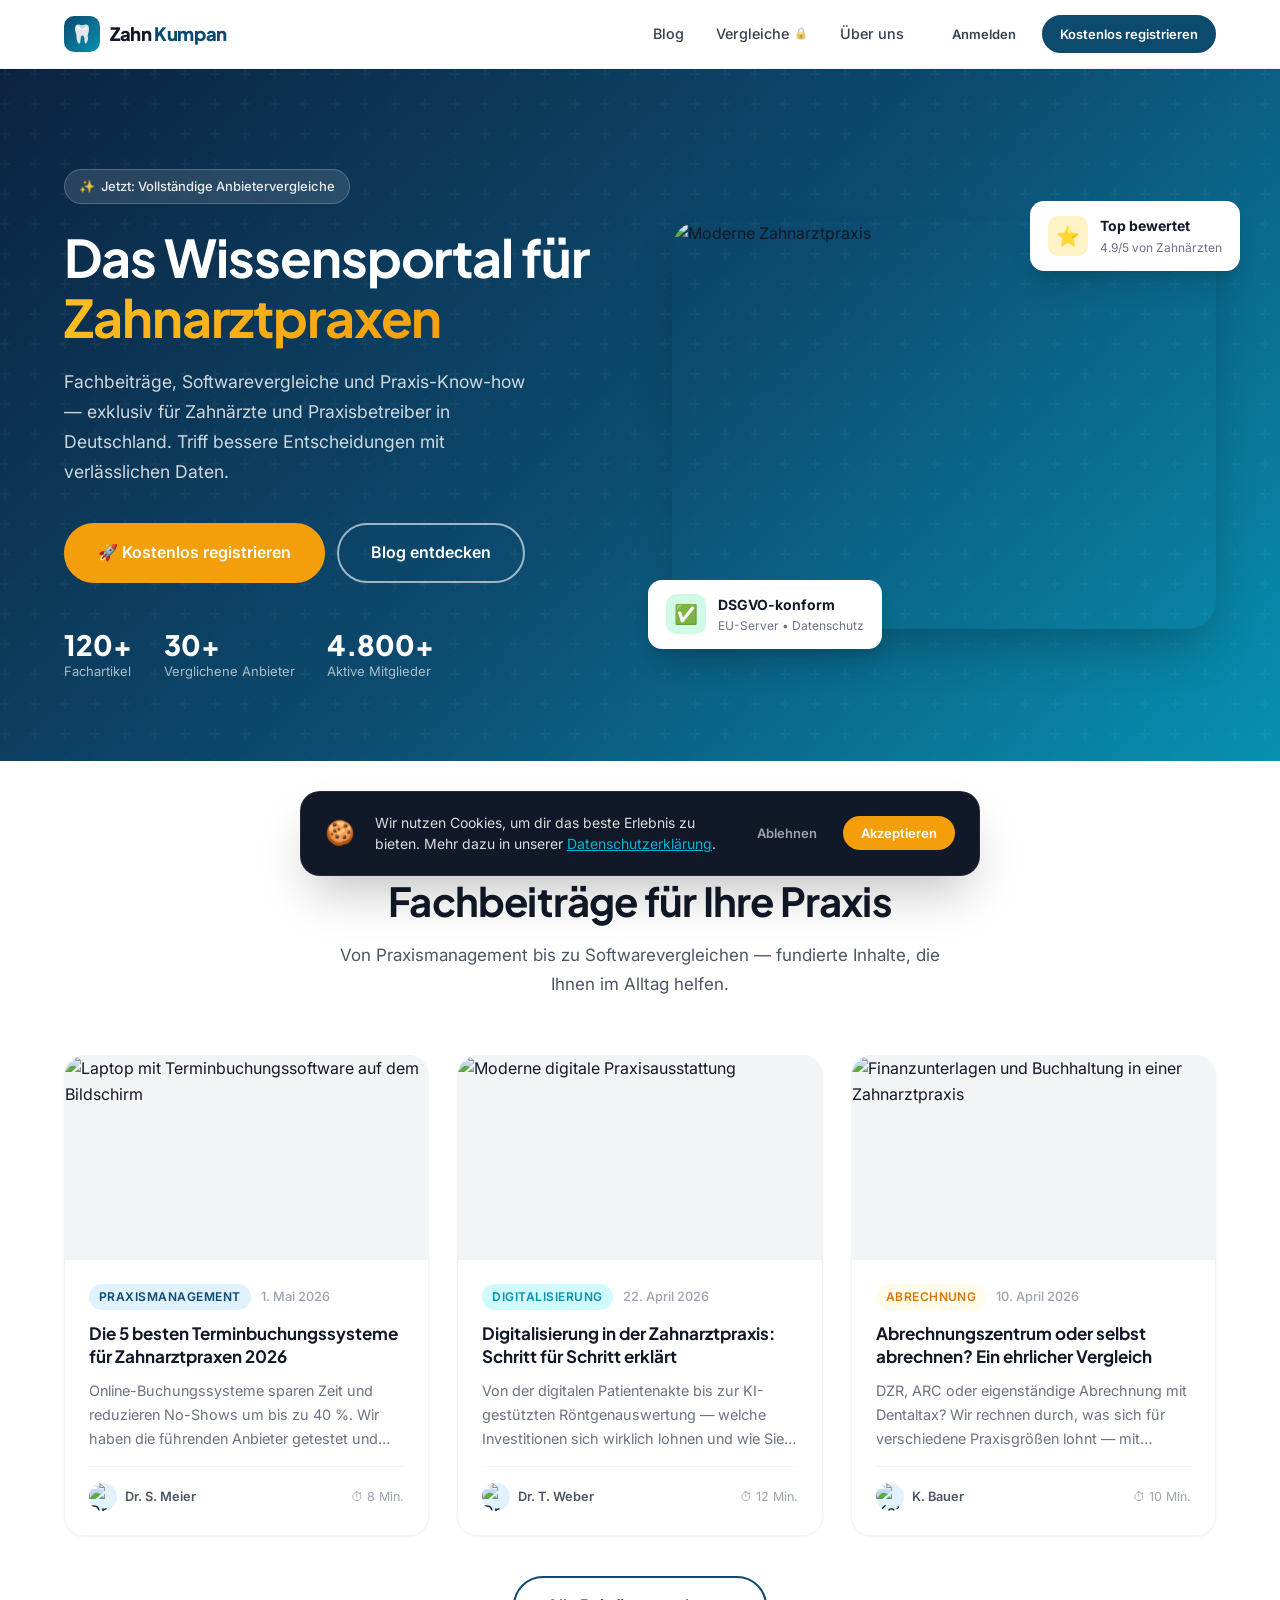
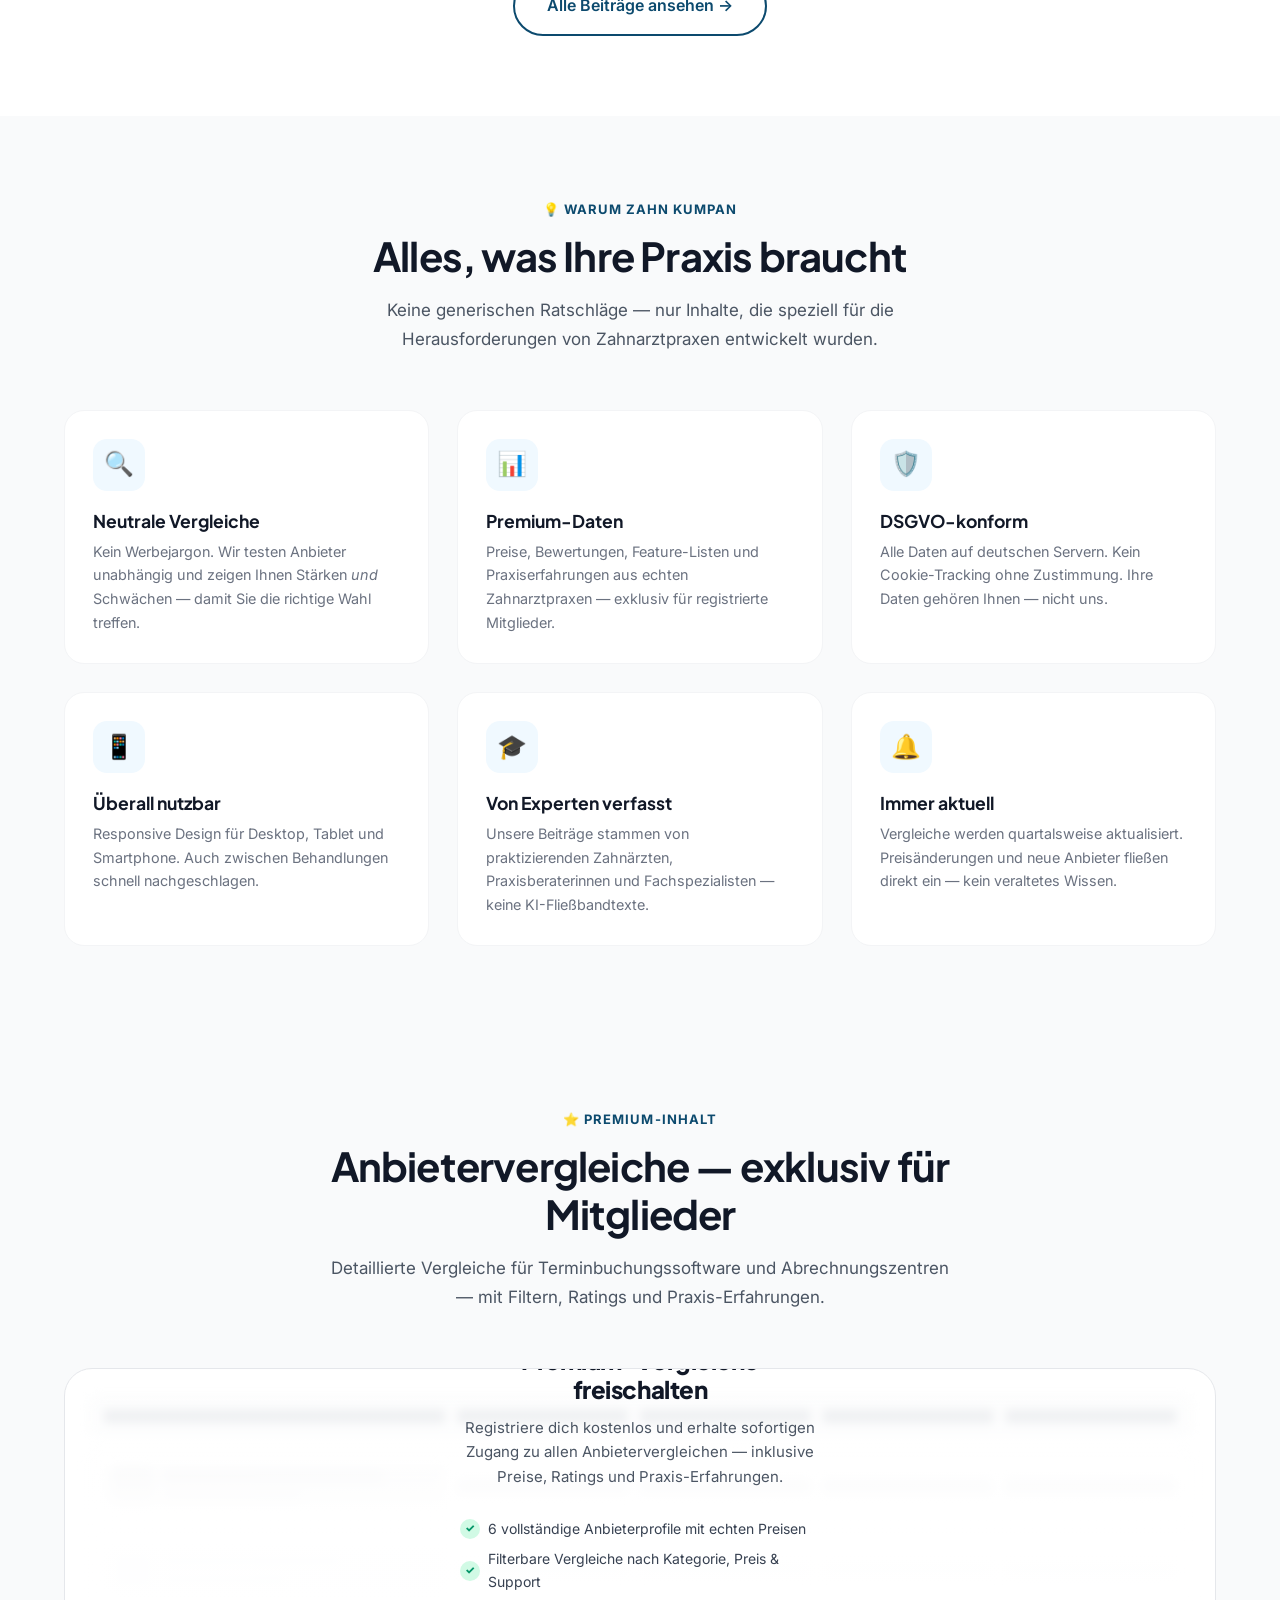
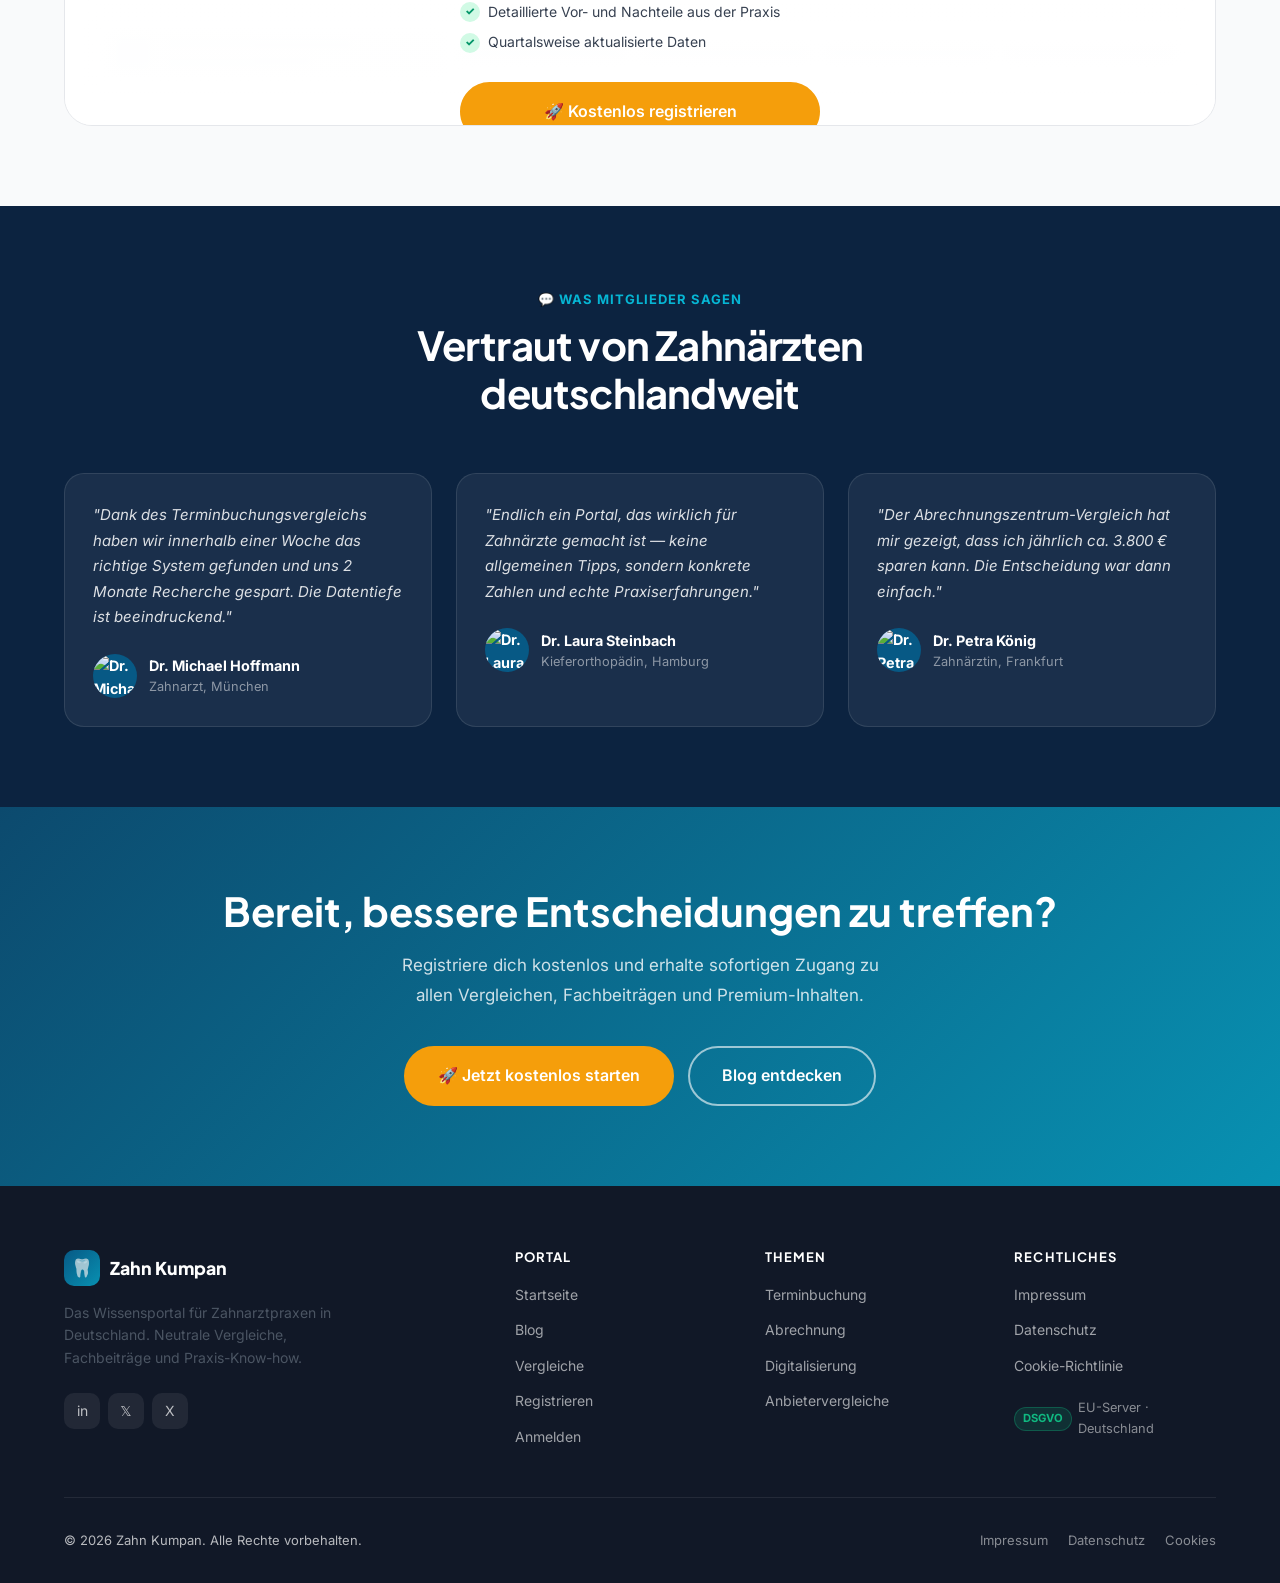
==== src/index.html @ 38dca8d3 "Add registration and comparison pages with responsive design and user-friendly features" ====
<!DOCTYPE html>
<html lang="de">
<head>
  <meta charset="UTF-8">
  <meta name="viewport" content="width=device-width, initial-scale=1.0">
  <meta name="description" content="Zahn Kumpan — Das Wissensportal für Zahnarztpraxen. Vergleiche Software, lese Fachbeiträge und treffe bessere Entscheidungen für deine Praxis.">
  <meta name="keywords" content="Zahnarzt Software Vergleich, Praxissoftware, Abrechnungszentrum Zahnarzt, Terminbuchung Zahnarzt">
  <meta name="robots" content="index, follow">
  <meta property="og:title" content="Zahn Kumpan — Wissensportal für Zahnarztpraxen">
  <meta property="og:description" content="Fachbeiträge, Softwarevergleiche und Praxis-Know-how exklusiv für Zahnärzte in Deutschland.">
  <meta property="og:type" content="website">
  <meta property="og:image" content="https://images.unsplash.com/photo-1588776814546-1ffbb172d936?w=1200&q=80">
  <title>Zahn Kumpan — Wissensportal für Zahnarztpraxen</title>
  <link rel="stylesheet" href="assets/css/style.css">
  <link rel="icon" href="data:image/svg+xml,<svg xmlns='http://www.w3.org/2000/svg' viewBox='0 0 100 100'><text y='.9em' font-size='90'>🦷</text></svg>">

  <!-- JSON-LD Schema for BlogPosting -->
  <script type="application/ld+json">
  {
    "@context": "https://schema.org",
    "@type": "WebSite",
    "name": "Zahn Kumpan",
    "url": "https://portal.zahn-kumpan.de",
    "description": "Das Wissensportal für Zahnarztpraxen in Deutschland",
    "publisher": {
      "@type": "Organization",
      "name": "Zahn Kumpan",
      "logo": {
        "@type": "ImageObject",
        "url": "https://portal.zahn-kumpan.de/assets/images/logo.png"
      }
    },
    "potentialAction": {
      "@type": "SearchAction",
      "target": "https://portal.zahn-kumpan.de/blog/?q={search_term_string}",
      "query-input": "required name=search_term_string"
    }
  }
  </script>

  <script type="application/ld+json">
  {
    "@context": "https://schema.org",
    "@type": "BlogPosting",
    "headline": "Die 5 besten Terminbuchungssysteme für Zahnarztpraxen 2026",
    "description": "Ein umfassender Vergleich der führenden Online-Terminbuchungssysteme für Zahnarztpraxen — mit Preisen, Features und Praxiserfahrungen.",
    "image": "https://images.unsplash.com/photo-1551434678-e076c223a692?w=1200&q=80",
    "datePublished": "2026-05-01",
    "dateModified": "2026-05-10",
    "author": {
      "@type": "Person",
      "name": "Dr. Sarah Meier"
    },
    "publisher": {
      "@type": "Organization",
      "name": "Zahn Kumpan",
      "logo": {
        "@type": "ImageObject",
        "url": "https://portal.zahn-kumpan.de/assets/images/logo.png"
      }
    },
    "url": "https://portal.zahn-kumpan.de/blog/terminbuchung-software.html",
    "keywords": ["Terminbuchung", "Zahnarzt", "Software", "Vergleich"],
    "articleSection": "Praxismanagement",
    "inLanguage": "de-DE"
  }
  </script>
</head>
<body>
  <!-- Skip navigation -->
  <a href="#main-content" class="skip-link">Zum Hauptinhalt springen</a>

  <!-- Cookie banner -->
  <div id="cookie-banner" class="cookie-banner" role="dialog" aria-label="Cookie-Einstellungen">
    <span class="cookie-icon" aria-hidden="true">🍪</span>
    <div class="cookie-text">
      Wir nutzen Cookies, um dir das beste Erlebnis zu bieten. Mehr dazu in unserer
      <a href="datenschutz.html">Datenschutzerklärung</a>.
    </div>
    <div class="cookie-actions">
      <button id="cookie-decline" class="btn btn-ghost btn-sm" style="color:rgba(255,255,255,0.6)">Ablehnen</button>
      <button id="cookie-accept" class="btn btn-amber btn-sm">Akzeptieren</button>
    </div>
  </div>

  <!-- Mobile menu -->
  <nav id="mobile-menu" class="mobile-menu" aria-label="Mobiles Menü">
    <button id="mobile-close" class="mobile-close" aria-label="Menü schließen">✕</button>
    <a href="index.html">🏠 Startseite</a>
    <a href="blog/index.html">📰 Blog</a>
    <a href="vergleich/index.html">⚡ Vergleiche</a>
    <div class="mobile-divider"></div>
    <a href="anmelden.html" id="mobile-login">🔐 Anmelden</a>
    <a href="registrieren.html" id="mobile-register" class="btn btn-primary" style="text-align:center">Kostenlos registrieren</a>
  </nav>

  <!-- Header -->
  <header class="site-header" role="banner">
    <div class="container">
      <nav class="nav-inner" aria-label="Hauptnavigation">
        <a href="index.html" class="nav-logo" aria-label="Zahn Kumpan — Startseite">
          <div class="nav-logo-icon" aria-hidden="true">🦷</div>
          <span class="nav-logo-text">Zahn <span>Kumpan</span></span>
        </a>

        <ul class="nav-links" role="list">
          <li><a href="blog/index.html">Blog</a></li>
          <li>
            <a href="vergleich/index.html" class="nav-premium-link">
              Vergleiche
              <span class="lock-icon" id="nav-lock-icon" aria-hidden="true">🔒</span>
            </a>
          </li>
          <li><a href="impressum.html">Über uns</a></li>
        </ul>

        <div class="nav-actions">
          <a href="anmelden.html" class="btn btn-ghost btn-sm" id="nav-login-btn">Anmelden</a>
          <a href="registrieren.html" class="btn btn-primary btn-sm" id="nav-register-btn">Kostenlos registrieren</a>

          <!-- User menu (shown when logged in) -->
          <div id="nav-user-menu" class="nav-user hidden" role="button" tabindex="0" aria-label="Benutzerkonto">
            <div class="nav-user-avatar" aria-hidden="true">DN</div>
            <span class="nav-user-name" id="nav-user-name">Demo Nutzer</span>
            <button id="nav-logout-btn" class="btn btn-ghost btn-sm" style="padding:4px 10px;font-size:0.8rem" aria-label="Abmelden">↪</button>
          </div>
        </div>

        <button id="nav-hamburger" class="nav-hamburger" aria-label="Menü öffnen" aria-expanded="false">
          <span></span><span></span><span></span>
        </button>
      </nav>
    </div>
  </header>

  <main id="main-content">
    <!-- ── Member bar (shown when logged in) ── -->
    <div id="member-bar" class="member-bar hidden">
      <div class="container">
        <div class="member-bar-inner">
          <span class="member-greeting">Willkommen zurück, <strong>Demo Nutzer</strong>!</span>
          <span class="member-badge">⭐ Premium-Zugang aktiv</span>
        </div>
      </div>
    </div>

    <!-- ── HERO ── -->
    <section class="hero" aria-labelledby="hero-heading">
      <div class="container">
        <div class="hero-inner">
          <div class="hero-content">
            <div class="hero-badge" aria-label="Neue Features verfügbar">
              <span>✨</span> Jetzt: Vollständige Anbietervergleiche
            </div>
            <h1 id="hero-heading">
              Das Wissensportal für<br>
              <span>Zahnarztpraxen</span>
            </h1>
            <p class="hero-description">
              Fachbeiträge, Softwarevergleiche und Praxis-Know-how — exklusiv für Zahnärzte und Praxisbetreiber in Deutschland. Triff bessere Entscheidungen mit verlässlichen Daten.
            </p>
            <div class="hero-actions">
              <a href="registrieren.html" class="btn btn-amber btn-lg">
                🚀 Kostenlos registrieren
              </a>
              <a href="blog/index.html" class="btn btn-outline-white btn-lg">
                Blog entdecken
              </a>
            </div>
            <div class="hero-stats">
              <div class="hero-stat">
                <div class="hero-stat-number" data-counter="120" data-suffix="+">0+</div>
                <div class="hero-stat-label">Fachartikel</div>
              </div>
              <div class="hero-stat">
                <div class="hero-stat-number" data-counter="30" data-suffix="+">0+</div>
                <div class="hero-stat-label">Verglichene Anbieter</div>
              </div>
              <div class="hero-stat">
                <div class="hero-stat-number" data-counter="4800" data-suffix="+">0+</div>
                <div class="hero-stat-label">Aktive Mitglieder</div>
              </div>
            </div>
          </div>

          <div class="hero-visual" aria-hidden="true">
            <div class="hero-image-wrapper">
              <img
                src="https://images.unsplash.com/photo-1588776814546-1ffbb172d936?w=900&q=80"
                alt="Moderne Zahnarztpraxis"
                loading="eager"
                width="900"
                height="675"
              >
            </div>
            <div class="hero-card hero-card-1">
              <div class="hero-card-icon" style="background:#D1FAE5">✅</div>
              <div class="hero-card-text">
                <div class="hero-card-title">DSGVO-konform</div>
                <div class="hero-card-sub">EU-Server • Datenschutz</div>
              </div>
            </div>
            <div class="hero-card hero-card-2">
              <div class="hero-card-icon" style="background:#FEF3C7">⭐</div>
              <div class="hero-card-text">
                <div class="hero-card-title">Top bewertet</div>
                <div class="hero-card-sub">4.9/5 von Zahnärzten</div>
              </div>
            </div>
          </div>
        </div>
      </div>
    </section>

    <!-- ── BLOG TEASERS ── -->
    <section class="section" id="blog-section" aria-labelledby="blog-section-heading">
      <div class="container">
        <div class="section-header" data-animate>
          <span class="section-label">📰 Aktuelle Beiträge</span>
          <h2 class="section-title" id="blog-section-heading">Fachbeiträge für Ihre Praxis</h2>
          <p class="section-description">
            Von Praxismanagement bis zu Softwarevergleichen — fundierte Inhalte, die Ihnen im Alltag helfen.
          </p>
        </div>

        <div class="blog-grid">
          <!-- Article 1 -->
          <article class="blog-card" data-animate data-delay="1" data-category="praxismanagement"
                   itemscope itemtype="https://schema.org/BlogPosting">
            <div class="blog-card-image">
              <a href="blog/terminbuchung-software.html" aria-label="Artikel lesen: Die 5 besten Terminbuchungssysteme">
                <img
                  src="https://images.unsplash.com/photo-1551434678-e076c223a692?w=600&q=75"
                  alt="Laptop mit Terminbuchungssoftware auf dem Bildschirm"
                  loading="lazy"
                  width="600"
                  height="338"
                  itemprop="image"
                >
              </a>
            </div>
            <div class="blog-card-body">
              <div class="blog-card-meta">
                <span class="badge badge-primary" itemprop="articleSection">Praxismanagement</span>
                <time datetime="2026-05-01" itemprop="datePublished">1. Mai 2026</time>
              </div>
              <h3 class="blog-card-title" itemprop="headline">
                <a href="blog/terminbuchung-software.html">
                  Die 5 besten Terminbuchungssysteme für Zahnarztpraxen 2026
                </a>
              </h3>
              <p class="blog-card-excerpt" itemprop="description">
                Online-Buchungssysteme sparen Zeit und reduzieren No-Shows um bis zu 40 %. Wir haben die führenden Anbieter getestet und zeigen, welches System zu welcher Praxis passt.
              </p>
              <div class="blog-card-footer">
                <div class="blog-card-author">
                  <img
                    src="https://images.unsplash.com/photo-1612349317150-e413f6a5b16d?w=56&q=75"
                    alt="Dr. Sarah Meier"
                    class="blog-card-author-avatar"
                    width="28"
                    height="28"
                    itemprop="author"
                  >
                  <span class="blog-card-author-name">Dr. S. Meier</span>
                </div>
                <span class="blog-card-readtime">⏱ 8 Min.</span>
              </div>
            </div>
          </article>

          <!-- Article 2 -->
          <article class="blog-card" data-animate data-delay="2" data-category="digitalisierung"
                   itemscope itemtype="https://schema.org/BlogPosting">
            <div class="blog-card-image">
              <a href="blog/digitalisierung-zahnarzt.html" aria-label="Artikel lesen: Digitalisierung in der Zahnarztpraxis">
                <img
                  src="https://images.unsplash.com/photo-1576091160399-112ba8d25d1d?w=600&q=75"
                  alt="Moderne digitale Praxisausstattung"
                  loading="lazy"
                  width="600"
                  height="338"
                  itemprop="image"
                >
              </a>
            </div>
            <div class="blog-card-body">
              <div class="blog-card-meta">
                <span class="badge badge-teal" itemprop="articleSection">Digitalisierung</span>
                <time datetime="2026-04-22" itemprop="datePublished">22. April 2026</time>
              </div>
              <h3 class="blog-card-title" itemprop="headline">
                <a href="blog/digitalisierung-zahnarzt.html">
                  Digitalisierung in der Zahnarztpraxis: Schritt für Schritt erklärt
                </a>
              </h3>
              <p class="blog-card-excerpt" itemprop="description">
                Von der digitalen Patientenakte bis zur KI-gestützten Röntgenauswertung — welche Investitionen sich wirklich lohnen und wie Sie den Übergang ohne Chaos meistern.
              </p>
              <div class="blog-card-footer">
                <div class="blog-card-author">
                  <img
                    src="https://images.unsplash.com/photo-1559839734-2b71ea197ec2?w=56&q=75"
                    alt="Dr. Thomas Weber"
                    class="blog-card-author-avatar"
                    width="28"
                    height="28"
                    itemprop="author"
                  >
                  <span class="blog-card-author-name">Dr. T. Weber</span>
                </div>
                <span class="blog-card-readtime">⏱ 12 Min.</span>
              </div>
            </div>
          </article>

          <!-- Article 3 -->
          <article class="blog-card" data-animate data-delay="3" data-category="abrechnung"
                   itemscope itemtype="https://schema.org/BlogPosting">
            <div class="blog-card-image">
              <a href="blog/abrechnungszentrum-vergleich.html" aria-label="Artikel lesen: Abrechnungszentrum Vergleich">
                <img
                  src="https://images.unsplash.com/photo-1554224155-6726b3ff858f?w=600&q=75"
                  alt="Finanzunterlagen und Buchhaltung in einer Zahnarztpraxis"
                  loading="lazy"
                  width="600"
                  height="338"
                  itemprop="image"
                >
              </a>
            </div>
            <div class="blog-card-body">
              <div class="blog-card-meta">
                <span class="badge badge-amber" itemprop="articleSection">Abrechnung</span>
                <time datetime="2026-04-10" itemprop="datePublished">10. April 2026</time>
              </div>
              <h3 class="blog-card-title" itemprop="headline">
                <a href="blog/abrechnungszentrum-vergleich.html">
                  Abrechnungszentrum oder selbst abrechnen? Ein ehrlicher Vergleich
                </a>
              </h3>
              <p class="blog-card-excerpt" itemprop="description">
                DZR, ARC oder eigenständige Abrechnung mit Dentaltax? Wir rechnen durch, was sich für verschiedene Praxisgrößen lohnt — mit konkreten Beispielzahlen.
              </p>
              <div class="blog-card-footer">
                <div class="blog-card-author">
                  <img
                    src="https://images.unsplash.com/photo-1591604021695-0c69b7c05981?w=56&q=75"
                    alt="Katrin Bauer"
                    class="blog-card-author-avatar"
                    width="28"
                    height="28"
                    itemprop="author"
                  >
                  <span class="blog-card-author-name">K. Bauer</span>
                </div>
                <span class="blog-card-readtime">⏱ 10 Min.</span>
              </div>
            </div>
          </article>
        </div>

        <div style="text-align:center;margin-top:40px" data-animate>
          <a href="blog/index.html" class="btn btn-outline btn-lg">
            Alle Beiträge ansehen →
          </a>
        </div>
      </div>
    </section>

    <!-- ── FEATURES ── -->
    <section class="section section-light" aria-labelledby="features-heading">
      <div class="container">
        <div class="section-header" data-animate>
          <span class="section-label">💡 Warum Zahn Kumpan</span>
          <h2 class="section-title" id="features-heading">Alles, was Ihre Praxis braucht</h2>
          <p class="section-description">
            Keine generischen Ratschläge — nur Inhalte, die speziell für die Herausforderungen von Zahnarztpraxen entwickelt wurden.
          </p>
        </div>
        <div class="features-grid">
          <div class="feature-card" data-animate data-delay="1">
            <div class="feature-icon" aria-hidden="true">🔍</div>
            <h3 class="feature-title">Neutrale Vergleiche</h3>
            <p class="feature-desc">Kein Werbejargon. Wir testen Anbieter unabhängig und zeigen Ihnen Stärken <em>und</em> Schwächen — damit Sie die richtige Wahl treffen.</p>
          </div>
          <div class="feature-card" data-animate data-delay="2">
            <div class="feature-icon" aria-hidden="true">📊</div>
            <h3 class="feature-title">Premium-Daten</h3>
            <p class="feature-desc">Preise, Bewertungen, Feature-Listen und Praxiserfahrungen aus echten Zahnarztpraxen — exklusiv für registrierte Mitglieder.</p>
          </div>
          <div class="feature-card" data-animate data-delay="3">
            <div class="feature-icon" aria-hidden="true">🛡️</div>
            <h3 class="feature-title">DSGVO-konform</h3>
            <p class="feature-desc">Alle Daten auf deutschen Servern. Kein Cookie-Tracking ohne Zustimmung. Ihre Daten gehören Ihnen — nicht uns.</p>
          </div>
          <div class="feature-card" data-animate data-delay="1">
            <div class="feature-icon" aria-hidden="true">📱</div>
            <h3 class="feature-title">Überall nutzbar</h3>
            <p class="feature-desc">Responsive Design für Desktop, Tablet und Smartphone. Auch zwischen Behandlungen schnell nachgeschlagen.</p>
          </div>
          <div class="feature-card" data-animate data-delay="2">
            <div class="feature-icon" aria-hidden="true">🎓</div>
            <h3 class="feature-title">Von Experten verfasst</h3>
            <p class="feature-desc">Unsere Beiträge stammen von praktizierenden Zahnärzten, Praxisberaterinnen und Fachspezialisten — keine KI-Fließbandtexte.</p>
          </div>
          <div class="feature-card" data-animate data-delay="3">
            <div class="feature-icon" aria-hidden="true">🔔</div>
            <h3 class="feature-title">Immer aktuell</h3>
            <p class="feature-desc">Vergleiche werden quartalsweise aktualisiert. Preisänderungen und neue Anbieter fließen direkt ein — kein veraltetes Wissen.</p>
          </div>
        </div>
      </div>
    </section>

    <!-- ── PREMIUM PREVIEW (gated) ── -->
    <section class="premium-section" id="premium-section" aria-labelledby="premium-heading">
      <div class="container">
        <div class="section-header" data-animate>
          <span class="section-label">⭐ Premium-Inhalt</span>
          <h2 class="section-title" id="premium-heading">Anbietervergleiche — exklusiv für Mitglieder</h2>
          <p class="section-description">
            Detaillierte Vergleiche für Terminbuchungssoftware und Abrechnungszentren — mit Filtern, Ratings und Praxis-Erfahrungen.
          </p>
        </div>

        <!-- Gate for non-logged-in users -->
        <div id="premium-gate-container">
          <div class="premium-preview" role="region" aria-label="Premium-Inhalt — Anmeldung erforderlich">
            <!-- Blurred preview -->
            <div class="premium-preview-blur comparison-skeleton" aria-hidden="true">
              <div class="skeleton-header">
                <div class="skeleton-cell skeleton-cell-dark"></div>
                <div class="skeleton-cell skeleton-cell-dark"></div>
                <div class="skeleton-cell skeleton-cell-dark"></div>
                <div class="skeleton-cell skeleton-cell-dark"></div>
                <div class="skeleton-cell skeleton-cell-dark"></div>
              </div>
              <div class="skeleton-row">
                <div class="skeleton-cell-tall" style="border-radius:8px;display:flex;align-items:center;gap:10px;padding:8px"><div style="width:40px;height:40px;background:#e5e7eb;border-radius:8px;flex-shrink:0"></div><div style="flex:1"><div class="skeleton-cell" style="width:80%;margin-bottom:6px"></div><div class="skeleton-cell" style="width:50%"></div></div></div>
                <div class="skeleton-cell"></div>
                <div class="skeleton-cell"></div>
                <div class="skeleton-cell"></div>
                <div class="skeleton-cell"></div>
              </div>
              <div class="skeleton-row">
                <div class="skeleton-cell-tall" style="border-radius:8px;display:flex;align-items:center;gap:10px;padding:8px"><div style="width:40px;height:40px;background:#e5e7eb;border-radius:8px;flex-shrink:0"></div><div style="flex:1"><div class="skeleton-cell" style="width:65%;margin-bottom:6px"></div><div class="skeleton-cell" style="width:45%"></div></div></div>
                <div class="skeleton-cell"></div>
                <div class="skeleton-cell"></div>
                <div class="skeleton-cell"></div>
                <div class="skeleton-cell"></div>
              </div>
              <div class="skeleton-row">
                <div class="skeleton-cell-tall" style="border-radius:8px;display:flex;align-items:center;gap:10px;padding:8px"><div style="width:40px;height:40px;background:#e5e7eb;border-radius:8px;flex-shrink:0"></div><div style="flex:1"><div class="skeleton-cell" style="width:70%;margin-bottom:6px"></div><div class="skeleton-cell" style="width:55%"></div></div></div>
                <div class="skeleton-cell"></div>
                <div class="skeleton-cell"></div>
                <div class="skeleton-cell"></div>
                <div class="skeleton-cell"></div>
              </div>
            </div>

            <!-- Overlay CTA -->
            <div class="premium-overlay" role="dialog" aria-labelledby="premium-cta-title">
              <div class="premium-overlay-card">
                <div class="premium-overlay-icon" aria-hidden="true">🔒</div>
                <h3 class="premium-overlay-title" id="premium-cta-title">Premium-Vergleiche freischalten</h3>
                <p class="premium-overlay-desc">
                  Registriere dich kostenlos und erhalte sofortigen Zugang zu allen Anbietervergleichen — inklusive Preise, Ratings und Praxis-Erfahrungen.
                </p>
                <ul class="premium-features-list" aria-label="Was du bekommst">
                  <li>6 vollständige Anbieterprofile mit echten Preisen</li>
                  <li>Filterbare Vergleiche nach Kategorie, Preis &amp; Support</li>
                  <li>Detaillierte Vor- und Nachteile aus der Praxis</li>
                  <li>Quartalsweise aktualisierte Daten</li>
                </ul>
                <div class="premium-overlay-actions">
                  <a href="registrieren.html" class="btn btn-amber btn-lg btn-full">
                    🚀 Kostenlos registrieren
                  </a>
                  <a href="anmelden.html" class="btn btn-outline btn-full">
                    Bereits Mitglied? Anmelden
                  </a>
                </div>
                <p class="premium-note">Keine Kreditkarte erforderlich · Dauerhaft kostenlos</p>
              </div>
            </div>
          </div>
        </div>

        <!-- Full content (shown when logged in) -->
        <div id="premium-full-content" class="hidden">
          <div style="text-align:center;padding:48px">
            <p style="font-size:1.1rem;color:var(--gray-600);margin-bottom:24px">
              ✅ Du bist angemeldet. Vollständige Vergleiche findest du hier:
            </p>
            <a href="vergleich/index.html" class="btn btn-primary btn-lg">
              Zu den Vergleichen →
            </a>
          </div>
        </div>
      </div>
    </section>

    <!-- ── TESTIMONIALS ── -->
    <section class="section section-dark" aria-labelledby="testimonials-heading">
      <div class="container">
        <div class="section-header" data-animate>
          <span class="section-label">💬 Was Mitglieder sagen</span>
          <h2 class="section-title" id="testimonials-heading">Vertraut von Zahnärzten deutschlandweit</h2>
        </div>
        <div class="testimonials-grid">
          <div class="testimonial-card" data-animate data-delay="1">
            <p class="testimonial-quote">
              "Dank des Terminbuchungsvergleichs haben wir innerhalb einer Woche das richtige System gefunden und uns 2 Monate Recherche gespart. Die Datentiefe ist beeindruckend."
            </p>
            <div class="testimonial-author">
              <img
                src="https://images.unsplash.com/photo-1612349317150-e413f6a5b16d?w=88&q=75"
                alt="Dr. Michael Hoffmann"
                class="testimonial-avatar"
                width="44"
                height="44"
              >
              <div class="testimonial-author-info">
                <div class="testimonial-name">Dr. Michael Hoffmann</div>
                <div class="testimonial-role">Zahnarzt, München</div>
              </div>
            </div>
          </div>
          <div class="testimonial-card" data-animate data-delay="2">
            <p class="testimonial-quote">
              "Endlich ein Portal, das wirklich für Zahnärzte gemacht ist — keine allgemeinen Tipps, sondern konkrete Zahlen und echte Praxiserfahrungen."
            </p>
            <div class="testimonial-author">
              <img
                src="https://images.unsplash.com/photo-1559839734-2b71ea197ec2?w=88&q=75"
                alt="Dr. Laura Steinbach"
                class="testimonial-avatar"
                width="44"
                height="44"
              >
              <div class="testimonial-author-info">
                <div class="testimonial-name">Dr. Laura Steinbach</div>
                <div class="testimonial-role">Kieferorthopädin, Hamburg</div>
              </div>
            </div>
          </div>
          <div class="testimonial-card" data-animate data-delay="3">
            <p class="testimonial-quote">
              "Der Abrechnungszentrum-Vergleich hat mir gezeigt, dass ich jährlich ca. 3.800 € sparen kann. Die Entscheidung war dann einfach."
            </p>
            <div class="testimonial-author">
              <img
                src="https://images.unsplash.com/photo-1591604021695-0c69b7c05981?w=88&q=75"
                alt="Dr. Petra König"
                class="testimonial-avatar"
                width="44"
                height="44"
              >
              <div class="testimonial-author-info">
                <div class="testimonial-name">Dr. Petra König</div>
                <div class="testimonial-role">Zahnärztin, Frankfurt</div>
              </div>
            </div>
          </div>
        </div>
      </div>
    </section>

    <!-- ── CTA BANNER ── -->
    <section class="cta-banner" aria-labelledby="cta-heading">
      <div class="container">
        <h2 id="cta-heading" data-animate>Bereit, bessere Entscheidungen zu treffen?</h2>
        <p data-animate>
          Registriere dich kostenlos und erhalte sofortigen Zugang zu allen Vergleichen, Fachbeiträgen und Premium-Inhalten.
        </p>
        <div class="cta-banner-actions" data-animate>
          <a href="registrieren.html" class="btn btn-amber btn-lg">🚀 Jetzt kostenlos starten</a>
          <a href="blog/index.html"   class="btn btn-outline-white btn-lg">Blog entdecken</a>
        </div>
      </div>
    </section>
  </main>

  <!-- ── FOOTER ── -->
  <footer class="site-footer" role="contentinfo">
    <div class="container">
      <div class="footer-grid">
        <div class="footer-brand">
          <a href="index.html" class="footer-logo" aria-label="Zahn Kumpan — Startseite">
            <div class="footer-logo-icon" aria-hidden="true">🦷</div>
            <span class="footer-logo-text">Zahn Kumpan</span>
          </a>
          <p class="footer-tagline">
            Das Wissensportal für Zahnarztpraxen in Deutschland. Neutrale Vergleiche, Fachbeiträge und Praxis-Know-how.
          </p>
          <div class="footer-social" aria-label="Social Media">
            <a href="#" aria-label="LinkedIn">in</a>
            <a href="#" aria-label="Twitter / X">𝕏</a>
            <a href="#" aria-label="XING">X</a>
          </div>
        </div>

        <div class="footer-col">
          <h4>Portal</h4>
          <ul class="footer-links">
            <li><a href="index.html">Startseite</a></li>
            <li><a href="blog/index.html">Blog</a></li>
            <li><a href="vergleich/index.html">Vergleiche</a></li>
            <li><a href="registrieren.html">Registrieren</a></li>
            <li><a href="anmelden.html">Anmelden</a></li>
          </ul>
        </div>

        <div class="footer-col">
          <h4>Themen</h4>
          <ul class="footer-links">
            <li><a href="blog/terminbuchung-software.html">Terminbuchung</a></li>
            <li><a href="blog/abrechnungszentrum-vergleich.html">Abrechnung</a></li>
            <li><a href="blog/digitalisierung-zahnarzt.html">Digitalisierung</a></li>
            <li><a href="vergleich/index.html">Anbietervergleiche</a></li>
          </ul>
        </div>

        <div class="footer-col">
          <h4>Rechtliches</h4>
          <ul class="footer-links">
            <li><a href="impressum.html">Impressum</a></li>
            <li><a href="datenschutz.html">Datenschutz</a></li>
            <li><a href="datenschutz.html#cookies">Cookie-Richtlinie</a></li>
          </ul>
          <div class="footer-gdpr" style="margin-top:20px">
            <span class="footer-gdpr-badge">DSGVO</span>
            <span style="font-size:0.8rem">EU-Server · Deutschland</span>
          </div>
        </div>
      </div>

      <div class="footer-bottom">
        <span>© 2026 Zahn Kumpan. Alle Rechte vorbehalten.</span>
        <div class="footer-bottom-links">
          <a href="impressum.html">Impressum</a>
          <a href="datenschutz.html">Datenschutz</a>
          <a href="datenschutz.html#cookies">Cookies</a>
        </div>
      </div>
    </div>
  </footer>

  <script src="assets/js/auth.js"></script>
  <script src="assets/js/main.js"></script>
</body>
</html>
---- src/assets/css/style.css ----
/* ============================================================
   Zahn Kumpan Portal — Design System
   ============================================================ */

@import url('https://fonts.googleapis.com/css2?family=Inter:wght@300;400;500;600;700;800&family=Plus+Jakarta+Sans:wght@600;700;800&display=swap');

/* ── Variables ── */
:root {
  --primary-900: #0C2340;
  --primary-800: #0C3055;
  --primary-700: #0C4A6E;
  --primary-600: #075985;
  --primary-500: #0369A1;
  --primary-400: #0EA5E9;
  --primary-100: #E0F2FE;
  --primary-50:  #F0F9FF;

  --teal-600: #0891B2;
  --teal-500: #06B6D4;
  --teal-100: #CFFAFE;

  --amber-600: #D97706;
  --amber-500: #F59E0B;
  --amber-400: #FBBF24;
  --amber-50:  #FFFBEB;

  --green-600: #059669;
  --green-500: #10B981;
  --green-100: #D1FAE5;

  --red-600: #DC2626;
  --red-500: #EF4444;
  --red-100: #FEE2E2;

  --gray-950: #030712;
  --gray-900: #111827;
  --gray-800: #1F2937;
  --gray-700: #374151;
  --gray-600: #4B5563;
  --gray-500: #6B7280;
  --gray-400: #9CA3AF;
  --gray-300: #D1D5DB;
  --gray-200: #E5E7EB;
  --gray-100: #F3F4F6;
  --gray-50:  #F9FAFB;

  --white: #FFFFFF;

  --font-sans: 'Inter', system-ui, -apple-system, sans-serif;
  --font-display: 'Plus Jakarta Sans', 'Inter', sans-serif;

  --radius-sm: 6px;
  --radius: 10px;
  --radius-md: 14px;
  --radius-lg: 20px;
  --radius-xl: 28px;
  --radius-full: 9999px;

  --shadow-sm: 0 1px 2px 0 rgb(0 0 0 / 0.05);
  --shadow: 0 1px 3px 0 rgb(0 0 0 / 0.1), 0 1px 2px -1px rgb(0 0 0 / 0.1);
  --shadow-md: 0 4px 6px -1px rgb(0 0 0 / 0.1), 0 2px 4px -2px rgb(0 0 0 / 0.1);
  --shadow-lg: 0 10px 15px -3px rgb(0 0 0 / 0.1), 0 4px 6px -4px rgb(0 0 0 / 0.1);
  --shadow-xl: 0 20px 25px -5px rgb(0 0 0 / 0.1), 0 8px 10px -6px rgb(0 0 0 / 0.1);
  --shadow-2xl: 0 25px 50px -12px rgb(0 0 0 / 0.25);

  --transition: 0.2s cubic-bezier(0.4, 0, 0.2, 1);
  --transition-slow: 0.35s cubic-bezier(0.4, 0, 0.2, 1);
}

/* ── Reset ── */
*, *::before, *::after { box-sizing: border-box; margin: 0; padding: 0; }

html {
  scroll-behavior: smooth;
  font-size: 16px;
  -webkit-text-size-adjust: 100%;
}

body {
  font-family: var(--font-sans);
  color: var(--gray-900);
  background: var(--white);
  line-height: 1.6;
  min-height: 100vh;
  display: flex;
  flex-direction: column;
}

main { flex: 1; }

img, video { max-width: 100%; display: block; }
a { color: inherit; text-decoration: none; }
ul, ol { list-style: none; }
button { cursor: pointer; font-family: inherit; border: none; background: none; }
input, select, textarea { font-family: inherit; }

/* ── Skip link ── */
.skip-link {
  position: absolute;
  top: -100%;
  left: 0;
  padding: 12px 24px;
  background: var(--primary-700);
  color: var(--white);
  font-weight: 600;
  z-index: 9999;
  border-radius: 0 0 var(--radius) 0;
  transition: top var(--transition);
}
.skip-link:focus { top: 0; }

/* ── Container ── */
.container {
  width: 100%;
  max-width: 1200px;
  margin: 0 auto;
  padding: 0 24px;
}
.container-narrow {
  max-width: 800px;
  margin: 0 auto;
  padding: 0 24px;
}

/* ── Typography ── */
h1, h2, h3, h4, h5, h6 {
  font-family: var(--font-display);
  line-height: 1.2;
  font-weight: 700;
  color: var(--gray-900);
}
h1 { font-size: clamp(2rem, 5vw, 3.5rem); }
h2 { font-size: clamp(1.5rem, 4vw, 2.5rem); }
h3 { font-size: clamp(1.25rem, 3vw, 1.75rem); }
h4 { font-size: 1.25rem; }
h5 { font-size: 1.1rem; }
h6 { font-size: 1rem; }

p { line-height: 1.75; color: var(--gray-600); }
strong { font-weight: 600; color: var(--gray-900); }

.text-sm { font-size: 0.875rem; }
.text-xs { font-size: 0.75rem; }
.text-lg { font-size: 1.125rem; }
.text-xl { font-size: 1.25rem; }

.text-muted { color: var(--gray-500); }
.text-primary { color: var(--primary-700); }
.text-white { color: var(--white); }
.text-center { text-align: center; }

/* ── Buttons ── */
.btn {
  display: inline-flex;
  align-items: center;
  gap: 8px;
  padding: 11px 24px;
  border-radius: var(--radius-full);
  font-size: 0.9375rem;
  font-weight: 600;
  transition: all var(--transition);
  cursor: pointer;
  white-space: nowrap;
  border: 2px solid transparent;
  text-decoration: none;
}
.btn:focus-visible {
  outline: 3px solid var(--primary-400);
  outline-offset: 2px;
}
.btn-primary {
  background: var(--primary-700);
  color: var(--white);
  border-color: var(--primary-700);
}
.btn-primary:hover { background: var(--primary-600); border-color: var(--primary-600); transform: translateY(-1px); box-shadow: var(--shadow-md); }
.btn-amber {
  background: var(--amber-500);
  color: var(--white);
  border-color: var(--amber-500);
}
.btn-amber:hover { background: var(--amber-600); border-color: var(--amber-600); transform: translateY(-1px); box-shadow: var(--shadow-md); }
.btn-outline {
  background: transparent;
  color: var(--primary-700);
  border-color: var(--primary-700);
}
.btn-outline:hover { background: var(--primary-50); transform: translateY(-1px); }
.btn-outline-white {
  background: transparent;
  color: var(--white);
  border-color: rgba(255,255,255,0.6);
}
.btn-outline-white:hover { background: rgba(255,255,255,0.1); border-color: white; }
.btn-ghost {
  background: transparent;
  color: var(--gray-700);
  border-color: transparent;
}
.btn-ghost:hover { background: var(--gray-100); }
.btn-sm { padding: 7px 16px; font-size: 0.8125rem; }
.btn-lg { padding: 15px 32px; font-size: 1rem; }
.btn-full { width: 100%; justify-content: center; }

/* ── Badge / Tag ── */
.badge {
  display: inline-flex;
  align-items: center;
  padding: 3px 10px;
  border-radius: var(--radius-full);
  font-size: 0.75rem;
  font-weight: 600;
  text-transform: uppercase;
  letter-spacing: 0.04em;
}
.badge-primary { background: var(--primary-100); color: var(--primary-700); }
.badge-teal    { background: var(--teal-100);    color: var(--teal-600);    }
.badge-amber   { background: var(--amber-50);    color: var(--amber-600);   }
.badge-green   { background: var(--green-100);   color: var(--green-600);   }
.badge-gray    { background: var(--gray-100);    color: var(--gray-600);    }
.badge-premium {
  background: linear-gradient(135deg, #F59E0B, #D97706);
  color: white;
  gap: 4px;
}

/* ============================================================
   HEADER / NAVIGATION
   ============================================================ */
.site-header {
  position: sticky;
  top: 0;
  z-index: 100;
  background: rgba(255,255,255,0.95);
  backdrop-filter: blur(12px);
  -webkit-backdrop-filter: blur(12px);
  border-bottom: 1px solid var(--gray-100);
  box-shadow: var(--shadow-sm);
}
.nav-inner {
  display: flex;
  align-items: center;
  gap: 8px;
  height: 68px;
}
.nav-logo {
  display: flex;
  align-items: center;
  gap: 10px;
  margin-right: auto;
  text-decoration: none;
  flex-shrink: 0;
}
.nav-logo-icon {
  width: 36px;
  height: 36px;
  background: linear-gradient(135deg, var(--primary-700), var(--teal-600));
  border-radius: var(--radius);
  display: flex;
  align-items: center;
  justify-content: center;
  font-size: 1.1rem;
  box-shadow: var(--shadow-sm);
}
.nav-logo-text {
  font-family: var(--font-display);
  font-weight: 800;
  font-size: 1.15rem;
  color: var(--gray-900);
  letter-spacing: -0.02em;
}
.nav-logo-text span { color: var(--primary-700); }

.nav-links {
  display: flex;
  align-items: center;
  gap: 4px;
}
.nav-links a {
  padding: 8px 14px;
  border-radius: var(--radius-full);
  font-size: 0.9rem;
  font-weight: 500;
  color: var(--gray-700);
  transition: all var(--transition);
}
.nav-links a:hover { background: var(--gray-100); color: var(--gray-900); }
.nav-links a.active { background: var(--primary-50); color: var(--primary-700); }

.nav-premium-link {
  display: flex;
  align-items: center;
  gap: 5px;
  position: relative;
}
.nav-premium-link .lock-icon {
  font-size: 0.7rem;
  opacity: 0.7;
}

.nav-actions {
  display: flex;
  align-items: center;
  gap: 8px;
  margin-left: 8px;
}

/* User menu */
.nav-user {
  display: flex;
  align-items: center;
  gap: 10px;
  padding: 6px 14px 6px 8px;
  border-radius: var(--radius-full);
  border: 1px solid var(--gray-200);
  transition: all var(--transition);
  cursor: pointer;
}
.nav-user:hover { border-color: var(--gray-300); background: var(--gray-50); }
.nav-user-avatar {
  width: 28px;
  height: 28px;
  border-radius: var(--radius-full);
  background: linear-gradient(135deg, var(--primary-700), var(--teal-600));
  display: flex;
  align-items: center;
  justify-content: center;
  font-size: 0.7rem;
  font-weight: 700;
  color: white;
}
.nav-user-name {
  font-size: 0.875rem;
  font-weight: 600;
  color: var(--gray-700);
}

/* Hamburger */
.nav-hamburger {
  display: none;
  flex-direction: column;
  gap: 5px;
  padding: 8px;
  cursor: pointer;
  border-radius: var(--radius);
}
.nav-hamburger span {
  display: block;
  width: 22px;
  height: 2px;
  background: var(--gray-700);
  border-radius: 2px;
  transition: all var(--transition);
}

/* Mobile menu */
.mobile-menu {
  display: none;
  position: fixed;
  inset: 0;
  z-index: 99;
  background: white;
  padding: 80px 24px 32px;
  flex-direction: column;
  gap: 8px;
  overflow-y: auto;
}
.mobile-menu.open { display: flex; }
.mobile-menu a {
  padding: 14px 16px;
  border-radius: var(--radius);
  font-size: 1.1rem;
  font-weight: 500;
  color: var(--gray-800);
  border: 1px solid var(--gray-100);
  transition: all var(--transition);
}
.mobile-menu a:hover { background: var(--gray-50); }
.mobile-menu .mobile-divider {
  height: 1px;
  background: var(--gray-100);
  margin: 8px 0;
}
.mobile-close {
  position: absolute;
  top: 18px;
  right: 18px;
  width: 40px;
  height: 40px;
  border-radius: var(--radius-full);
  background: var(--gray-100);
  display: flex;
  align-items: center;
  justify-content: center;
  font-size: 1.25rem;
  color: var(--gray-600);
  cursor: pointer;
}

/* ============================================================
   HERO SECTION
   ============================================================ */
.hero {
  background: linear-gradient(135deg, var(--primary-900) 0%, var(--primary-700) 50%, var(--teal-600) 100%);
  padding: 100px 0 80px;
  position: relative;
  overflow: hidden;
}
.hero::before {
  content: '';
  position: absolute;
  inset: 0;
  background: url("data:image/svg+xml,%3Csvg width='60' height='60' viewBox='0 0 60 60' xmlns='http://www.w3.org/2000/svg'%3E%3Cg fill='none' fill-rule='evenodd'%3E%3Cg fill='%23ffffff' fill-opacity='0.03'%3E%3Cpath d='M36 34v-4h-2v4h-4v2h4v4h2v-4h4v-2h-4zm0-30V0h-2v4h-4v2h4v4h2V6h4V4h-4zM6 34v-4H4v4H0v2h4v4h2v-4h4v-2H6zM6 4V0H4v4H0v2h4v4h2V6h4V4H6z'/%3E%3C/g%3E%3C/g%3E%3C/svg%3E");
}
.hero-inner {
  display: grid;
  grid-template-columns: 1fr 1fr;
  gap: 64px;
  align-items: center;
  position: relative;
  z-index: 1;
}
.hero-content {}
.hero-badge {
  display: inline-flex;
  align-items: center;
  gap: 6px;
  padding: 6px 14px;
  background: rgba(255,255,255,0.12);
  border: 1px solid rgba(255,255,255,0.2);
  border-radius: var(--radius-full);
  color: rgba(255,255,255,0.9);
  font-size: 0.8125rem;
  font-weight: 500;
  margin-bottom: 24px;
  backdrop-filter: blur(4px);
}
.hero h1 {
  color: var(--white);
  font-size: clamp(2.2rem, 5vw, 3.25rem);
  line-height: 1.15;
  letter-spacing: -0.02em;
  margin-bottom: 20px;
}
.hero h1 span {
  background: linear-gradient(135deg, #FBBF24, #F59E0B);
  -webkit-background-clip: text;
  -webkit-text-fill-color: transparent;
  background-clip: text;
}
.hero-description {
  color: rgba(255,255,255,0.8);
  font-size: 1.1rem;
  line-height: 1.7;
  margin-bottom: 36px;
  max-width: 480px;
}
.hero-actions {
  display: flex;
  gap: 12px;
  flex-wrap: wrap;
  margin-bottom: 48px;
}
.hero-stats {
  display: flex;
  gap: 32px;
  flex-wrap: wrap;
}
.hero-stat {}
.hero-stat-number {
  font-family: var(--font-display);
  font-size: 1.75rem;
  font-weight: 800;
  color: var(--white);
  line-height: 1;
}
.hero-stat-label {
  font-size: 0.8125rem;
  color: rgba(255,255,255,0.65);
  margin-top: 2px;
}

.hero-visual {
  position: relative;
}
.hero-image-wrapper {
  border-radius: var(--radius-xl);
  overflow: hidden;
  box-shadow: var(--shadow-2xl);
  position: relative;
  aspect-ratio: 4/3;
}
.hero-image-wrapper img {
  width: 100%;
  height: 100%;
  object-fit: cover;
}
.hero-card {
  position: absolute;
  background: white;
  border-radius: var(--radius-md);
  padding: 14px 18px;
  box-shadow: var(--shadow-xl);
  display: flex;
  align-items: center;
  gap: 12px;
}
.hero-card-icon {
  width: 40px;
  height: 40px;
  border-radius: var(--radius);
  display: flex;
  align-items: center;
  justify-content: center;
  font-size: 1.2rem;
  flex-shrink: 0;
}
.hero-card-text {}
.hero-card-title { font-weight: 700; font-size: 0.875rem; color: var(--gray-900); }
.hero-card-sub { font-size: 0.75rem; color: var(--gray-500); }
.hero-card-1 { bottom: -20px; left: -24px; }
.hero-card-2 { top: -20px; right: -24px; }

/* ============================================================
   SECTIONS
   ============================================================ */
.section {
  padding: 80px 0;
}
.section-sm { padding: 56px 0; }
.section-lg { padding: 100px 0; }
.section-dark {
  background: var(--primary-900);
  color: white;
}
.section-light { background: var(--gray-50); }
.section-header {
  text-align: center;
  max-width: 620px;
  margin: 0 auto 56px;
}
.section-label {
  display: inline-flex;
  align-items: center;
  gap: 6px;
  font-size: 0.8125rem;
  font-weight: 700;
  text-transform: uppercase;
  letter-spacing: 0.08em;
  color: var(--primary-700);
  margin-bottom: 12px;
}
.section-dark .section-label { color: var(--teal-500); }
.section-title {
  font-size: clamp(1.75rem, 4vw, 2.5rem);
  margin-bottom: 16px;
  letter-spacing: -0.02em;
}
.section-dark .section-title { color: white; }
.section-description {
  font-size: 1.0625rem;
  color: var(--gray-600);
  line-height: 1.7;
}
.section-dark .section-description { color: rgba(255,255,255,0.65); }

/* Divider */
.divider { height: 1px; background: var(--gray-100); }

/* ============================================================
   BLOG CARDS
   ============================================================ */
.blog-grid {
  display: grid;
  grid-template-columns: repeat(3, 1fr);
  gap: 28px;
}
.blog-grid-2col { grid-template-columns: repeat(2, 1fr); }
.blog-grid-hero { grid-template-columns: 2fr 1fr 1fr; }

.blog-card {
  background: var(--white);
  border-radius: var(--radius-lg);
  overflow: hidden;
  border: 1px solid var(--gray-100);
  box-shadow: var(--shadow-sm);
  transition: all var(--transition-slow);
  display: flex;
  flex-direction: column;
}
.blog-card:hover {
  border-color: var(--gray-200);
  box-shadow: var(--shadow-lg);
  transform: translateY(-4px);
}
.blog-card-image {
  aspect-ratio: 16/9;
  overflow: hidden;
  position: relative;
  background: var(--gray-100);
}
.blog-card-image img {
  width: 100%;
  height: 100%;
  object-fit: cover;
  transition: transform 0.5s ease;
}
.blog-card:hover .blog-card-image img { transform: scale(1.04); }
.blog-card-body { padding: 24px; flex: 1; display: flex; flex-direction: column; }
.blog-card-meta {
  display: flex;
  align-items: center;
  gap: 10px;
  margin-bottom: 12px;
  flex-wrap: wrap;
}
.blog-card-meta time {
  font-size: 0.8rem;
  color: var(--gray-400);
  font-weight: 500;
}
.blog-card-title {
  font-size: 1.0625rem;
  font-weight: 700;
  color: var(--gray-900);
  margin-bottom: 10px;
  line-height: 1.4;
  display: -webkit-box;
  -webkit-line-clamp: 2;
  -webkit-box-orient: vertical;
  overflow: hidden;
}
.blog-card-excerpt {
  font-size: 0.9rem;
  color: var(--gray-500);
  line-height: 1.65;
  flex: 1;
  display: -webkit-box;
  -webkit-line-clamp: 3;
  -webkit-box-orient: vertical;
  overflow: hidden;
  margin-bottom: 16px;
}
.blog-card-footer {
  display: flex;
  align-items: center;
  justify-content: space-between;
  padding-top: 16px;
  border-top: 1px solid var(--gray-100);
  margin-top: auto;
}
.blog-card-author {
  display: flex;
  align-items: center;
  gap: 8px;
}
.blog-card-author-avatar {
  width: 28px;
  height: 28px;
  border-radius: var(--radius-full);
  object-fit: cover;
  background: var(--primary-100);
}
.blog-card-author-name {
  font-size: 0.8rem;
  font-weight: 600;
  color: var(--gray-600);
}
.blog-card-readtime {
  font-size: 0.78rem;
  color: var(--gray-400);
  display: flex;
  align-items: center;
  gap: 4px;
}
.blog-read-link {
  display: inline-flex;
  align-items: center;
  gap: 4px;
  font-size: 0.875rem;
  font-weight: 600;
  color: var(--primary-700);
  transition: gap var(--transition);
}
.blog-read-link:hover { gap: 8px; }

/* ============================================================
   PREMIUM GATE / LOCK
   ============================================================ */
.premium-section {
  background: var(--gray-50);
  padding: 80px 0;
}
.premium-preview {
  position: relative;
  border-radius: var(--radius-xl);
  overflow: hidden;
  border: 1px solid var(--gray-200);
  background: var(--white);
}
.premium-preview-blur {
  filter: blur(5px);
  pointer-events: none;
  user-select: none;
  opacity: 0.55;
  transform: scale(1.01);
}
.premium-overlay {
  position: absolute;
  inset: 0;
  background: linear-gradient(to bottom, rgba(255,255,255,0.1) 0%, rgba(255,255,255,0.96) 40%);
  display: flex;
  align-items: center;
  justify-content: center;
  z-index: 10;
}
.premium-overlay-card {
  text-align: center;
  padding: 48px 40px;
  max-width: 440px;
}
.premium-overlay-icon {
  width: 64px;
  height: 64px;
  background: linear-gradient(135deg, var(--amber-500), var(--amber-600));
  border-radius: var(--radius-full);
  display: flex;
  align-items: center;
  justify-content: center;
  font-size: 1.75rem;
  margin: 0 auto 24px;
  box-shadow: 0 8px 24px rgba(245, 158, 11, 0.35);
}
.premium-overlay-title {
  font-size: 1.5rem;
  font-weight: 800;
  color: var(--gray-900);
  margin-bottom: 12px;
  letter-spacing: -0.02em;
}
.premium-overlay-desc {
  color: var(--gray-600);
  font-size: 0.9375rem;
  line-height: 1.65;
  margin-bottom: 28px;
}
.premium-features-list {
  display: flex;
  flex-direction: column;
  gap: 8px;
  margin-bottom: 28px;
  text-align: left;
}
.premium-features-list li {
  display: flex;
  align-items: center;
  gap: 8px;
  font-size: 0.875rem;
  color: var(--gray-700);
}
.premium-features-list li::before {
  content: '✓';
  display: flex;
  align-items: center;
  justify-content: center;
  width: 20px;
  height: 20px;
  background: var(--green-100);
  color: var(--green-600);
  border-radius: var(--radius-full);
  font-size: 0.7rem;
  font-weight: 800;
  flex-shrink: 0;
}
.premium-overlay-actions {
  display: flex;
  flex-direction: column;
  gap: 10px;
}
.premium-note {
  font-size: 0.78rem;
  color: var(--gray-400);
  margin-top: 12px;
}

/* ── Comparison table skeleton (blur placeholder) ── */
.comparison-skeleton {
  padding: 28px;
}
.skeleton-header {
  display: grid;
  grid-template-columns: 2fr 1fr 1fr 1fr 1fr;
  gap: 12px;
  padding: 14px 16px;
  background: var(--gray-50);
  border-radius: var(--radius);
  margin-bottom: 12px;
}
.skeleton-row {
  display: grid;
  grid-template-columns: 2fr 1fr 1fr 1fr 1fr;
  gap: 12px;
  padding: 16px;
  border: 1px solid var(--gray-100);
  border-radius: var(--radius);
  margin-bottom: 8px;
  align-items: center;
}
.skeleton-cell {
  height: 14px;
  background: var(--gray-200);
  border-radius: 4px;
}
.skeleton-cell-tall {
  height: 40px;
  background: var(--gray-100);
  border-radius: var(--radius);
}
.skeleton-cell-dark { background: var(--gray-300); }

/* ============================================================
   COMPARISON TABLE (Full - logged in)
   ============================================================ */
.comparison-page { padding: 60px 0 80px; }

.filters-bar {
  display: flex;
  align-items: center;
  gap: 12px;
  flex-wrap: wrap;
  margin-bottom: 28px;
  padding: 20px 24px;
  background: var(--white);
  border-radius: var(--radius-md);
  border: 1px solid var(--gray-200);
  box-shadow: var(--shadow-sm);
}
.filters-bar-label {
  font-size: 0.875rem;
  font-weight: 600;
  color: var(--gray-700);
  white-space: nowrap;
}
.filter-select {
  appearance: none;
  padding: 8px 36px 8px 14px;
  border: 1.5px solid var(--gray-200);
  border-radius: var(--radius-full);
  font-size: 0.875rem;
  font-weight: 500;
  color: var(--gray-700);
  background: white url("data:image/svg+xml,%3Csvg xmlns='http://www.w3.org/2000/svg' width='12' height='8' viewBox='0 0 12 8'%3E%3Cpath d='M1 1l5 5 5-5' stroke='%236B7280' stroke-width='1.5' fill='none' stroke-linecap='round'/%3E%3C/svg%3E") no-repeat right 12px center;
  cursor: pointer;
  transition: all var(--transition);
}
.filter-select:focus { outline: none; border-color: var(--primary-500); box-shadow: 0 0 0 3px rgba(3, 105, 161, 0.1); }
.filter-toggle {
  display: flex;
  border: 1.5px solid var(--gray-200);
  border-radius: var(--radius-full);
  overflow: hidden;
}
.filter-toggle-btn {
  padding: 7px 16px;
  font-size: 0.875rem;
  font-weight: 500;
  color: var(--gray-600);
  transition: all var(--transition);
  border: none;
  background: white;
}
.filter-toggle-btn.active {
  background: var(--primary-700);
  color: white;
}
.filter-toggle-btn:hover:not(.active) { background: var(--gray-50); }

.filter-results {
  font-size: 0.875rem;
  color: var(--gray-500);
  margin-left: auto;
}

/* ── Comparison cards (grid) ── */
.comparison-grid {
  display: grid;
  grid-template-columns: repeat(auto-fill, minmax(340px, 1fr));
  gap: 24px;
}

.provider-card {
  background: var(--white);
  border-radius: var(--radius-lg);
  border: 1.5px solid var(--gray-200);
  overflow: hidden;
  transition: all var(--transition-slow);
  box-shadow: var(--shadow-sm);
}
.provider-card:hover { border-color: var(--primary-400); box-shadow: var(--shadow-lg); transform: translateY(-3px); }
.provider-card.featured { border-color: var(--amber-400); }

.provider-card-header {
  padding: 24px;
  border-bottom: 1px solid var(--gray-100);
  display: flex;
  align-items: flex-start;
  gap: 16px;
}
.provider-logo {
  width: 52px;
  height: 52px;
  border-radius: var(--radius);
  border: 1px solid var(--gray-100);
  background: var(--gray-50);
  display: flex;
  align-items: center;
  justify-content: center;
  font-size: 1.5rem;
  flex-shrink: 0;
  font-weight: 800;
  font-family: var(--font-display);
}
.provider-info { flex: 1; min-width: 0; }
.provider-name { font-size: 1.1rem; font-weight: 700; color: var(--gray-900); margin-bottom: 4px; }
.provider-category { font-size: 0.8rem; color: var(--gray-500); margin-bottom: 8px; }
.provider-tags { display: flex; gap: 6px; flex-wrap: wrap; }

.provider-rating {
  display: flex;
  align-items: center;
  gap: 6px;
  flex-shrink: 0;
}
.stars { color: var(--amber-400); font-size: 0.875rem; letter-spacing: -1px; }
.rating-value { font-size: 0.875rem; font-weight: 700; color: var(--gray-700); }

.provider-card-body { padding: 20px 24px; }
.provider-card-description { font-size: 0.9rem; color: var(--gray-500); line-height: 1.65; margin-bottom: 20px; }

.provider-specs {
  display: grid;
  grid-template-columns: 1fr 1fr;
  gap: 12px;
  margin-bottom: 20px;
}
.provider-spec {}
.provider-spec-label { font-size: 0.75rem; color: var(--gray-400); text-transform: uppercase; letter-spacing: 0.05em; font-weight: 600; margin-bottom: 2px; }
.provider-spec-value { font-size: 0.9375rem; font-weight: 700; color: var(--gray-900); }
.provider-spec-sub { font-size: 0.75rem; color: var(--gray-400); }

.provider-features { margin-bottom: 20px; }
.provider-features-title { font-size: 0.8125rem; font-weight: 700; color: var(--gray-700); text-transform: uppercase; letter-spacing: 0.05em; margin-bottom: 10px; }
.feature-list { display: flex; flex-direction: column; gap: 7px; }
.feature-item {
  display: flex;
  align-items: center;
  gap: 8px;
  font-size: 0.875rem;
  color: var(--gray-600);
}
.feature-check { color: var(--green-600); font-size: 0.8rem; font-weight: 700; }
.feature-cross { color: var(--gray-300); }

.provider-pros-cons {
  display: grid;
  grid-template-columns: 1fr 1fr;
  gap: 14px;
  margin-bottom: 20px;
}
.pros-cons-column {}
.pros-cons-label {
  font-size: 0.75rem;
  font-weight: 700;
  text-transform: uppercase;
  letter-spacing: 0.05em;
  margin-bottom: 8px;
}
.pros-label { color: var(--green-600); }
.cons-label { color: var(--red-600); }
.pros-cons-list { display: flex; flex-direction: column; gap: 6px; }
.pros-cons-item {
  display: flex;
  gap: 6px;
  font-size: 0.8125rem;
  color: var(--gray-600);
  line-height: 1.4;
}
.pros-icon { color: var(--green-500); flex-shrink: 0; margin-top: 1px; }
.cons-icon { color: var(--red-400); flex-shrink: 0; margin-top: 1px; }

.provider-card-footer {
  padding: 16px 24px;
  background: var(--gray-50);
  border-top: 1px solid var(--gray-100);
  display: flex;
  align-items: center;
  justify-content: space-between;
  gap: 12px;
}
.provider-trial {
  font-size: 0.8125rem;
  color: var(--green-600);
  font-weight: 600;
  display: flex;
  align-items: center;
  gap: 4px;
}

/* ── Comparison Table view ── */
.comparison-table-wrapper {
  border-radius: var(--radius-lg);
  border: 1px solid var(--gray-200);
  overflow: hidden;
  box-shadow: var(--shadow-sm);
}
.comparison-table {
  width: 100%;
  border-collapse: collapse;
}
.comparison-table th {
  padding: 14px 16px;
  text-align: left;
  font-size: 0.8125rem;
  font-weight: 700;
  color: var(--gray-600);
  text-transform: uppercase;
  letter-spacing: 0.05em;
  background: var(--gray-50);
  border-bottom: 1px solid var(--gray-200);
}
.comparison-table th button {
  display: flex;
  align-items: center;
  gap: 4px;
  font-size: 0.8125rem;
  font-weight: 700;
  color: var(--gray-600);
  text-transform: uppercase;
  letter-spacing: 0.05em;
  transition: color var(--transition);
}
.comparison-table th button:hover { color: var(--primary-700); }
.comparison-table th button.sorted { color: var(--primary-700); }
.comparison-table td {
  padding: 16px;
  border-bottom: 1px solid var(--gray-100);
  font-size: 0.9rem;
  color: var(--gray-700);
  vertical-align: middle;
}
.comparison-table tr:last-child td { border-bottom: none; }
.comparison-table tr:hover td { background: var(--gray-50); }
.comparison-table tr.featured-row td { background: var(--amber-50); }

/* ── View toggle (cards / table) ── */
.view-toggle {
  display: flex;
  align-items: center;
  gap: 2px;
  padding: 4px;
  background: var(--gray-100);
  border-radius: var(--radius);
}
.view-toggle-btn {
  padding: 6px 12px;
  border-radius: 7px;
  font-size: 0.8125rem;
  font-weight: 600;
  color: var(--gray-500);
  transition: all var(--transition);
}
.view-toggle-btn.active { background: white; color: var(--gray-900); box-shadow: var(--shadow-sm); }

/* ============================================================
   FEATURES SECTION
   ============================================================ */
.features-grid {
  display: grid;
  grid-template-columns: repeat(3, 1fr);
  gap: 28px;
}
.feature-card {
  padding: 28px;
  background: var(--white);
  border-radius: var(--radius-lg);
  border: 1px solid var(--gray-100);
  transition: all var(--transition-slow);
}
.feature-card:hover { border-color: var(--primary-100); box-shadow: var(--shadow-md); transform: translateY(-2px); }
.feature-icon {
  width: 52px;
  height: 52px;
  border-radius: var(--radius-md);
  background: var(--primary-50);
  display: flex;
  align-items: center;
  justify-content: center;
  font-size: 1.5rem;
  margin-bottom: 20px;
}
.feature-title { font-size: 1.1rem; font-weight: 700; margin-bottom: 8px; }
.feature-desc { font-size: 0.9rem; color: var(--gray-500); line-height: 1.65; }

/* ============================================================
   TESTIMONIALS
   ============================================================ */
.testimonials-grid {
  display: grid;
  grid-template-columns: repeat(3, 1fr);
  gap: 24px;
}
.testimonial-card {
  padding: 28px;
  background: rgba(255,255,255,0.06);
  border: 1px solid rgba(255,255,255,0.1);
  border-radius: var(--radius-lg);
}
.testimonial-quote {
  font-size: 0.9375rem;
  color: rgba(255,255,255,0.85);
  line-height: 1.7;
  margin-bottom: 24px;
  font-style: italic;
}
.testimonial-author {
  display: flex;
  align-items: center;
  gap: 12px;
}
.testimonial-avatar {
  width: 44px;
  height: 44px;
  border-radius: var(--radius-full);
  object-fit: cover;
  background: var(--primary-600);
  display: flex;
  align-items: center;
  justify-content: center;
  color: white;
  font-weight: 700;
  font-size: 0.9rem;
  flex-shrink: 0;
}
.testimonial-author-info {}
.testimonial-name { font-weight: 700; color: white; font-size: 0.9rem; }
.testimonial-role { font-size: 0.8rem; color: rgba(255,255,255,0.5); }

/* ============================================================
   CTA BANNER
   ============================================================ */
.cta-banner {
  background: linear-gradient(135deg, var(--primary-700), var(--teal-600));
  padding: 80px 0;
  text-align: center;
}
.cta-banner h2 { color: white; margin-bottom: 16px; }
.cta-banner p { color: rgba(255,255,255,0.8); font-size: 1.0625rem; margin-bottom: 36px; max-width: 500px; margin-left: auto; margin-right: auto; }
.cta-banner-actions { display: flex; gap: 14px; justify-content: center; flex-wrap: wrap; }

/* ============================================================
   FORMS
   ============================================================ */
.auth-page {
  min-height: 100vh;
  display: flex;
  align-items: center;
  justify-content: center;
  background: var(--gray-50);
  padding: 48px 24px;
}
.auth-card {
  background: white;
  border-radius: var(--radius-xl);
  border: 1px solid var(--gray-200);
  box-shadow: var(--shadow-xl);
  padding: 48px;
  width: 100%;
  max-width: 460px;
}
.auth-header { text-align: center; margin-bottom: 36px; }
.auth-logo { margin-bottom: 24px; display: flex; justify-content: center; }
.auth-title { font-size: 1.75rem; margin-bottom: 8px; }
.auth-subtitle { font-size: 0.9375rem; color: var(--gray-500); }

.form-group { margin-bottom: 20px; }
.form-label {
  display: block;
  font-size: 0.875rem;
  font-weight: 600;
  color: var(--gray-700);
  margin-bottom: 6px;
}
.form-input {
  width: 100%;
  padding: 11px 14px;
  border: 1.5px solid var(--gray-200);
  border-radius: var(--radius);
  font-size: 0.9375rem;
  color: var(--gray-900);
  background: white;
  transition: all var(--transition);
  appearance: none;
}
.form-input:focus {
  outline: none;
  border-color: var(--primary-500);
  box-shadow: 0 0 0 3px rgba(3, 105, 161, 0.1);
}
.form-input::placeholder { color: var(--gray-400); }
.form-input.error { border-color: var(--red-400); }

.form-input-wrapper { position: relative; }
.form-input-icon { position: absolute; left: 14px; top: 50%; transform: translateY(-50%); color: var(--gray-400); font-size: 0.9rem; }
.form-input-wrapper .form-input { padding-left: 40px; }
.form-input-toggle { position: absolute; right: 14px; top: 50%; transform: translateY(-50%); color: var(--gray-400); cursor: pointer; font-size: 0.875rem; }

.form-error {
  display: flex;
  align-items: center;
  gap: 6px;
  margin-top: 6px;
  font-size: 0.8125rem;
  color: var(--red-600);
}
.form-hint { margin-top: 6px; font-size: 0.8rem; color: var(--gray-400); }

.form-row { display: grid; grid-template-columns: 1fr 1fr; gap: 16px; }

.form-checkbox-group {
  display: flex;
  align-items: flex-start;
  gap: 10px;
}
.form-checkbox {
  width: 18px;
  height: 18px;
  accent-color: var(--primary-700);
  margin-top: 1px;
  flex-shrink: 0;
}
.form-checkbox-label {
  font-size: 0.875rem;
  color: var(--gray-600);
  line-height: 1.5;
}
.form-checkbox-label a { color: var(--primary-700); text-decoration: underline; }

.form-divider {
  display: flex;
  align-items: center;
  gap: 16px;
  margin: 24px 0;
}
.form-divider::before, .form-divider::after {
  content: '';
  flex: 1;
  height: 1px;
  background: var(--gray-200);
}
.form-divider-text { font-size: 0.8125rem; color: var(--gray-400); white-space: nowrap; }

.auth-switch {
  text-align: center;
  margin-top: 24px;
  font-size: 0.9rem;
  color: var(--gray-500);
}
.auth-switch a { color: var(--primary-700); font-weight: 600; }

.demo-hint {
  padding: 14px 16px;
  background: var(--primary-50);
  border: 1px solid var(--primary-100);
  border-radius: var(--radius);
  font-size: 0.8125rem;
  color: var(--primary-800);
  margin-bottom: 24px;
  line-height: 1.5;
}
.demo-hint strong { color: var(--primary-700); }

/* Alert messages */
.alert {
  padding: 14px 16px;
  border-radius: var(--radius);
  font-size: 0.875rem;
  margin-bottom: 20px;
  display: flex;
  align-items: flex-start;
  gap: 10px;
  line-height: 1.5;
}
.alert-error { background: var(--red-100); color: var(--red-600); border: 1px solid #FECACA; }
.alert-success { background: var(--green-100); color: var(--green-600); border: 1px solid #A7F3D0; }
.alert-info { background: var(--primary-50); color: var(--primary-700); border: 1px solid var(--primary-100); }

/* ============================================================
   BLOG ARTICLE PAGE
   ============================================================ */
.article-hero {
  background: linear-gradient(180deg, var(--gray-50) 0%, white 100%);
  padding: 64px 0 0;
  border-bottom: 1px solid var(--gray-100);
}
.article-header { max-width: 800px; margin: 0 auto; padding: 0 24px; }
.article-category-nav {
  display: flex;
  align-items: center;
  gap: 8px;
  font-size: 0.875rem;
  color: var(--gray-500);
  margin-bottom: 20px;
}
.article-category-nav a { color: var(--primary-700); }
.article-category-nav span { color: var(--gray-300); }

.article-title {
  font-size: clamp(1.75rem, 4vw, 2.75rem);
  letter-spacing: -0.025em;
  line-height: 1.2;
  margin-bottom: 20px;
  color: var(--gray-900);
}
.article-meta {
  display: flex;
  align-items: center;
  gap: 20px;
  flex-wrap: wrap;
  margin-bottom: 32px;
}
.article-author {
  display: flex;
  align-items: center;
  gap: 10px;
}
.article-author-avatar {
  width: 36px;
  height: 36px;
  border-radius: var(--radius-full);
  object-fit: cover;
  background: var(--primary-100);
}
.article-author-name { font-size: 0.875rem; font-weight: 600; color: var(--gray-700); }
.article-date, .article-readtime { font-size: 0.8125rem; color: var(--gray-400); display: flex; align-items: center; gap: 4px; }

.article-cover {
  max-width: 900px;
  margin: 0 auto;
  padding: 0 24px;
  margin-top: 32px;
}
.article-cover img {
  width: 100%;
  height: auto;
  border-radius: var(--radius-xl) var(--radius-xl) 0 0;
  max-height: 480px;
  object-fit: cover;
}

.article-layout {
  display: grid;
  grid-template-columns: 1fr 280px;
  gap: 48px;
  max-width: 1100px;
  margin: 0 auto;
  padding: 48px 24px 80px;
  align-items: start;
}
.article-content {}
.article-body h2 { margin: 2em 0 0.75em; font-size: 1.5rem; }
.article-body h3 { margin: 1.75em 0 0.65em; font-size: 1.25rem; }
.article-body p { margin-bottom: 1.25em; color: var(--gray-700); }
.article-body ul, .article-body ol { margin: 1em 0 1.25em 1.5em; }
.article-body li { margin-bottom: 0.5em; color: var(--gray-700); }
.article-body ul { list-style: disc; }
.article-body ol { list-style: decimal; }
.article-body strong { color: var(--gray-900); }
.article-body a { color: var(--primary-700); text-decoration: underline; text-decoration-color: transparent; transition: text-decoration-color var(--transition); }
.article-body a:hover { text-decoration-color: var(--primary-700); }
.article-body blockquote {
  border-left: 4px solid var(--primary-400);
  padding: 16px 20px;
  background: var(--primary-50);
  border-radius: 0 var(--radius) var(--radius) 0;
  margin: 1.5em 0;
}
.article-body blockquote p { color: var(--primary-700); font-style: italic; margin: 0; }
.article-body table {
  width: 100%;
  border-collapse: collapse;
  margin: 1.5em 0;
  font-size: 0.9rem;
  border-radius: var(--radius);
  overflow: hidden;
  box-shadow: var(--shadow-sm);
}
.article-body table th {
  padding: 12px 16px;
  background: var(--primary-700);
  color: white;
  text-align: left;
  font-size: 0.8125rem;
  font-weight: 600;
  text-transform: uppercase;
  letter-spacing: 0.04em;
}
.article-body table td {
  padding: 12px 16px;
  border-bottom: 1px solid var(--gray-100);
  color: var(--gray-700);
}
.article-body table tr:last-child td { border-bottom: none; }
.article-body table tr:hover td { background: var(--gray-50); }

/* Sidebar */
.article-sidebar { position: sticky; top: 88px; }
.toc-widget {
  background: var(--gray-50);
  border: 1px solid var(--gray-200);
  border-radius: var(--radius-lg);
  padding: 24px;
  margin-bottom: 24px;
}
.toc-title { font-size: 0.875rem; font-weight: 700; text-transform: uppercase; letter-spacing: 0.06em; color: var(--gray-600); margin-bottom: 14px; }
.toc-list { display: flex; flex-direction: column; gap: 6px; }
.toc-link {
  font-size: 0.875rem;
  color: var(--gray-600);
  padding: 4px 0;
  transition: color var(--transition);
  line-height: 1.4;
  border-left: 2px solid transparent;
  padding-left: 10px;
  margin-left: -12px;
}
.toc-link:hover { color: var(--primary-700); }
.toc-link.active { color: var(--primary-700); border-left-color: var(--primary-700); }

.related-widget {
  background: white;
  border: 1px solid var(--gray-200);
  border-radius: var(--radius-lg);
  overflow: hidden;
}
.related-widget-header { padding: 16px 20px; border-bottom: 1px solid var(--gray-100); }
.related-widget-title { font-size: 0.875rem; font-weight: 700; text-transform: uppercase; letter-spacing: 0.06em; color: var(--gray-600); }
.related-post { display: flex; gap: 12px; padding: 14px 20px; border-bottom: 1px solid var(--gray-100); transition: background var(--transition); }
.related-post:last-child { border-bottom: none; }
.related-post:hover { background: var(--gray-50); }
.related-post-image { width: 56px; height: 56px; border-radius: var(--radius); object-fit: cover; flex-shrink: 0; background: var(--gray-100); }
.related-post-content {}
.related-post-title { font-size: 0.8125rem; font-weight: 600; color: var(--gray-800); line-height: 1.4; display: -webkit-box; -webkit-line-clamp: 2; -webkit-box-orient: vertical; overflow: hidden; }
.related-post-date { font-size: 0.75rem; color: var(--gray-400); margin-top: 4px; }

/* ============================================================
   BLOG INDEX PAGE
   ============================================================ */
.blog-hero {
  background: var(--gray-50);
  padding: 60px 0 48px;
  border-bottom: 1px solid var(--gray-100);
}
.blog-search {
  position: relative;
  max-width: 480px;
}
.blog-search-input {
  width: 100%;
  padding: 12px 20px 12px 44px;
  border: 1.5px solid var(--gray-200);
  border-radius: var(--radius-full);
  font-size: 0.9375rem;
  background: white;
  transition: all var(--transition);
}
.blog-search-input:focus { outline: none; border-color: var(--primary-500); box-shadow: 0 0 0 3px rgba(3, 105, 161, 0.1); }
.blog-search-icon { position: absolute; left: 16px; top: 50%; transform: translateY(-50%); color: var(--gray-400); }

.category-tabs {
  display: flex;
  gap: 8px;
  flex-wrap: wrap;
  margin-top: 24px;
}
.category-tab {
  padding: 7px 18px;
  border-radius: var(--radius-full);
  font-size: 0.875rem;
  font-weight: 500;
  color: var(--gray-600);
  border: 1.5px solid var(--gray-200);
  background: white;
  transition: all var(--transition);
  cursor: pointer;
}
.category-tab:hover { border-color: var(--primary-300); color: var(--primary-700); }
.category-tab.active { background: var(--primary-700); color: white; border-color: var(--primary-700); }

/* ============================================================
   COOKIE BANNER
   ============================================================ */
.cookie-banner {
  position: fixed;
  bottom: 24px;
  left: 50%;
  transform: translateX(-50%);
  z-index: 1000;
  background: var(--gray-900);
  color: white;
  border-radius: var(--radius-lg);
  padding: 20px 24px;
  display: flex;
  align-items: center;
  gap: 20px;
  max-width: 680px;
  width: calc(100% - 48px);
  box-shadow: var(--shadow-2xl);
  border: 1px solid rgba(255,255,255,0.08);
  animation: slideUp 0.4s cubic-bezier(0.4, 0, 0.2, 1);
}
.cookie-banner.hidden { display: none; }
@keyframes slideUp { from { transform: translateX(-50%) translateY(20px); opacity: 0; } to { transform: translateX(-50%) translateY(0); opacity: 1; } }
.cookie-icon { font-size: 1.5rem; flex-shrink: 0; }
.cookie-text { flex: 1; font-size: 0.875rem; line-height: 1.55; color: rgba(255,255,255,0.85); }
.cookie-text a { color: var(--teal-500); text-decoration: underline; }
.cookie-actions { display: flex; gap: 8px; flex-shrink: 0; }

/* ============================================================
   FOOTER
   ============================================================ */
.site-footer {
  background: var(--gray-900);
  color: rgba(255,255,255,0.7);
  padding: 64px 0 32px;
}
.footer-grid {
  display: grid;
  grid-template-columns: 2fr 1fr 1fr 1fr;
  gap: 48px;
  margin-bottom: 48px;
}
.footer-brand {}
.footer-logo {
  display: flex;
  align-items: center;
  gap: 10px;
  margin-bottom: 16px;
  text-decoration: none;
}
.footer-logo-icon {
  width: 36px;
  height: 36px;
  background: linear-gradient(135deg, var(--primary-600), var(--teal-600));
  border-radius: var(--radius);
  display: flex;
  align-items: center;
  justify-content: center;
  font-size: 1.1rem;
}
.footer-logo-text {
  font-family: var(--font-display);
  font-weight: 800;
  font-size: 1.1rem;
  color: white;
}
.footer-tagline { font-size: 0.875rem; line-height: 1.6; max-width: 280px; margin-bottom: 24px; }
.footer-social { display: flex; gap: 8px; }
.footer-social a {
  width: 36px;
  height: 36px;
  background: rgba(255,255,255,0.07);
  border-radius: var(--radius);
  display: flex;
  align-items: center;
  justify-content: center;
  font-size: 0.875rem;
  color: rgba(255,255,255,0.7);
  transition: all var(--transition);
  text-decoration: none;
}
.footer-social a:hover { background: rgba(255,255,255,0.14); color: white; }

.footer-col h4 { font-size: 0.8125rem; font-weight: 700; text-transform: uppercase; letter-spacing: 0.08em; color: white; margin-bottom: 16px; }
.footer-links { display: flex; flex-direction: column; gap: 10px; }
.footer-links a {
  font-size: 0.875rem;
  color: rgba(255,255,255,0.6);
  text-decoration: none;
  transition: color var(--transition);
}
.footer-links a:hover { color: white; }

.footer-bottom {
  padding-top: 32px;
  border-top: 1px solid rgba(255,255,255,0.08);
  display: flex;
  align-items: center;
  justify-content: space-between;
  gap: 16px;
  flex-wrap: wrap;
  font-size: 0.8125rem;
}
.footer-bottom-links { display: flex; gap: 20px; }
.footer-bottom-links a { color: rgba(255,255,255,0.5); text-decoration: none; transition: color var(--transition); }
.footer-bottom-links a:hover { color: rgba(255,255,255,0.8); }
.footer-gdpr {
  display: flex;
  align-items: center;
  gap: 6px;
  color: rgba(255,255,255,0.5);
}
.footer-gdpr-badge {
  padding: 2px 8px;
  background: rgba(16, 185, 129, 0.15);
  border: 1px solid rgba(16, 185, 129, 0.3);
  border-radius: var(--radius-full);
  font-size: 0.7rem;
  color: var(--green-500);
  font-weight: 700;
}

/* ============================================================
   404 PAGE
   ============================================================ */
.error-page {
  display: flex;
  flex-direction: column;
  align-items: center;
  justify-content: center;
  min-height: 60vh;
  padding: 80px 24px;
  text-align: center;
}
.error-code {
  font-family: var(--font-display);
  font-size: clamp(6rem, 20vw, 12rem);
  font-weight: 900;
  line-height: 1;
  background: linear-gradient(135deg, var(--primary-100), var(--primary-200));
  -webkit-background-clip: text;
  -webkit-text-fill-color: transparent;
  background-clip: text;
  margin-bottom: 16px;
}
.error-title { font-size: 1.75rem; margin-bottom: 12px; }
.error-desc { color: var(--gray-500); max-width: 480px; margin: 0 auto 36px; }
.error-actions { display: flex; gap: 14px; justify-content: center; flex-wrap: wrap; }

/* ============================================================
   UTILITY CLASSES
   ============================================================ */
.hidden { display: none !important; }
.sr-only { position: absolute; width: 1px; height: 1px; padding: 0; margin: -1px; overflow: hidden; clip: rect(0,0,0,0); white-space: nowrap; border: 0; }
.flex { display: flex; }
.flex-center { display: flex; align-items: center; justify-content: center; }
.flex-between { display: flex; align-items: center; justify-content: space-between; }
.gap-2 { gap: 8px; }
.gap-3 { gap: 12px; }
.gap-4 { gap: 16px; }
.mt-2 { margin-top: 8px; }
.mt-4 { margin-top: 16px; }
.mt-6 { margin-top: 24px; }
.mb-4 { margin-bottom: 16px; }
.mb-6 { margin-bottom: 24px; }
.mb-8 { margin-bottom: 32px; }

/* Notification toast */
.toast {
  position: fixed;
  bottom: 28px;
  right: 28px;
  z-index: 1100;
  background: var(--gray-900);
  color: white;
  padding: 14px 20px;
  border-radius: var(--radius-md);
  box-shadow: var(--shadow-xl);
  font-size: 0.9rem;
  font-weight: 500;
  display: flex;
  align-items: center;
  gap: 10px;
  max-width: 340px;
  animation: slideInRight 0.3s cubic-bezier(0.4, 0, 0.2, 1);
  transform-origin: right;
}
.toast.success { border-left: 4px solid var(--green-500); }
.toast.error { border-left: 4px solid var(--red-500); }
@keyframes slideInRight { from { opacity: 0; transform: translateX(20px); } to { opacity: 1; transform: translateX(0); } }

/* Loading spinner */
.spinner {
  width: 20px;
  height: 20px;
  border: 2.5px solid rgba(255,255,255,0.3);
  border-top-color: white;
  border-radius: 50%;
  animation: spin 0.7s linear infinite;
}
.spinner-primary {
  border-color: rgba(3, 105, 161, 0.2);
  border-top-color: var(--primary-600);
}
@keyframes spin { to { transform: rotate(360deg); } }

/* Member dashboard header */
.member-bar {
  background: linear-gradient(135deg, var(--primary-900), var(--primary-700));
  padding: 14px 0;
  color: white;
}
.member-bar-inner {
  display: flex;
  align-items: center;
  justify-content: space-between;
  gap: 16px;
}
.member-greeting { font-size: 0.9rem; }
.member-greeting strong { font-weight: 700; }
.member-badge {
  display: inline-flex;
  align-items: center;
  gap: 5px;
  background: rgba(255,255,255,0.12);
  padding: 4px 12px;
  border-radius: var(--radius-full);
  font-size: 0.8rem;
  font-weight: 600;
}

/* ============================================================
   RESPONSIVE
   ============================================================ */
@media (max-width: 1024px) {
  .hero-inner { grid-template-columns: 1fr; gap: 48px; }
  .hero-visual { display: none; }
  .hero { padding: 80px 0 64px; }
  .footer-grid { grid-template-columns: 1fr 1fr; }
  .features-grid { grid-template-columns: repeat(2, 1fr); }
  .testimonials-grid { grid-template-columns: repeat(2, 1fr); }
  .article-layout { grid-template-columns: 1fr; }
  .article-sidebar { position: static; }
}
@media (max-width: 768px) {
  .nav-links, .nav-actions .btn { display: none; }
  .nav-hamburger { display: flex; }
  .blog-grid { grid-template-columns: 1fr; }
  .blog-grid-2col { grid-template-columns: 1fr; }
  .hero-actions { flex-direction: column; align-items: flex-start; }
  .footer-grid { grid-template-columns: 1fr; gap: 32px; }
  .features-grid { grid-template-columns: 1fr; }
  .testimonials-grid { grid-template-columns: 1fr; }
  .auth-card { padding: 32px 24px; }
  .comparison-grid { grid-template-columns: 1fr; }
  .provider-specs { grid-template-columns: 1fr 1fr; }
  .provider-pros-cons { grid-template-columns: 1fr; }
  .filters-bar { padding: 14px; }
  .form-row { grid-template-columns: 1fr; }
  .footer-bottom { flex-direction: column; align-items: flex-start; }
  .premium-overlay-card { padding: 32px 24px; }
  .cookie-banner { flex-direction: column; gap: 14px; }
  .cookie-actions { width: 100%; }
}
@media (max-width: 480px) {
  .container { padding: 0 16px; }
  .hero { padding: 60px 0 48px; }
  .section { padding: 60px 0; }
  .auth-card { padding: 28px 20px; border-radius: var(--radius-lg); box-shadow: none; border: none; background: transparent; }
  .auth-page { padding: 24px 16px; }
}

/* ── Scrollbar ── */
::-webkit-scrollbar { width: 8px; height: 8px; }
::-webkit-scrollbar-track { background: var(--gray-100); }
::-webkit-scrollbar-thumb { background: var(--gray-300); border-radius: 4px; }
::-webkit-scrollbar-thumb:hover { background: var(--gray-400); }

/* ── Focus ring ── */
:focus-visible { outline: 2px solid var(--primary-500); outline-offset: 2px; }

/* ── Print ── */
@media print {
  .site-header, .site-footer, .cookie-banner, .nav-hamburger, .mobile-menu { display: none; }
  .article-sidebar { display: none; }
  .article-layout { grid-template-columns: 1fr; }
}
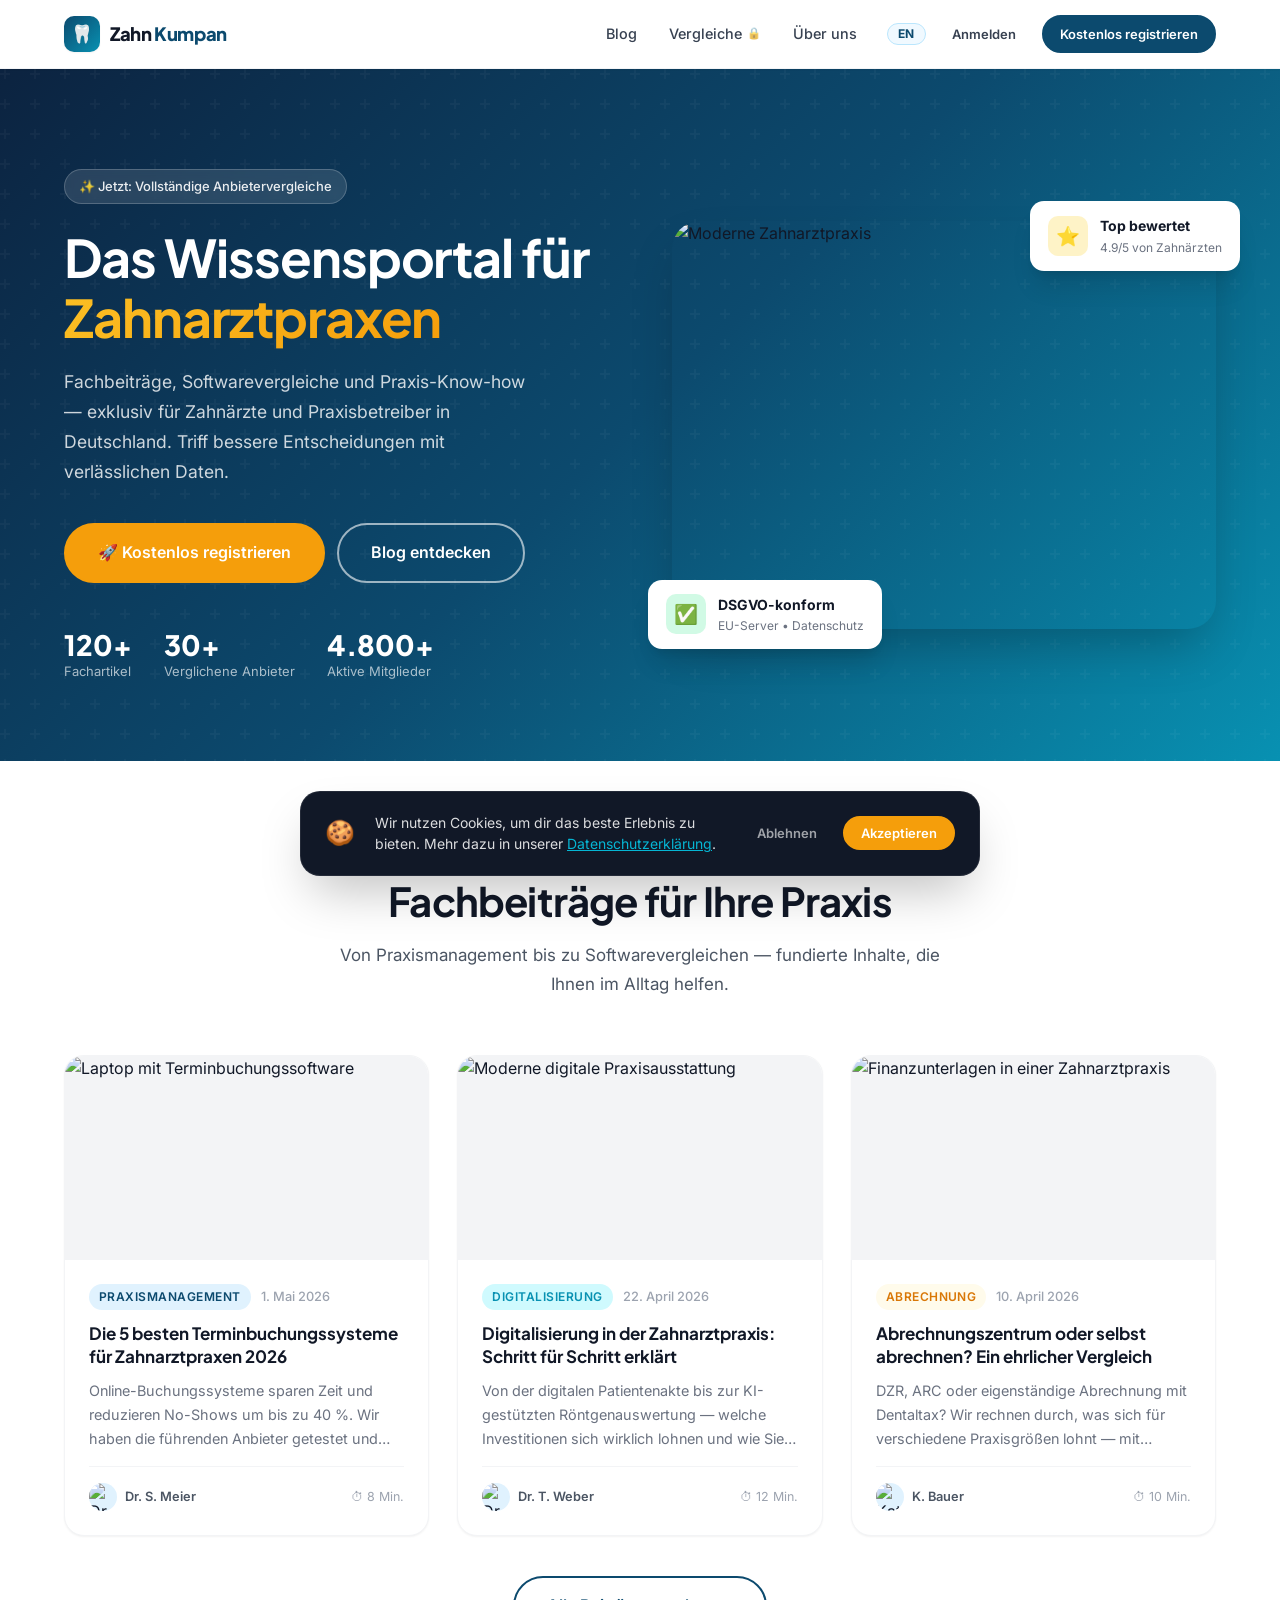
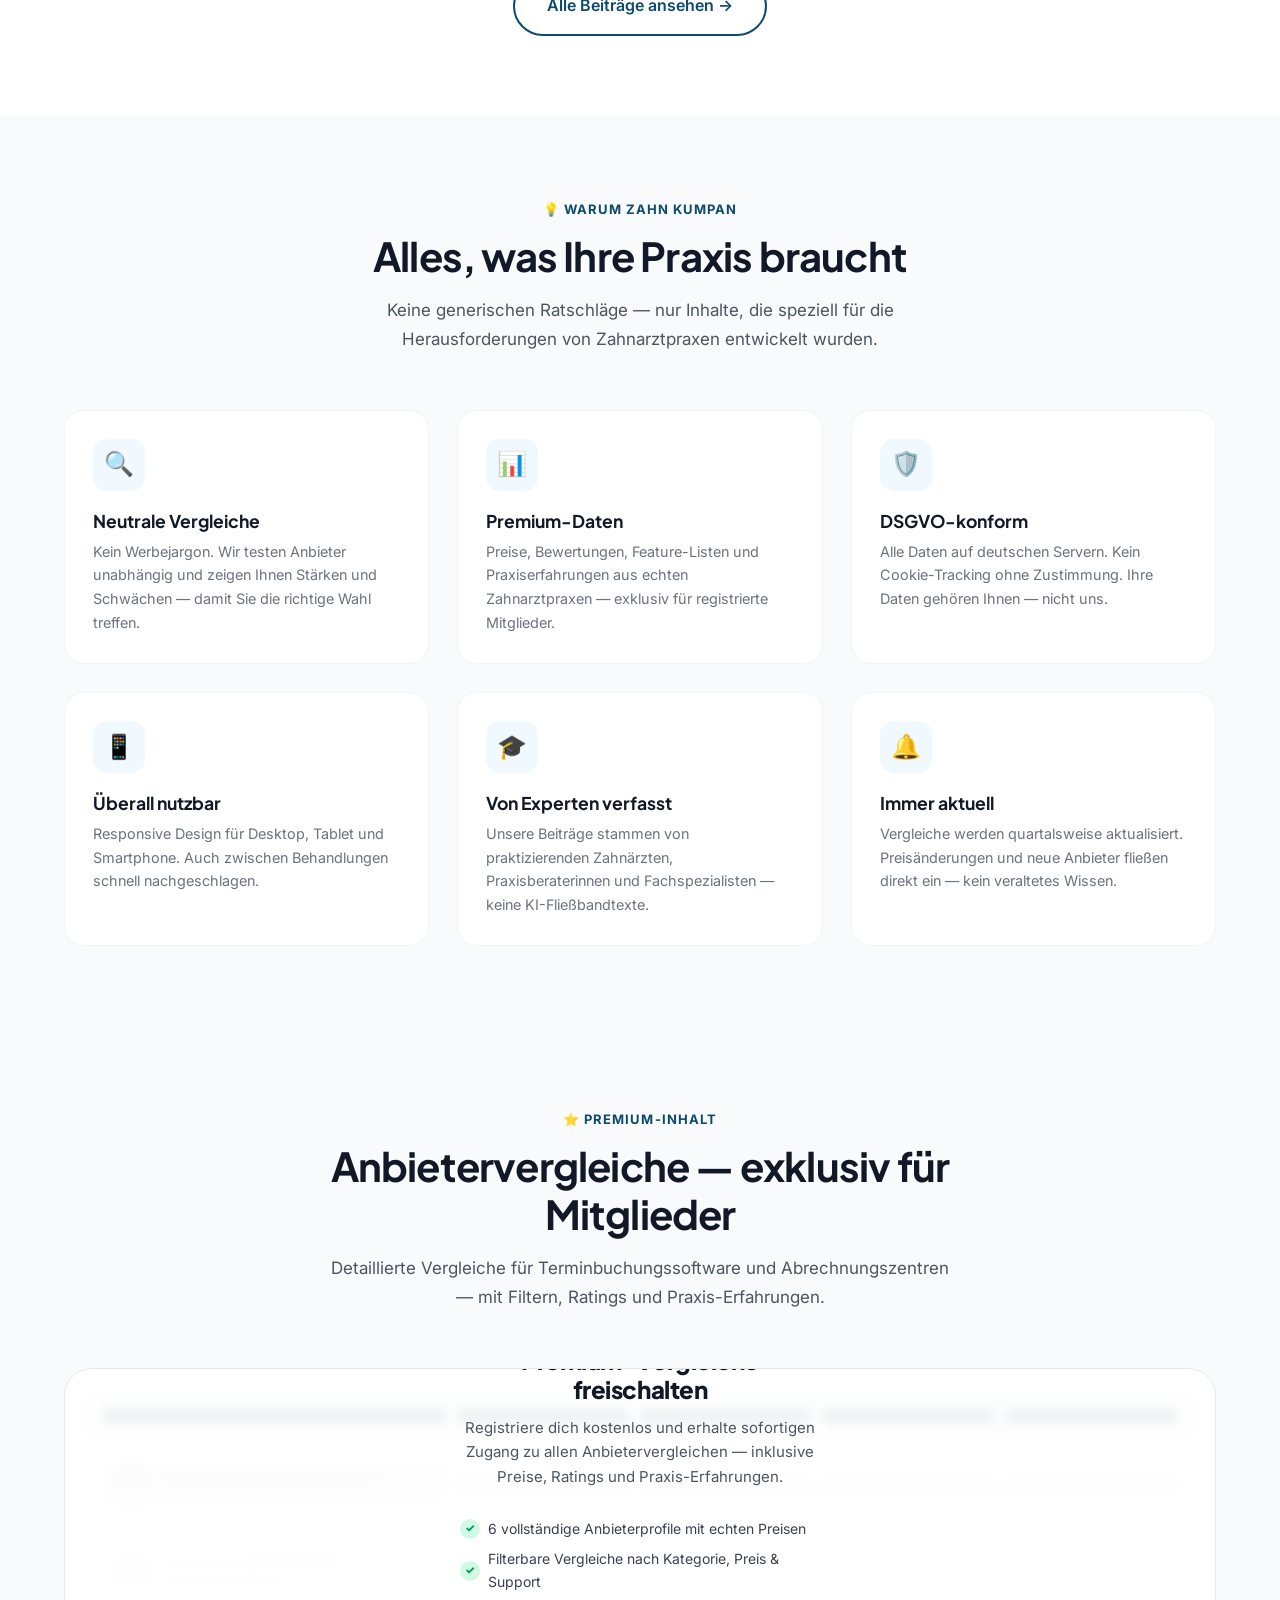
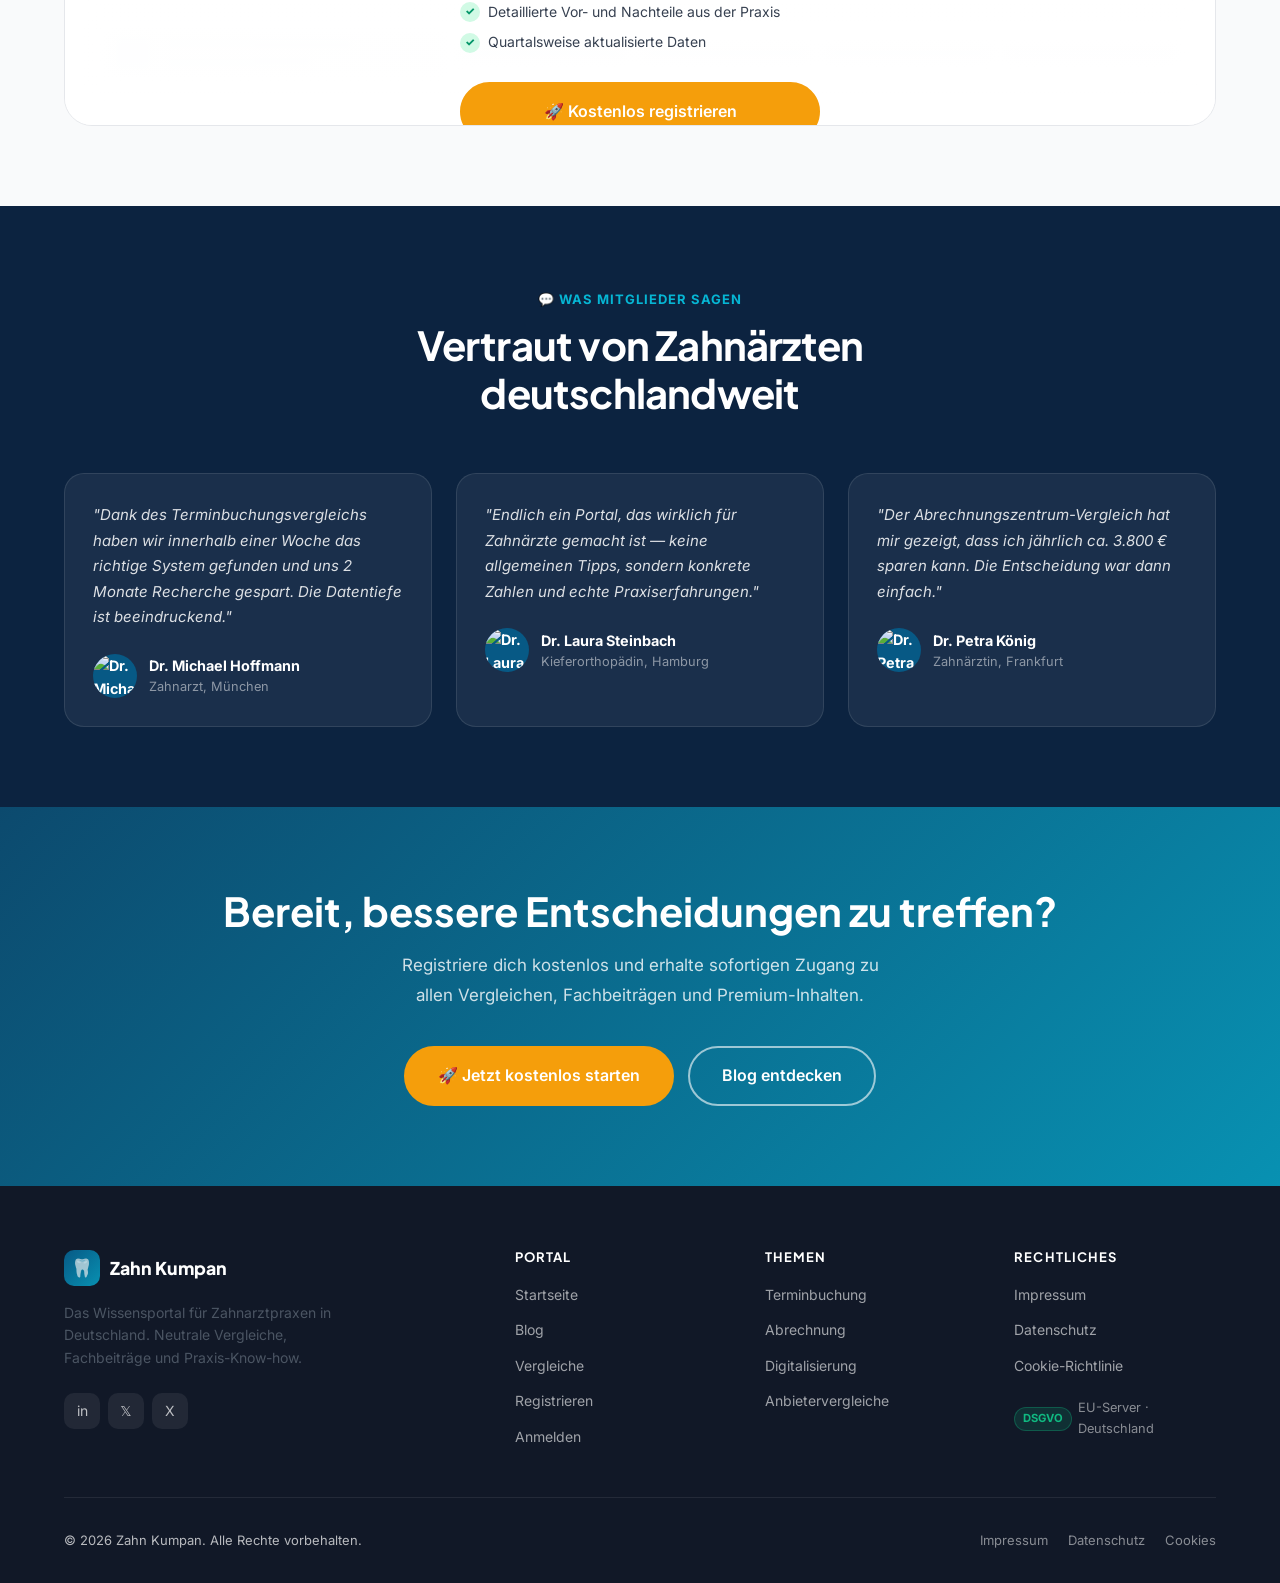
==== commit 65de771f: "feat: add full DE/EN language switcher across all 11 pages - Add i18n.js with complete DE/EN transla" ====
--- a/src/index.html
+++ b/src/index.html
@@ -14,7 +14,6 @@
   <link rel="stylesheet" href="assets/css/style.css">
   <link rel="icon" href="data:image/svg+xml,<svg xmlns='http://www.w3.org/2000/svg' viewBox='0 0 100 100'><text y='.9em' font-size='90'>🦷</text></svg>">
 
-  <!-- JSON-LD Schema for BlogPosting -->
   <script type="application/ld+json">
   {
     "@context": "https://schema.org",
@@ -25,10 +24,7 @@
     "publisher": {
       "@type": "Organization",
       "name": "Zahn Kumpan",
-      "logo": {
-        "@type": "ImageObject",
-        "url": "https://portal.zahn-kumpan.de/assets/images/logo.png"
-      }
+      "logo": { "@type": "ImageObject", "url": "https://portal.zahn-kumpan.de/assets/images/logo.png" }
     },
     "potentialAction": {
       "@type": "SearchAction",
@@ -37,7 +33,6 @@
     }
   }
   </script>
-
   <script type="application/ld+json">
   {
     "@context": "https://schema.org",
@@ -47,18 +42,8 @@
     "image": "https://images.unsplash.com/photo-1551434678-e076c223a692?w=1200&q=80",
     "datePublished": "2026-05-01",
     "dateModified": "2026-05-10",
-    "author": {
-      "@type": "Person",
-      "name": "Dr. Sarah Meier"
-    },
-    "publisher": {
-      "@type": "Organization",
-      "name": "Zahn Kumpan",
-      "logo": {
-        "@type": "ImageObject",
-        "url": "https://portal.zahn-kumpan.de/assets/images/logo.png"
-      }
-    },
+    "author": { "@type": "Person", "name": "Dr. Sarah Meier" },
+    "publisher": { "@type": "Organization", "name": "Zahn Kumpan", "logo": { "@type": "ImageObject", "url": "https://portal.zahn-kumpan.de/assets/images/logo.png" } },
     "url": "https://portal.zahn-kumpan.de/blog/terminbuchung-software.html",
     "keywords": ["Terminbuchung", "Zahnarzt", "Software", "Vergleich"],
     "articleSection": "Praxismanagement",
@@ -67,8 +52,7 @@
   </script>
 </head>
 <body>
-  <!-- Skip navigation -->
-  <a href="#main-content" class="skip-link">Zum Hauptinhalt springen</a>
+  <a href="#main-content" class="skip-link" data-i18n="shared.skip">Zum Hauptinhalt springen</a>
 
   <!-- Cookie banner -->
   <div id="cookie-banner" class="cookie-banner" role="dialog" aria-label="Cookie-Einstellungen">
@@ -78,20 +62,20 @@
       <a href="datenschutz.html">Datenschutzerklärung</a>.
     </div>
     <div class="cookie-actions">
-      <button id="cookie-decline" class="btn btn-ghost btn-sm" style="color:rgba(255,255,255,0.6)">Ablehnen</button>
-      <button id="cookie-accept" class="btn btn-amber btn-sm">Akzeptieren</button>
+      <button id="cookie-decline" class="btn btn-ghost btn-sm" style="color:rgba(255,255,255,0.6)" data-i18n="shared.cookie.decline">Ablehnen</button>
+      <button id="cookie-accept" class="btn btn-amber btn-sm" data-i18n="shared.cookie.accept">Akzeptieren</button>
     </div>
   </div>
 
   <!-- Mobile menu -->
   <nav id="mobile-menu" class="mobile-menu" aria-label="Mobiles Menü">
     <button id="mobile-close" class="mobile-close" aria-label="Menü schließen">✕</button>
-    <a href="index.html">🏠 Startseite</a>
-    <a href="blog/index.html">📰 Blog</a>
-    <a href="vergleich/index.html">⚡ Vergleiche</a>
+    <a href="index.html" data-i18n="shared.mobile.home">🏠 Startseite</a>
+    <a href="blog/index.html" data-i18n="shared.mobile.blog">📰 Blog</a>
+    <a href="vergleich/index.html" data-i18n="shared.mobile.compare">⚡ Vergleiche</a>
     <div class="mobile-divider"></div>
-    <a href="anmelden.html" id="mobile-login">🔐 Anmelden</a>
-    <a href="registrieren.html" id="mobile-register" class="btn btn-primary" style="text-align:center">Kostenlos registrieren</a>
+    <a href="anmelden.html" id="mobile-login" data-i18n="shared.mobile.login">🔐 Anmelden</a>
+    <a href="registrieren.html" id="mobile-register" class="btn btn-primary" style="text-align:center" data-i18n="shared.mobile.register">Kostenlos registrieren</a>
   </nav>
 
   <!-- Header -->
@@ -104,21 +88,19 @@
         </a>
 
         <ul class="nav-links" role="list">
-          <li><a href="blog/index.html">Blog</a></li>
+          <li><a href="blog/index.html" data-i18n="shared.nav.blog">Blog</a></li>
           <li>
             <a href="vergleich/index.html" class="nav-premium-link">
-              Vergleiche
+              <span data-i18n="shared.nav.compare">Vergleiche</span>
               <span class="lock-icon" id="nav-lock-icon" aria-hidden="true">🔒</span>
             </a>
           </li>
-          <li><a href="impressum.html">Über uns</a></li>
+          <li><a href="impressum.html" data-i18n="shared.nav.about">Über uns</a></li>
         </ul>
 
         <div class="nav-actions">
-          <a href="anmelden.html" class="btn btn-ghost btn-sm" id="nav-login-btn">Anmelden</a>
-          <a href="registrieren.html" class="btn btn-primary btn-sm" id="nav-register-btn">Kostenlos registrieren</a>
-
-          <!-- User menu (shown when logged in) -->
+          <a href="anmelden.html" class="btn btn-ghost btn-sm" id="nav-login-btn" data-i18n="shared.nav.login">Anmelden</a>
+          <a href="registrieren.html" class="btn btn-primary btn-sm" id="nav-register-btn" data-i18n="shared.nav.register">Kostenlos registrieren</a>
           <div id="nav-user-menu" class="nav-user hidden" role="button" tabindex="0" aria-label="Benutzerkonto">
             <div class="nav-user-avatar" aria-hidden="true">DN</div>
             <span class="nav-user-name" id="nav-user-name">Demo Nutzer</span>
@@ -134,77 +116,67 @@
   </header>
 
   <main id="main-content">
-    <!-- ── Member bar (shown when logged in) ── -->
+    <!-- Member bar -->
     <div id="member-bar" class="member-bar hidden">
       <div class="container">
         <div class="member-bar-inner">
           <span class="member-greeting">Willkommen zurück, <strong>Demo Nutzer</strong>!</span>
-          <span class="member-badge">⭐ Premium-Zugang aktiv</span>
+          <span class="member-badge" data-i18n="shared.member.badge">⭐ Premium-Zugang aktiv</span>
         </div>
       </div>
     </div>
 
-    <!-- ── HERO ── -->
+    <!-- HERO -->
     <section class="hero" aria-labelledby="hero-heading">
       <div class="container">
         <div class="hero-inner">
           <div class="hero-content">
-            <div class="hero-badge" aria-label="Neue Features verfügbar">
-              <span>✨</span> Jetzt: Vollständige Anbietervergleiche
+            <div class="hero-badge" aria-label="Neue Features verfügbar" data-i18n="home.hero.badge">
+              ✨ Jetzt: Vollständige Anbietervergleiche
             </div>
             <h1 id="hero-heading">
               Das Wissensportal für<br>
               <span>Zahnarztpraxen</span>
             </h1>
-            <p class="hero-description">
+            <p class="hero-description" data-i18n="home.hero.desc">
               Fachbeiträge, Softwarevergleiche und Praxis-Know-how — exklusiv für Zahnärzte und Praxisbetreiber in Deutschland. Triff bessere Entscheidungen mit verlässlichen Daten.
             </p>
             <div class="hero-actions">
-              <a href="registrieren.html" class="btn btn-amber btn-lg">
-                🚀 Kostenlos registrieren
-              </a>
-              <a href="blog/index.html" class="btn btn-outline-white btn-lg">
-                Blog entdecken
-              </a>
+              <a href="registrieren.html" class="btn btn-amber btn-lg" data-i18n="home.hero.cta1">🚀 Kostenlos registrieren</a>
+              <a href="blog/index.html" class="btn btn-outline-white btn-lg" data-i18n="home.hero.cta2">Blog entdecken</a>
             </div>
             <div class="hero-stats">
               <div class="hero-stat">
                 <div class="hero-stat-number" data-counter="120" data-suffix="+">0+</div>
-                <div class="hero-stat-label">Fachartikel</div>
+                <div class="hero-stat-label" data-i18n="home.hero.stat1.label">Fachartikel</div>
               </div>
               <div class="hero-stat">
                 <div class="hero-stat-number" data-counter="30" data-suffix="+">0+</div>
-                <div class="hero-stat-label">Verglichene Anbieter</div>
+                <div class="hero-stat-label" data-i18n="home.hero.stat2.label">Verglichene Anbieter</div>
               </div>
               <div class="hero-stat">
                 <div class="hero-stat-number" data-counter="4800" data-suffix="+">0+</div>
-                <div class="hero-stat-label">Aktive Mitglieder</div>
+                <div class="hero-stat-label" data-i18n="home.hero.stat3.label">Aktive Mitglieder</div>
               </div>
             </div>
           </div>
 
           <div class="hero-visual" aria-hidden="true">
             <div class="hero-image-wrapper">
-              <img
-                src="https://images.unsplash.com/photo-1588776814546-1ffbb172d936?w=900&q=80"
-                alt="Moderne Zahnarztpraxis"
-                loading="eager"
-                width="900"
-                height="675"
-              >
+              <img src="https://images.unsplash.com/photo-1588776814546-1ffbb172d936?w=900&q=80" alt="Moderne Zahnarztpraxis" loading="eager" width="900" height="675">
             </div>
             <div class="hero-card hero-card-1">
               <div class="hero-card-icon" style="background:#D1FAE5">✅</div>
               <div class="hero-card-text">
-                <div class="hero-card-title">DSGVO-konform</div>
-                <div class="hero-card-sub">EU-Server • Datenschutz</div>
+                <div class="hero-card-title" data-i18n="home.hero.card1.title">DSGVO-konform</div>
+                <div class="hero-card-sub" data-i18n="home.hero.card1.sub">EU-Server • Datenschutz</div>
               </div>
             </div>
             <div class="hero-card hero-card-2">
               <div class="hero-card-icon" style="background:#FEF3C7">⭐</div>
               <div class="hero-card-text">
-                <div class="hero-card-title">Top bewertet</div>
-                <div class="hero-card-sub">4.9/5 von Zahnärzten</div>
+                <div class="hero-card-title" data-i18n="home.hero.card2.title">Top bewertet</div>
+                <div class="hero-card-sub" data-i18n="home.hero.card2.sub">4.9/5 von Zahnärzten</div>
               </div>
             </div>
           </div>
@@ -212,56 +184,39 @@
       </div>
     </section>
 
-    <!-- ── BLOG TEASERS ── -->
+    <!-- BLOG TEASERS -->
     <section class="section" id="blog-section" aria-labelledby="blog-section-heading">
       <div class="container">
         <div class="section-header" data-animate>
-          <span class="section-label">📰 Aktuelle Beiträge</span>
-          <h2 class="section-title" id="blog-section-heading">Fachbeiträge für Ihre Praxis</h2>
-          <p class="section-description">
+          <span class="section-label" data-i18n="home.blog.label">📰 Aktuelle Beiträge</span>
+          <h2 class="section-title" id="blog-section-heading" data-i18n="home.blog.heading">Fachbeiträge für Ihre Praxis</h2>
+          <p class="section-description" data-i18n="home.blog.desc">
             Von Praxismanagement bis zu Softwarevergleichen — fundierte Inhalte, die Ihnen im Alltag helfen.
           </p>
         </div>
 
         <div class="blog-grid">
-          <!-- Article 1 -->
           <article class="blog-card" data-animate data-delay="1" data-category="praxismanagement"
                    itemscope itemtype="https://schema.org/BlogPosting">
             <div class="blog-card-image">
               <a href="blog/terminbuchung-software.html" aria-label="Artikel lesen: Die 5 besten Terminbuchungssysteme">
-                <img
-                  src="https://images.unsplash.com/photo-1551434678-e076c223a692?w=600&q=75"
-                  alt="Laptop mit Terminbuchungssoftware auf dem Bildschirm"
-                  loading="lazy"
-                  width="600"
-                  height="338"
-                  itemprop="image"
-                >
+                <img src="https://images.unsplash.com/photo-1551434678-e076c223a692?w=600&q=75" alt="Laptop mit Terminbuchungssoftware" loading="lazy" width="600" height="338" itemprop="image">
               </a>
             </div>
             <div class="blog-card-body">
               <div class="blog-card-meta">
-                <span class="badge badge-primary" itemprop="articleSection">Praxismanagement</span>
+                <span class="badge badge-primary" itemprop="articleSection" data-i18n="booking.category">Praxismanagement</span>
                 <time datetime="2026-05-01" itemprop="datePublished">1. Mai 2026</time>
               </div>
               <h3 class="blog-card-title" itemprop="headline">
-                <a href="blog/terminbuchung-software.html">
-                  Die 5 besten Terminbuchungssysteme für Zahnarztpraxen 2026
-                </a>
+                <a href="blog/terminbuchung-software.html" data-i18n="booking.h1">Die 5 besten Terminbuchungssysteme für Zahnarztpraxen 2026</a>
               </h3>
               <p class="blog-card-excerpt" itemprop="description">
                 Online-Buchungssysteme sparen Zeit und reduzieren No-Shows um bis zu 40 %. Wir haben die führenden Anbieter getestet und zeigen, welches System zu welcher Praxis passt.
               </p>
               <div class="blog-card-footer">
                 <div class="blog-card-author">
-                  <img
-                    src="https://images.unsplash.com/photo-1612349317150-e413f6a5b16d?w=56&q=75"
-                    alt="Dr. Sarah Meier"
-                    class="blog-card-author-avatar"
-                    width="28"
-                    height="28"
-                    itemprop="author"
-                  >
+                  <img src="https://images.unsplash.com/photo-1612349317150-e413f6a5b16d?w=56&q=75" alt="Dr. Sarah Meier" class="blog-card-author-avatar" width="28" height="28" itemprop="author">
                   <span class="blog-card-author-name">Dr. S. Meier</span>
                 </div>
                 <span class="blog-card-readtime">⏱ 8 Min.</span>
@@ -269,44 +224,27 @@
             </div>
           </article>
 
-          <!-- Article 2 -->
           <article class="blog-card" data-animate data-delay="2" data-category="digitalisierung"
                    itemscope itemtype="https://schema.org/BlogPosting">
             <div class="blog-card-image">
               <a href="blog/digitalisierung-zahnarzt.html" aria-label="Artikel lesen: Digitalisierung in der Zahnarztpraxis">
-                <img
-                  src="https://images.unsplash.com/photo-1576091160399-112ba8d25d1d?w=600&q=75"
-                  alt="Moderne digitale Praxisausstattung"
-                  loading="lazy"
-                  width="600"
-                  height="338"
-                  itemprop="image"
-                >
+                <img src="https://images.unsplash.com/photo-1576091160399-112ba8d25d1d?w=600&q=75" alt="Moderne digitale Praxisausstattung" loading="lazy" width="600" height="338" itemprop="image">
               </a>
             </div>
             <div class="blog-card-body">
               <div class="blog-card-meta">
-                <span class="badge badge-teal" itemprop="articleSection">Digitalisierung</span>
+                <span class="badge badge-teal" itemprop="articleSection" data-i18n="digital.category">Digitalisierung</span>
                 <time datetime="2026-04-22" itemprop="datePublished">22. April 2026</time>
               </div>
               <h3 class="blog-card-title" itemprop="headline">
-                <a href="blog/digitalisierung-zahnarzt.html">
-                  Digitalisierung in der Zahnarztpraxis: Schritt für Schritt erklärt
-                </a>
+                <a href="blog/digitalisierung-zahnarzt.html" data-i18n="digital.h1">Digitalisierung in der Zahnarztpraxis: Schritt für Schritt erklärt</a>
               </h3>
               <p class="blog-card-excerpt" itemprop="description">
                 Von der digitalen Patientenakte bis zur KI-gestützten Röntgenauswertung — welche Investitionen sich wirklich lohnen und wie Sie den Übergang ohne Chaos meistern.
               </p>
               <div class="blog-card-footer">
                 <div class="blog-card-author">
-                  <img
-                    src="https://images.unsplash.com/photo-1559839734-2b71ea197ec2?w=56&q=75"
-                    alt="Dr. Thomas Weber"
-                    class="blog-card-author-avatar"
-                    width="28"
-                    height="28"
-                    itemprop="author"
-                  >
+                  <img src="https://images.unsplash.com/photo-1559839734-2b71ea197ec2?w=56&q=75" alt="Dr. Thomas Weber" class="blog-card-author-avatar" width="28" height="28" itemprop="author">
                   <span class="blog-card-author-name">Dr. T. Weber</span>
                 </div>
                 <span class="blog-card-readtime">⏱ 12 Min.</span>
@@ -314,44 +252,27 @@
             </div>
           </article>
 
-          <!-- Article 3 -->
           <article class="blog-card" data-animate data-delay="3" data-category="abrechnung"
                    itemscope itemtype="https://schema.org/BlogPosting">
             <div class="blog-card-image">
               <a href="blog/abrechnungszentrum-vergleich.html" aria-label="Artikel lesen: Abrechnungszentrum Vergleich">
-                <img
-                  src="https://images.unsplash.com/photo-1554224155-6726b3ff858f?w=600&q=75"
-                  alt="Finanzunterlagen und Buchhaltung in einer Zahnarztpraxis"
-                  loading="lazy"
-                  width="600"
-                  height="338"
-                  itemprop="image"
-                >
+                <img src="https://images.unsplash.com/photo-1554224155-6726b3ff858f?w=600&q=75" alt="Finanzunterlagen in einer Zahnarztpraxis" loading="lazy" width="600" height="338" itemprop="image">
               </a>
             </div>
             <div class="blog-card-body">
               <div class="blog-card-meta">
-                <span class="badge badge-amber" itemprop="articleSection">Abrechnung</span>
+                <span class="badge badge-amber" itemprop="articleSection" data-i18n="billing.category">Abrechnung</span>
                 <time datetime="2026-04-10" itemprop="datePublished">10. April 2026</time>
               </div>
               <h3 class="blog-card-title" itemprop="headline">
-                <a href="blog/abrechnungszentrum-vergleich.html">
-                  Abrechnungszentrum oder selbst abrechnen? Ein ehrlicher Vergleich
-                </a>
+                <a href="blog/abrechnungszentrum-vergleich.html" data-i18n="billing.h1">Abrechnungszentrum oder selbst abrechnen? Ein ehrlicher Vergleich</a>
               </h3>
               <p class="blog-card-excerpt" itemprop="description">
                 DZR, ARC oder eigenständige Abrechnung mit Dentaltax? Wir rechnen durch, was sich für verschiedene Praxisgrößen lohnt — mit konkreten Beispielzahlen.
               </p>
               <div class="blog-card-footer">
                 <div class="blog-card-author">
-                  <img
-                    src="https://images.unsplash.com/photo-1591604021695-0c69b7c05981?w=56&q=75"
-                    alt="Katrin Bauer"
-                    class="blog-card-author-avatar"
-                    width="28"
-                    height="28"
-                    itemprop="author"
-                  >
+                  <img src="https://images.unsplash.com/photo-1591604021695-0c69b7c05981?w=56&q=75" alt="Katrin Bauer" class="blog-card-author-avatar" width="28" height="28" itemprop="author">
                   <span class="blog-card-author-name">K. Bauer</span>
                 </div>
                 <span class="blog-card-readtime">⏱ 10 Min.</span>
@@ -361,205 +282,144 @@
         </div>
 
         <div style="text-align:center;margin-top:40px" data-animate>
-          <a href="blog/index.html" class="btn btn-outline btn-lg">
-            Alle Beiträge ansehen →
-          </a>
+          <a href="blog/index.html" class="btn btn-outline btn-lg" data-i18n="home.blog.viewAll">Alle Beiträge ansehen →</a>
         </div>
       </div>
     </section>
 
-    <!-- ── FEATURES ── -->
+    <!-- FEATURES -->
     <section class="section section-light" aria-labelledby="features-heading">
       <div class="container">
         <div class="section-header" data-animate>
-          <span class="section-label">💡 Warum Zahn Kumpan</span>
-          <h2 class="section-title" id="features-heading">Alles, was Ihre Praxis braucht</h2>
-          <p class="section-description">
+          <span class="section-label" data-i18n="home.features.label">💡 Warum Zahn Kumpan</span>
+          <h2 class="section-title" id="features-heading" data-i18n="home.features.heading">Alles, was Ihre Praxis braucht</h2>
+          <p class="section-description" data-i18n="home.features.desc">
             Keine generischen Ratschläge — nur Inhalte, die speziell für die Herausforderungen von Zahnarztpraxen entwickelt wurden.
           </p>
         </div>
         <div class="features-grid">
           <div class="feature-card" data-animate data-delay="1">
             <div class="feature-icon" aria-hidden="true">🔍</div>
-            <h3 class="feature-title">Neutrale Vergleiche</h3>
-            <p class="feature-desc">Kein Werbejargon. Wir testen Anbieter unabhängig und zeigen Ihnen Stärken <em>und</em> Schwächen — damit Sie die richtige Wahl treffen.</p>
+            <h3 class="feature-title" data-i18n="home.features.1.title">Neutrale Vergleiche</h3>
+            <p class="feature-desc" data-i18n="home.features.1.desc">Kein Werbejargon. Wir testen Anbieter unabhängig und zeigen Ihnen Stärken und Schwächen — damit Sie die richtige Wahl treffen.</p>
           </div>
           <div class="feature-card" data-animate data-delay="2">
             <div class="feature-icon" aria-hidden="true">📊</div>
-            <h3 class="feature-title">Premium-Daten</h3>
-            <p class="feature-desc">Preise, Bewertungen, Feature-Listen und Praxiserfahrungen aus echten Zahnarztpraxen — exklusiv für registrierte Mitglieder.</p>
+            <h3 class="feature-title" data-i18n="home.features.2.title">Premium-Daten</h3>
+            <p class="feature-desc" data-i18n="home.features.2.desc">Preise, Bewertungen, Feature-Listen und Praxiserfahrungen aus echten Zahnarztpraxen — exklusiv für registrierte Mitglieder.</p>
           </div>
           <div class="feature-card" data-animate data-delay="3">
             <div class="feature-icon" aria-hidden="true">🛡️</div>
-            <h3 class="feature-title">DSGVO-konform</h3>
-            <p class="feature-desc">Alle Daten auf deutschen Servern. Kein Cookie-Tracking ohne Zustimmung. Ihre Daten gehören Ihnen — nicht uns.</p>
+            <h3 class="feature-title" data-i18n="home.features.3.title">DSGVO-konform</h3>
+            <p class="feature-desc" data-i18n="home.features.3.desc">Alle Daten auf deutschen Servern. Kein Cookie-Tracking ohne Zustimmung. Ihre Daten gehören Ihnen — nicht uns.</p>
           </div>
           <div class="feature-card" data-animate data-delay="1">
             <div class="feature-icon" aria-hidden="true">📱</div>
-            <h3 class="feature-title">Überall nutzbar</h3>
-            <p class="feature-desc">Responsive Design für Desktop, Tablet und Smartphone. Auch zwischen Behandlungen schnell nachgeschlagen.</p>
+            <h3 class="feature-title" data-i18n="home.features.4.title">Überall nutzbar</h3>
+            <p class="feature-desc" data-i18n="home.features.4.desc">Responsive Design für Desktop, Tablet und Smartphone. Auch zwischen Behandlungen schnell nachgeschlagen.</p>
           </div>
           <div class="feature-card" data-animate data-delay="2">
             <div class="feature-icon" aria-hidden="true">🎓</div>
-            <h3 class="feature-title">Von Experten verfasst</h3>
-            <p class="feature-desc">Unsere Beiträge stammen von praktizierenden Zahnärzten, Praxisberaterinnen und Fachspezialisten — keine KI-Fließbandtexte.</p>
+            <h3 class="feature-title" data-i18n="home.features.5.title">Von Experten verfasst</h3>
+            <p class="feature-desc" data-i18n="home.features.5.desc">Unsere Beiträge stammen von praktizierenden Zahnärzten, Praxisberaterinnen und Fachspezialisten — keine KI-Fließbandtexte.</p>
           </div>
           <div class="feature-card" data-animate data-delay="3">
             <div class="feature-icon" aria-hidden="true">🔔</div>
-            <h3 class="feature-title">Immer aktuell</h3>
-            <p class="feature-desc">Vergleiche werden quartalsweise aktualisiert. Preisänderungen und neue Anbieter fließen direkt ein — kein veraltetes Wissen.</p>
+            <h3 class="feature-title" data-i18n="home.features.6.title">Immer aktuell</h3>
+            <p class="feature-desc" data-i18n="home.features.6.desc">Vergleiche werden quartalsweise aktualisiert. Preisänderungen und neue Anbieter fließen direkt ein — kein veraltetes Wissen.</p>
           </div>
         </div>
       </div>
     </section>
 
-    <!-- ── PREMIUM PREVIEW (gated) ── -->
+    <!-- PREMIUM PREVIEW -->
     <section class="premium-section" id="premium-section" aria-labelledby="premium-heading">
       <div class="container">
         <div class="section-header" data-animate>
-          <span class="section-label">⭐ Premium-Inhalt</span>
-          <h2 class="section-title" id="premium-heading">Anbietervergleiche — exklusiv für Mitglieder</h2>
-          <p class="section-description">
+          <span class="section-label" data-i18n="home.premium.label">⭐ Premium-Inhalt</span>
+          <h2 class="section-title" id="premium-heading" data-i18n="home.premium.heading">Anbietervergleiche — exklusiv für Mitglieder</h2>
+          <p class="section-description" data-i18n="home.premium.desc">
             Detaillierte Vergleiche für Terminbuchungssoftware und Abrechnungszentren — mit Filtern, Ratings und Praxis-Erfahrungen.
           </p>
         </div>
 
-        <!-- Gate for non-logged-in users -->
         <div id="premium-gate-container">
           <div class="premium-preview" role="region" aria-label="Premium-Inhalt — Anmeldung erforderlich">
-            <!-- Blurred preview -->
             <div class="premium-preview-blur comparison-skeleton" aria-hidden="true">
-              <div class="skeleton-header">
-                <div class="skeleton-cell skeleton-cell-dark"></div>
-                <div class="skeleton-cell skeleton-cell-dark"></div>
-                <div class="skeleton-cell skeleton-cell-dark"></div>
-                <div class="skeleton-cell skeleton-cell-dark"></div>
-                <div class="skeleton-cell skeleton-cell-dark"></div>
-              </div>
-              <div class="skeleton-row">
-                <div class="skeleton-cell-tall" style="border-radius:8px;display:flex;align-items:center;gap:10px;padding:8px"><div style="width:40px;height:40px;background:#e5e7eb;border-radius:8px;flex-shrink:0"></div><div style="flex:1"><div class="skeleton-cell" style="width:80%;margin-bottom:6px"></div><div class="skeleton-cell" style="width:50%"></div></div></div>
-                <div class="skeleton-cell"></div>
-                <div class="skeleton-cell"></div>
-                <div class="skeleton-cell"></div>
-                <div class="skeleton-cell"></div>
-              </div>
-              <div class="skeleton-row">
-                <div class="skeleton-cell-tall" style="border-radius:8px;display:flex;align-items:center;gap:10px;padding:8px"><div style="width:40px;height:40px;background:#e5e7eb;border-radius:8px;flex-shrink:0"></div><div style="flex:1"><div class="skeleton-cell" style="width:65%;margin-bottom:6px"></div><div class="skeleton-cell" style="width:45%"></div></div></div>
-                <div class="skeleton-cell"></div>
-                <div class="skeleton-cell"></div>
-                <div class="skeleton-cell"></div>
-                <div class="skeleton-cell"></div>
-              </div>
-              <div class="skeleton-row">
-                <div class="skeleton-cell-tall" style="border-radius:8px;display:flex;align-items:center;gap:10px;padding:8px"><div style="width:40px;height:40px;background:#e5e7eb;border-radius:8px;flex-shrink:0"></div><div style="flex:1"><div class="skeleton-cell" style="width:70%;margin-bottom:6px"></div><div class="skeleton-cell" style="width:55%"></div></div></div>
-                <div class="skeleton-cell"></div>
-                <div class="skeleton-cell"></div>
-                <div class="skeleton-cell"></div>
-                <div class="skeleton-cell"></div>
-              </div>
-            </div>
-
-            <!-- Overlay CTA -->
+              <div class="skeleton-header"><div class="skeleton-cell skeleton-cell-dark"></div><div class="skeleton-cell skeleton-cell-dark"></div><div class="skeleton-cell skeleton-cell-dark"></div><div class="skeleton-cell skeleton-cell-dark"></div><div class="skeleton-cell skeleton-cell-dark"></div></div>
+              <div class="skeleton-row"><div class="skeleton-cell-tall" style="border-radius:8px;display:flex;align-items:center;gap:10px;padding:8px"><div style="width:40px;height:40px;background:#e5e7eb;border-radius:8px;flex-shrink:0"></div><div style="flex:1"><div class="skeleton-cell" style="width:80%;margin-bottom:6px"></div><div class="skeleton-cell" style="width:50%"></div></div></div><div class="skeleton-cell"></div><div class="skeleton-cell"></div><div class="skeleton-cell"></div><div class="skeleton-cell"></div></div>
+              <div class="skeleton-row"><div class="skeleton-cell-tall" style="border-radius:8px;display:flex;align-items:center;gap:10px;padding:8px"><div style="width:40px;height:40px;background:#e5e7eb;border-radius:8px;flex-shrink:0"></div><div style="flex:1"><div class="skeleton-cell" style="width:65%;margin-bottom:6px"></div><div class="skeleton-cell" style="width:45%"></div></div></div><div class="skeleton-cell"></div><div class="skeleton-cell"></div><div class="skeleton-cell"></div><div class="skeleton-cell"></div></div>
+              <div class="skeleton-row"><div class="skeleton-cell-tall" style="border-radius:8px;display:flex;align-items:center;gap:10px;padding:8px"><div style="width:40px;height:40px;background:#e5e7eb;border-radius:8px;flex-shrink:0"></div><div style="flex:1"><div class="skeleton-cell" style="width:70%;margin-bottom:6px"></div><div class="skeleton-cell" style="width:55%"></div></div></div><div class="skeleton-cell"></div><div class="skeleton-cell"></div><div class="skeleton-cell"></div><div class="skeleton-cell"></div></div>
+            </div>
             <div class="premium-overlay" role="dialog" aria-labelledby="premium-cta-title">
               <div class="premium-overlay-card">
                 <div class="premium-overlay-icon" aria-hidden="true">🔒</div>
-                <h3 class="premium-overlay-title" id="premium-cta-title">Premium-Vergleiche freischalten</h3>
-                <p class="premium-overlay-desc">
+                <h3 class="premium-overlay-title" id="premium-cta-title" data-i18n="home.gate.title">Premium-Vergleiche freischalten</h3>
+                <p class="premium-overlay-desc" data-i18n="home.gate.desc">
                   Registriere dich kostenlos und erhalte sofortigen Zugang zu allen Anbietervergleichen — inklusive Preise, Ratings und Praxis-Erfahrungen.
                 </p>
                 <ul class="premium-features-list" aria-label="Was du bekommst">
-                  <li>6 vollständige Anbieterprofile mit echten Preisen</li>
-                  <li>Filterbare Vergleiche nach Kategorie, Preis &amp; Support</li>
-                  <li>Detaillierte Vor- und Nachteile aus der Praxis</li>
-                  <li>Quartalsweise aktualisierte Daten</li>
+                  <li data-i18n="home.gate.li1">6 vollständige Anbieterprofile mit echten Preisen</li>
+                  <li data-i18n="home.gate.li2">Filterbare Vergleiche nach Kategorie, Preis &amp; Support</li>
+                  <li data-i18n="home.gate.li3">Detaillierte Vor- und Nachteile aus der Praxis</li>
+                  <li data-i18n="home.gate.li4">Quartalsweise aktualisierte Daten</li>
                 </ul>
                 <div class="premium-overlay-actions">
-                  <a href="registrieren.html" class="btn btn-amber btn-lg btn-full">
-                    🚀 Kostenlos registrieren
-                  </a>
-                  <a href="anmelden.html" class="btn btn-outline btn-full">
-                    Bereits Mitglied? Anmelden
-                  </a>
+                  <a href="registrieren.html" class="btn btn-amber btn-lg btn-full" data-i18n="home.gate.cta1">🚀 Kostenlos registrieren</a>
+                  <a href="anmelden.html" class="btn btn-outline btn-full" data-i18n="home.gate.cta2">Bereits Mitglied? Anmelden</a>
                 </div>
-                <p class="premium-note">Keine Kreditkarte erforderlich · Dauerhaft kostenlos</p>
-              </div>
-            </div>
-          </div>
-        </div>
-
-        <!-- Full content (shown when logged in) -->
+                <p class="premium-note" data-i18n="home.gate.note">Keine Kreditkarte erforderlich · Dauerhaft kostenlos</p>
+              </div>
+            </div>
+          </div>
+        </div>
+
         <div id="premium-full-content" class="hidden">
           <div style="text-align:center;padding:48px">
-            <p style="font-size:1.1rem;color:var(--gray-600);margin-bottom:24px">
+            <p style="font-size:1.1rem;color:var(--gray-600);margin-bottom:24px" data-i18n="home.loggedin.text">
               ✅ Du bist angemeldet. Vollständige Vergleiche findest du hier:
             </p>
-            <a href="vergleich/index.html" class="btn btn-primary btn-lg">
-              Zu den Vergleichen →
-            </a>
+            <a href="vergleich/index.html" class="btn btn-primary btn-lg" data-i18n="home.loggedin.cta">Zu den Vergleichen →</a>
           </div>
         </div>
       </div>
     </section>
 
-    <!-- ── TESTIMONIALS ── -->
+    <!-- TESTIMONIALS -->
     <section class="section section-dark" aria-labelledby="testimonials-heading">
       <div class="container">
         <div class="section-header" data-animate>
-          <span class="section-label">💬 Was Mitglieder sagen</span>
-          <h2 class="section-title" id="testimonials-heading">Vertraut von Zahnärzten deutschlandweit</h2>
+          <span class="section-label" data-i18n="home.testimonials.label">💬 Was Mitglieder sagen</span>
+          <h2 class="section-title" id="testimonials-heading" data-i18n="home.testimonials.heading">Vertraut von Zahnärzten deutschlandweit</h2>
         </div>
         <div class="testimonials-grid">
           <div class="testimonial-card" data-animate data-delay="1">
-            <p class="testimonial-quote">
-              "Dank des Terminbuchungsvergleichs haben wir innerhalb einer Woche das richtige System gefunden und uns 2 Monate Recherche gespart. Die Datentiefe ist beeindruckend."
-            </p>
+            <p class="testimonial-quote" data-i18n="home.t1.quote">"Dank des Terminbuchungsvergleichs haben wir innerhalb einer Woche das richtige System gefunden und uns 2 Monate Recherche gespart. Die Datentiefe ist beeindruckend."</p>
             <div class="testimonial-author">
-              <img
-                src="https://images.unsplash.com/photo-1612349317150-e413f6a5b16d?w=88&q=75"
-                alt="Dr. Michael Hoffmann"
-                class="testimonial-avatar"
-                width="44"
-                height="44"
-              >
+              <img src="https://images.unsplash.com/photo-1612349317150-e413f6a5b16d?w=88&q=75" alt="Dr. Michael Hoffmann" class="testimonial-avatar" width="44" height="44">
               <div class="testimonial-author-info">
                 <div class="testimonial-name">Dr. Michael Hoffmann</div>
-                <div class="testimonial-role">Zahnarzt, München</div>
+                <div class="testimonial-role" data-i18n="home.t1.role">Zahnarzt, München</div>
               </div>
             </div>
           </div>
           <div class="testimonial-card" data-animate data-delay="2">
-            <p class="testimonial-quote">
-              "Endlich ein Portal, das wirklich für Zahnärzte gemacht ist — keine allgemeinen Tipps, sondern konkrete Zahlen und echte Praxiserfahrungen."
-            </p>
+            <p class="testimonial-quote" data-i18n="home.t2.quote">"Endlich ein Portal, das wirklich für Zahnärzte gemacht ist — keine allgemeinen Tipps, sondern konkrete Zahlen und echte Praxiserfahrungen."</p>
             <div class="testimonial-author">
-              <img
-                src="https://images.unsplash.com/photo-1559839734-2b71ea197ec2?w=88&q=75"
-                alt="Dr. Laura Steinbach"
-                class="testimonial-avatar"
-                width="44"
-                height="44"
-              >
+              <img src="https://images.unsplash.com/photo-1559839734-2b71ea197ec2?w=88&q=75" alt="Dr. Laura Steinbach" class="testimonial-avatar" width="44" height="44">
               <div class="testimonial-author-info">
                 <div class="testimonial-name">Dr. Laura Steinbach</div>
-                <div class="testimonial-role">Kieferorthopädin, Hamburg</div>
+                <div class="testimonial-role" data-i18n="home.t2.role">Kieferorthopädin, Hamburg</div>
               </div>
             </div>
           </div>
           <div class="testimonial-card" data-animate data-delay="3">
-            <p class="testimonial-quote">
-              "Der Abrechnungszentrum-Vergleich hat mir gezeigt, dass ich jährlich ca. 3.800 € sparen kann. Die Entscheidung war dann einfach."
-            </p>
+            <p class="testimonial-quote" data-i18n="home.t3.quote">"Der Abrechnungszentrum-Vergleich hat mir gezeigt, dass ich jährlich ca. 3.800 € sparen kann. Die Entscheidung war dann einfach."</p>
             <div class="testimonial-author">
-              <img
-                src="https://images.unsplash.com/photo-1591604021695-0c69b7c05981?w=88&q=75"
-                alt="Dr. Petra König"
-                class="testimonial-avatar"
-                width="44"
-                height="44"
-              >
+              <img src="https://images.unsplash.com/photo-1591604021695-0c69b7c05981?w=88&q=75" alt="Dr. Petra König" class="testimonial-avatar" width="44" height="44">
               <div class="testimonial-author-info">
                 <div class="testimonial-name">Dr. Petra König</div>
-                <div class="testimonial-role">Zahnärztin, Frankfurt</div>
+                <div class="testimonial-role" data-i18n="home.t3.role">Zahnärztin, Frankfurt</div>
               </div>
             </div>
           </div>
@@ -567,22 +427,22 @@
       </div>
     </section>
 
-    <!-- ── CTA BANNER ── -->
+    <!-- CTA BANNER -->
     <section class="cta-banner" aria-labelledby="cta-heading">
       <div class="container">
-        <h2 id="cta-heading" data-animate>Bereit, bessere Entscheidungen zu treffen?</h2>
-        <p data-animate>
+        <h2 id="cta-heading" data-animate data-i18n="home.cta.heading">Bereit, bessere Entscheidungen zu treffen?</h2>
+        <p data-animate data-i18n="home.cta.desc">
           Registriere dich kostenlos und erhalte sofortigen Zugang zu allen Vergleichen, Fachbeiträgen und Premium-Inhalten.
         </p>
         <div class="cta-banner-actions" data-animate>
-          <a href="registrieren.html" class="btn btn-amber btn-lg">🚀 Jetzt kostenlos starten</a>
-          <a href="blog/index.html"   class="btn btn-outline-white btn-lg">Blog entdecken</a>
+          <a href="registrieren.html" class="btn btn-amber btn-lg" data-i18n="home.cta.btn1">🚀 Jetzt kostenlos starten</a>
+          <a href="blog/index.html" class="btn btn-outline-white btn-lg" data-i18n="home.cta.btn2">Blog entdecken</a>
         </div>
       </div>
     </section>
   </main>
 
-  <!-- ── FOOTER ── -->
+  <!-- FOOTER -->
   <footer class="site-footer" role="contentinfo">
     <div class="container">
       <div class="footer-grid">
@@ -591,7 +451,7 @@
             <div class="footer-logo-icon" aria-hidden="true">🦷</div>
             <span class="footer-logo-text">Zahn Kumpan</span>
           </a>
-          <p class="footer-tagline">
+          <p class="footer-tagline" data-i18n="shared.footer.tagline">
             Das Wissensportal für Zahnarztpraxen in Deutschland. Neutrale Vergleiche, Fachbeiträge und Praxis-Know-how.
           </p>
           <div class="footer-social" aria-label="Social Media">
@@ -602,18 +462,18 @@
         </div>
 
         <div class="footer-col">
-          <h4>Portal</h4>
+          <h4 data-i18n="shared.footer.portal">Portal</h4>
           <ul class="footer-links">
-            <li><a href="index.html">Startseite</a></li>
+            <li><a href="index.html" data-i18n="shared.footer.home">Startseite</a></li>
             <li><a href="blog/index.html">Blog</a></li>
-            <li><a href="vergleich/index.html">Vergleiche</a></li>
-            <li><a href="registrieren.html">Registrieren</a></li>
-            <li><a href="anmelden.html">Anmelden</a></li>
+            <li><a href="vergleich/index.html" data-i18n="shared.footer.compare">Vergleiche</a></li>
+            <li><a href="registrieren.html" data-i18n="shared.footer.register">Registrieren</a></li>
+            <li><a href="anmelden.html" data-i18n="shared.footer.login">Anmelden</a></li>
           </ul>
         </div>
 
         <div class="footer-col">
-          <h4>Themen</h4>
+          <h4 data-i18n="shared.footer.topics">Themen</h4>
           <ul class="footer-links">
             <li><a href="blog/terminbuchung-software.html">Terminbuchung</a></li>
             <li><a href="blog/abrechnungszentrum-vergleich.html">Abrechnung</a></li>
@@ -623,11 +483,11 @@
         </div>
 
         <div class="footer-col">
-          <h4>Rechtliches</h4>
+          <h4 data-i18n="shared.footer.legal">Rechtliches</h4>
           <ul class="footer-links">
-            <li><a href="impressum.html">Impressum</a></li>
-            <li><a href="datenschutz.html">Datenschutz</a></li>
-            <li><a href="datenschutz.html#cookies">Cookie-Richtlinie</a></li>
+            <li><a href="impressum.html" data-i18n="shared.footer.imprint">Impressum</a></li>
+            <li><a href="datenschutz.html" data-i18n="shared.footer.privacy">Datenschutz</a></li>
+            <li><a href="datenschutz.html#cookies" data-i18n="shared.footer.cookies">Cookie-Richtlinie</a></li>
           </ul>
           <div class="footer-gdpr" style="margin-top:20px">
             <span class="footer-gdpr-badge">DSGVO</span>
@@ -637,16 +497,17 @@
       </div>
 
       <div class="footer-bottom">
-        <span>© 2026 Zahn Kumpan. Alle Rechte vorbehalten.</span>
+        <span data-i18n="shared.footer.copyright">© 2026 Zahn Kumpan. Alle Rechte vorbehalten.</span>
         <div class="footer-bottom-links">
-          <a href="impressum.html">Impressum</a>
-          <a href="datenschutz.html">Datenschutz</a>
-          <a href="datenschutz.html#cookies">Cookies</a>
+          <a href="impressum.html" data-i18n="shared.footer.imprint">Impressum</a>
+          <a href="datenschutz.html" data-i18n="shared.footer.privacy">Datenschutz</a>
+          <a href="datenschutz.html#cookies" data-i18n="shared.footer.cookies">Cookies</a>
         </div>
       </div>
     </div>
   </footer>
 
+  <script src="assets/js/i18n.js"></script>
   <script src="assets/js/auth.js"></script>
   <script src="assets/js/main.js"></script>
 </body>
--- a/src/assets/css/style.css
+++ b/src/assets/css/style.css
@@ -333,6 +333,30 @@
   font-size: 0.875rem;
   font-weight: 600;
   color: var(--gray-700);
+}
+
+/* Language toggle */
+.lang-toggle {
+  display: inline-flex;
+  align-items: center;
+  justify-content: center;
+  padding: 4px 10px;
+  font-size: 0.75rem;
+  font-weight: 700;
+  letter-spacing: 0.05em;
+  color: var(--primary-700);
+  background: var(--primary-50);
+  border: 1.5px solid var(--primary-200, #BAE6FD);
+  border-radius: var(--radius-full);
+  cursor: pointer;
+  transition: all var(--transition);
+  line-height: 1;
+  flex-shrink: 0;
+}
+.lang-toggle:hover {
+  background: var(--primary-100);
+  border-color: var(--primary-400);
+  color: var(--primary-900);
 }
 
 /* Hamburger */
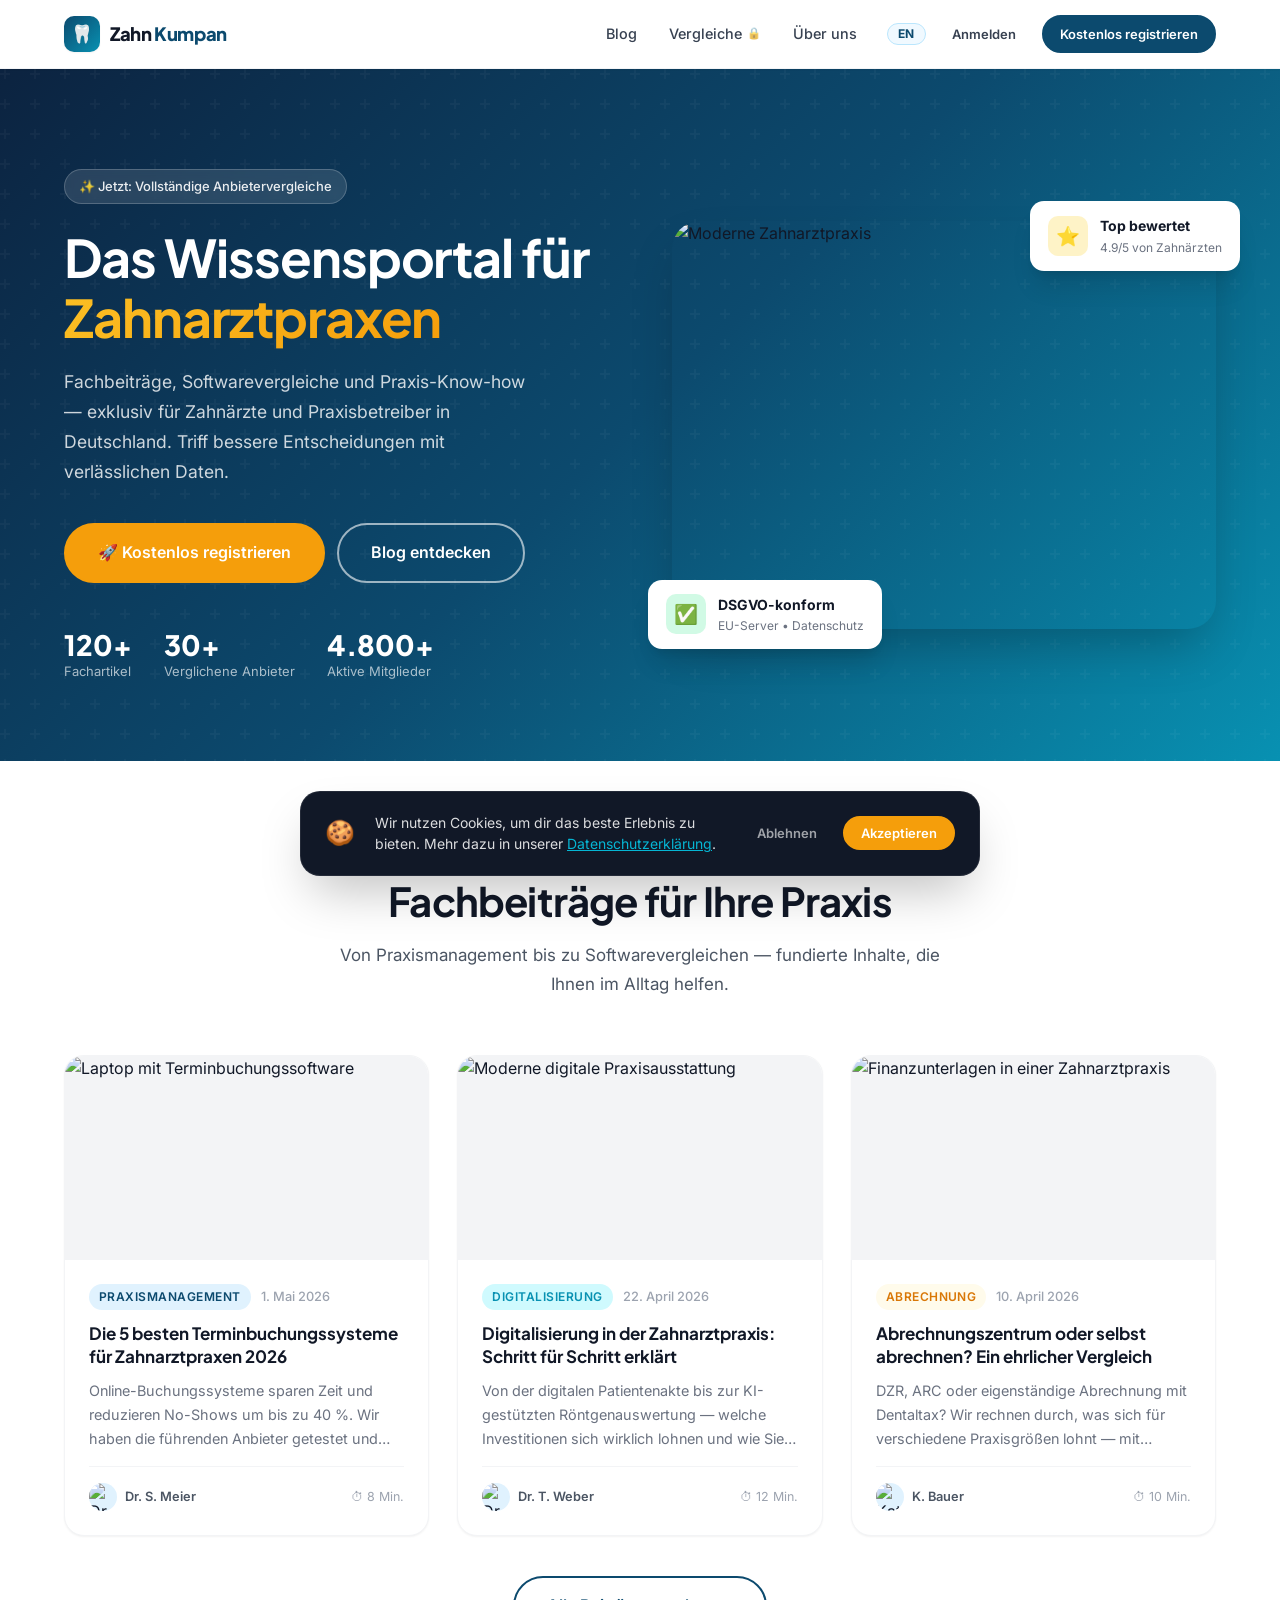
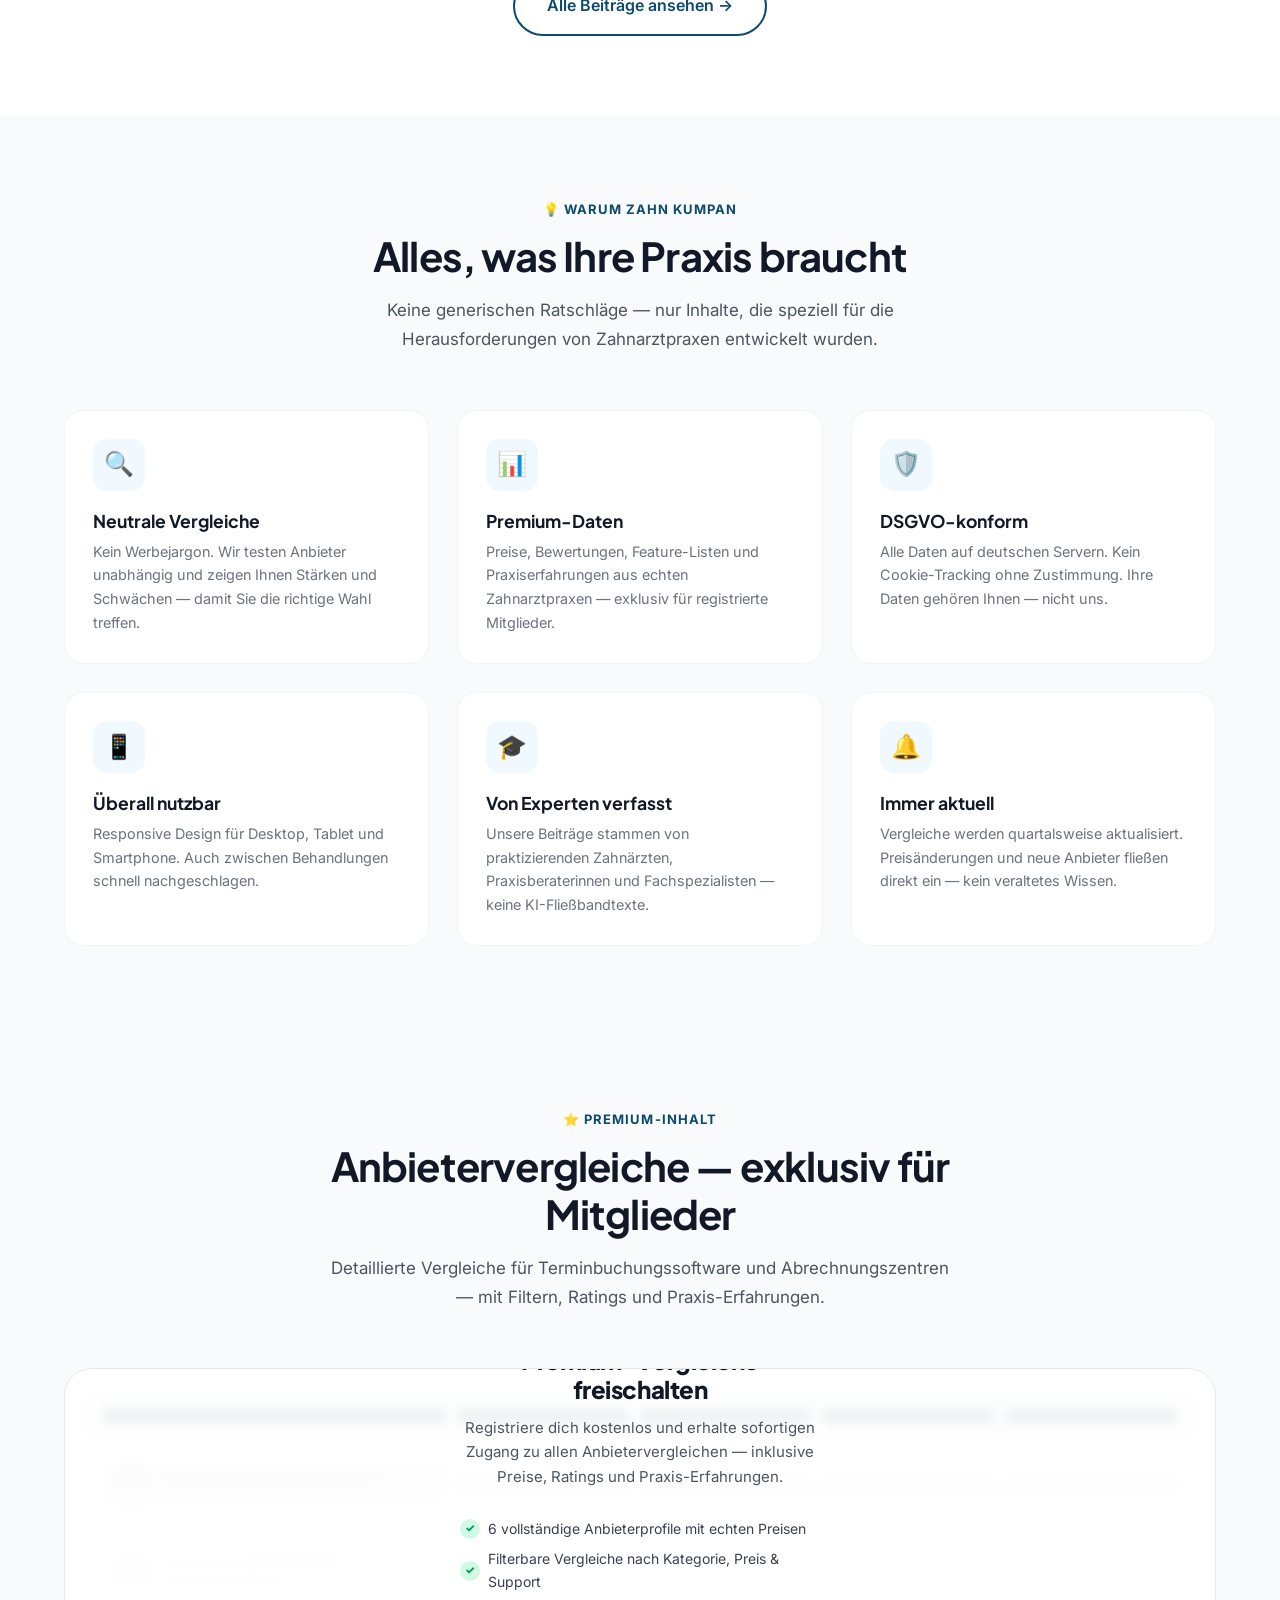
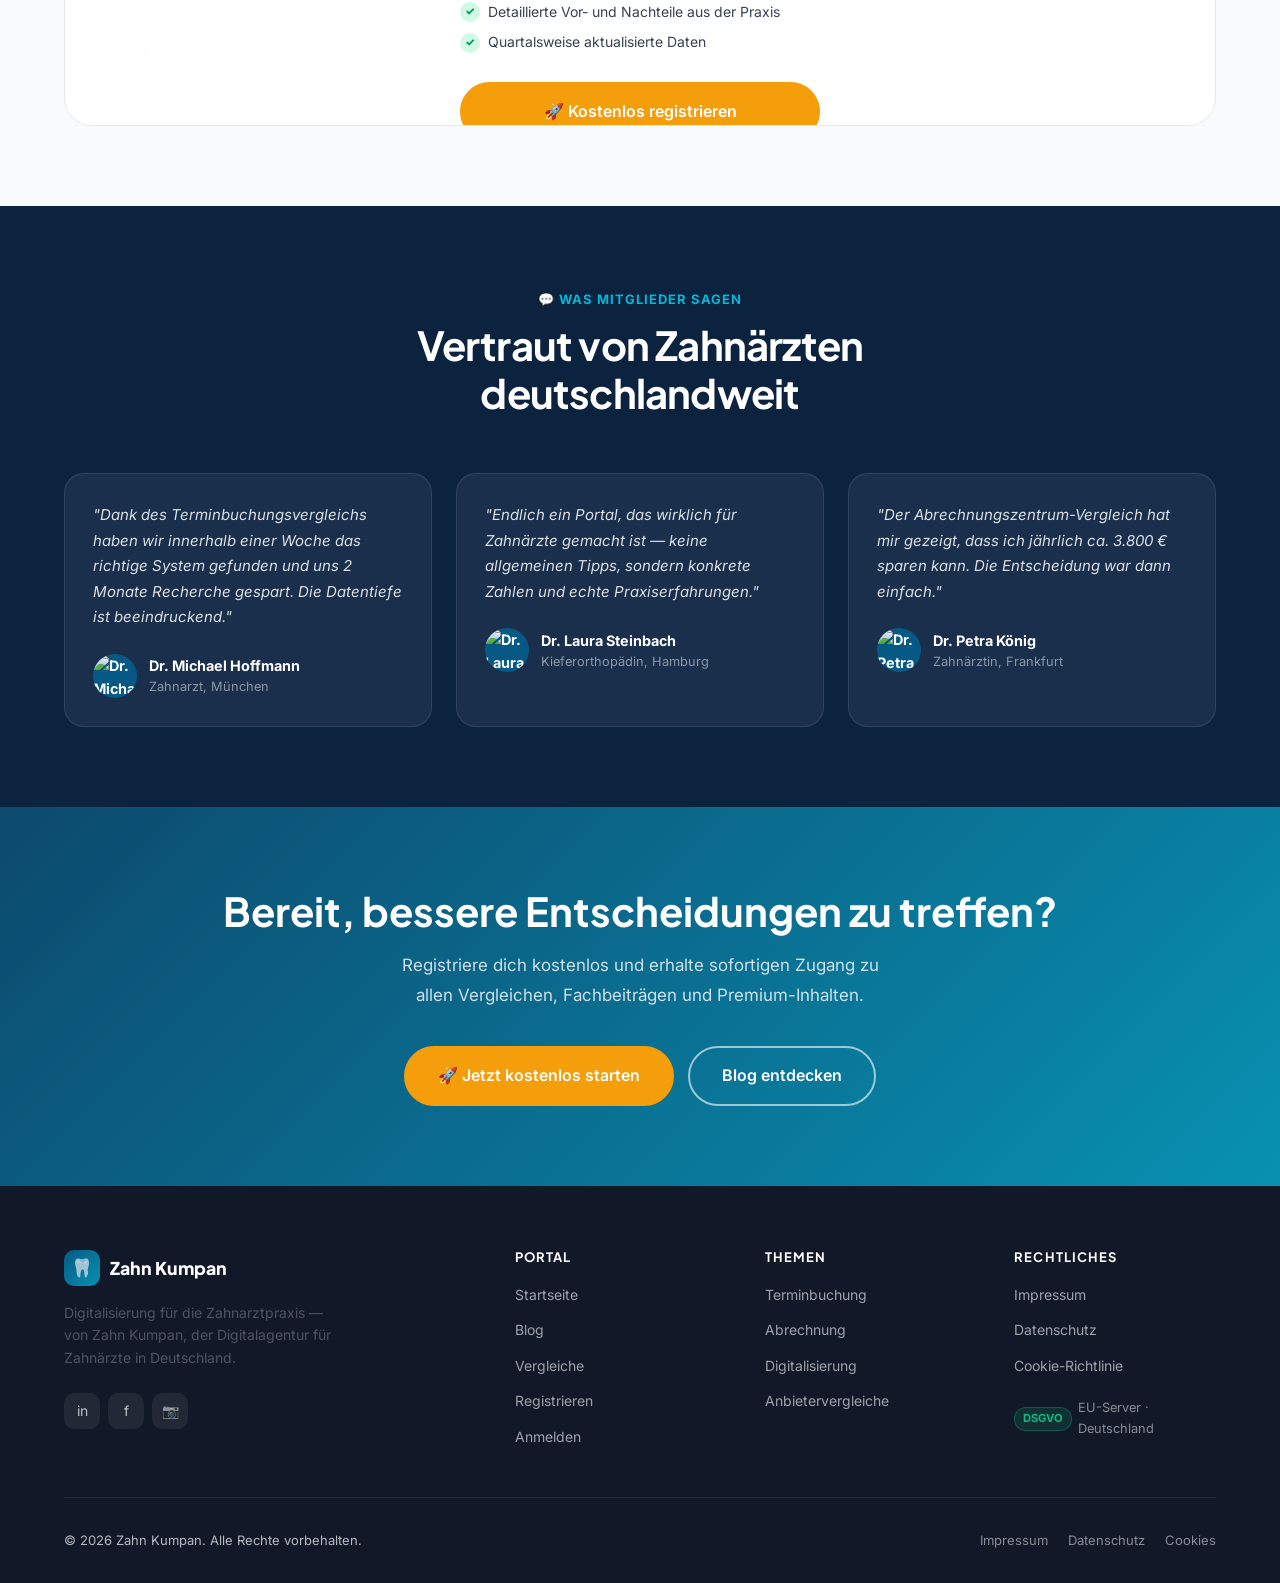
==== commit 31f55a51: "feat: rewrite meeting script with full factual company context and phase detail - Complete MEETING_S" ====
--- a/src/index.html
+++ b/src/index.html
@@ -3,14 +3,14 @@
 <head>
   <meta charset="UTF-8">
   <meta name="viewport" content="width=device-width, initial-scale=1.0">
-  <meta name="description" content="Zahn Kumpan — Das Wissensportal für Zahnarztpraxen. Vergleiche Software, lese Fachbeiträge und treffe bessere Entscheidungen für deine Praxis.">
-  <meta name="keywords" content="Zahnarzt Software Vergleich, Praxissoftware, Abrechnungszentrum Zahnarzt, Terminbuchung Zahnarzt">
+  <meta name="description" content="Zahn Kumpan Portal — Wunschpatienten gewinnen, Mitarbeiter finden, Praxis digitalisieren. Fachbeiträge und Anbietervergleiche exklusiv für Zahnarztpraxen in Deutschland.">
+  <meta name="keywords" content="Zahnarzt Software Vergleich, Praxisdigitalisierung, Wunschpatienten Zahnarzt, Mitarbeitergewinnung Zahnarztpraxis, Terminbuchung Zahnarzt, Abrechnungszentrum Zahnarzt">
   <meta name="robots" content="index, follow">
-  <meta property="og:title" content="Zahn Kumpan — Wissensportal für Zahnarztpraxen">
-  <meta property="og:description" content="Fachbeiträge, Softwarevergleiche und Praxis-Know-how exklusiv für Zahnärzte in Deutschland.">
+  <meta property="og:title" content="Zahn Kumpan Portal — Wissen für Zahnarztpraxen">
+  <meta property="og:description" content="Wunschpatienten, Mitarbeitergewinnung, Digitalisierung — Fachbeiträge und Softwarevergleiche von der Zahn Kumpan Digitalagentur.">
   <meta property="og:type" content="website">
   <meta property="og:image" content="https://images.unsplash.com/photo-1588776814546-1ffbb172d936?w=1200&q=80">
-  <title>Zahn Kumpan — Wissensportal für Zahnarztpraxen</title>
+  <title>Zahn Kumpan Portal — Wissen für Ihre Zahnarztpraxis</title>
   <link rel="stylesheet" href="assets/css/style.css">
   <link rel="icon" href="data:image/svg+xml,<svg xmlns='http://www.w3.org/2000/svg' viewBox='0 0 100 100'><text y='.9em' font-size='90'>🦷</text></svg>">
 
@@ -452,12 +452,12 @@
             <span class="footer-logo-text">Zahn Kumpan</span>
           </a>
           <p class="footer-tagline" data-i18n="shared.footer.tagline">
-            Das Wissensportal für Zahnarztpraxen in Deutschland. Neutrale Vergleiche, Fachbeiträge und Praxis-Know-how.
+            Digitalisierung für die Zahnarztpraxis — von Zahn Kumpan, der Digitalagentur für Zahnärzte in Deutschland.
           </p>
           <div class="footer-social" aria-label="Social Media">
-            <a href="#" aria-label="LinkedIn">in</a>
-            <a href="#" aria-label="Twitter / X">𝕏</a>
-            <a href="#" aria-label="XING">X</a>
+            <a href="https://www.linkedin.com/company/zahn-kumpan" aria-label="LinkedIn" target="_blank" rel="noopener">in</a>
+            <a href="https://www.facebook.com/zahnkumpan" aria-label="Facebook" target="_blank" rel="noopener">f</a>
+            <a href="https://www.instagram.com/zahnkumpan" aria-label="Instagram" target="_blank" rel="noopener">📷</a>
           </div>
         </div>
 
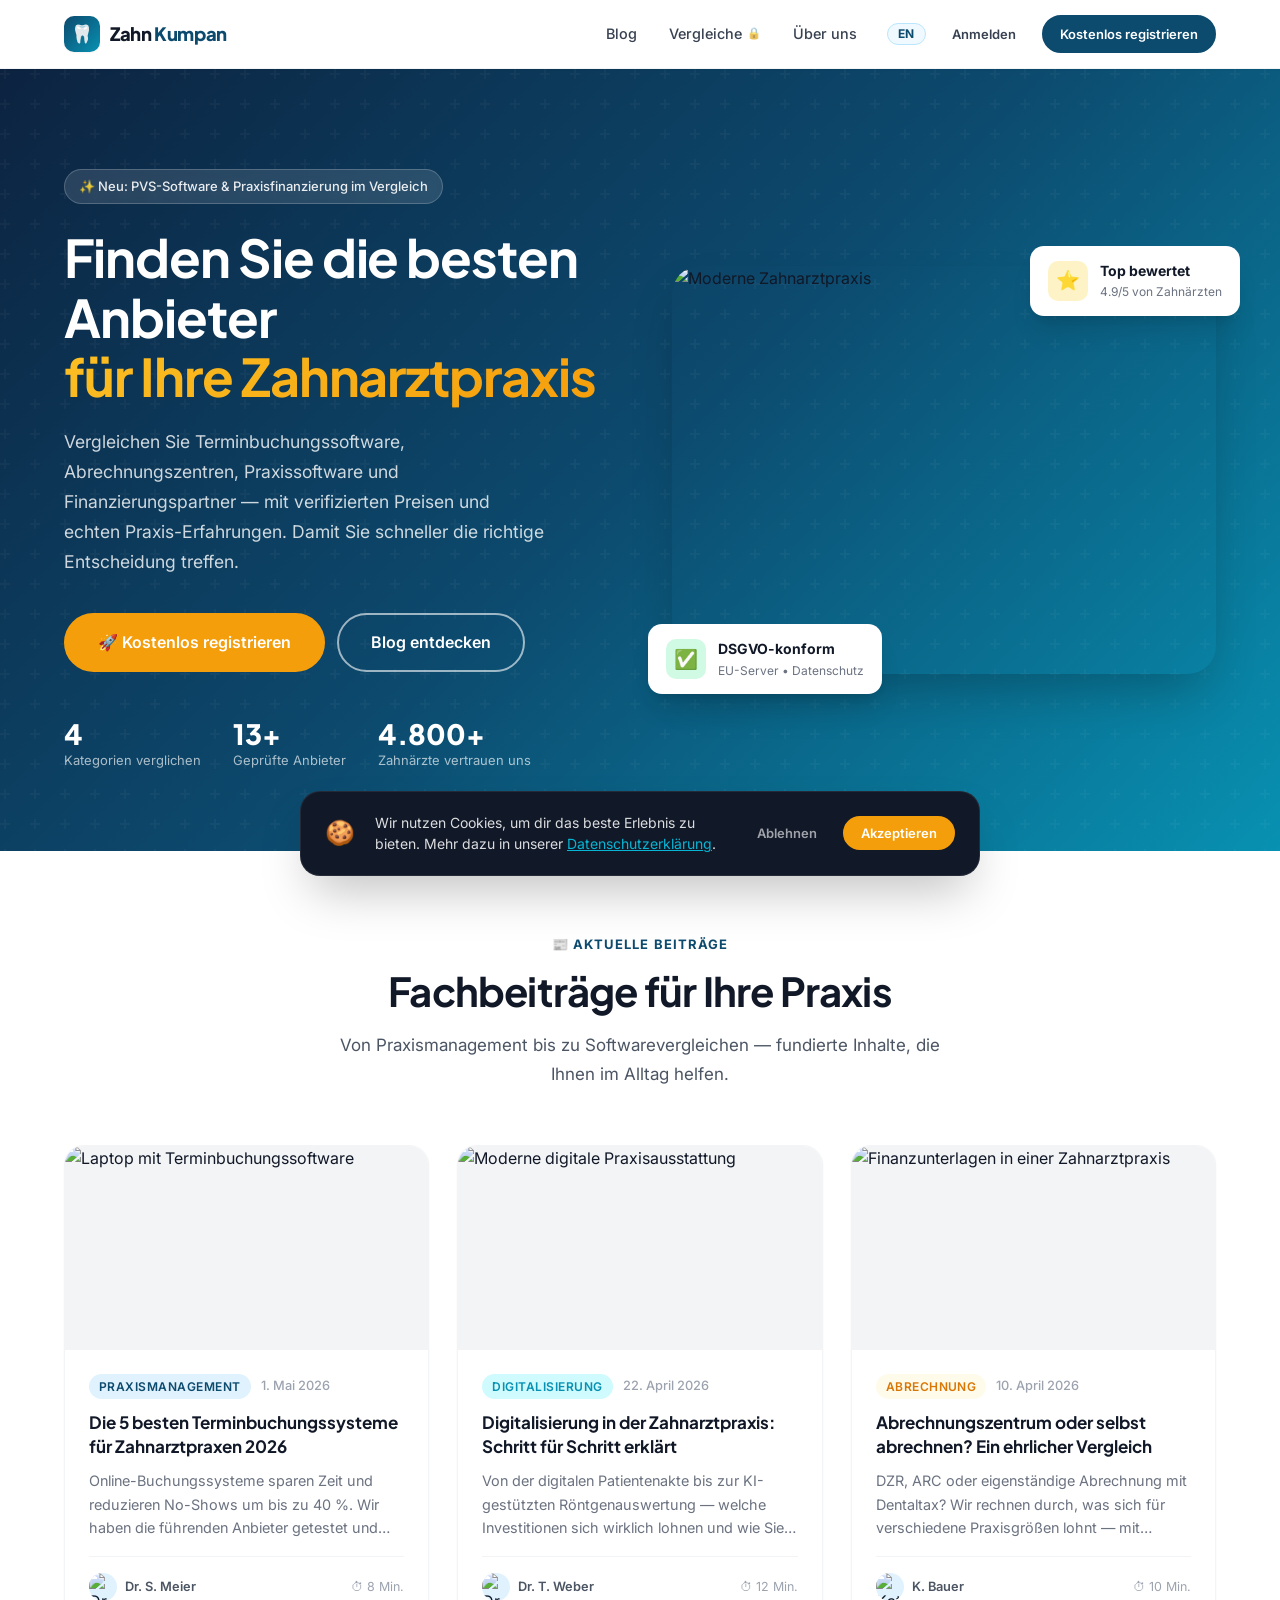
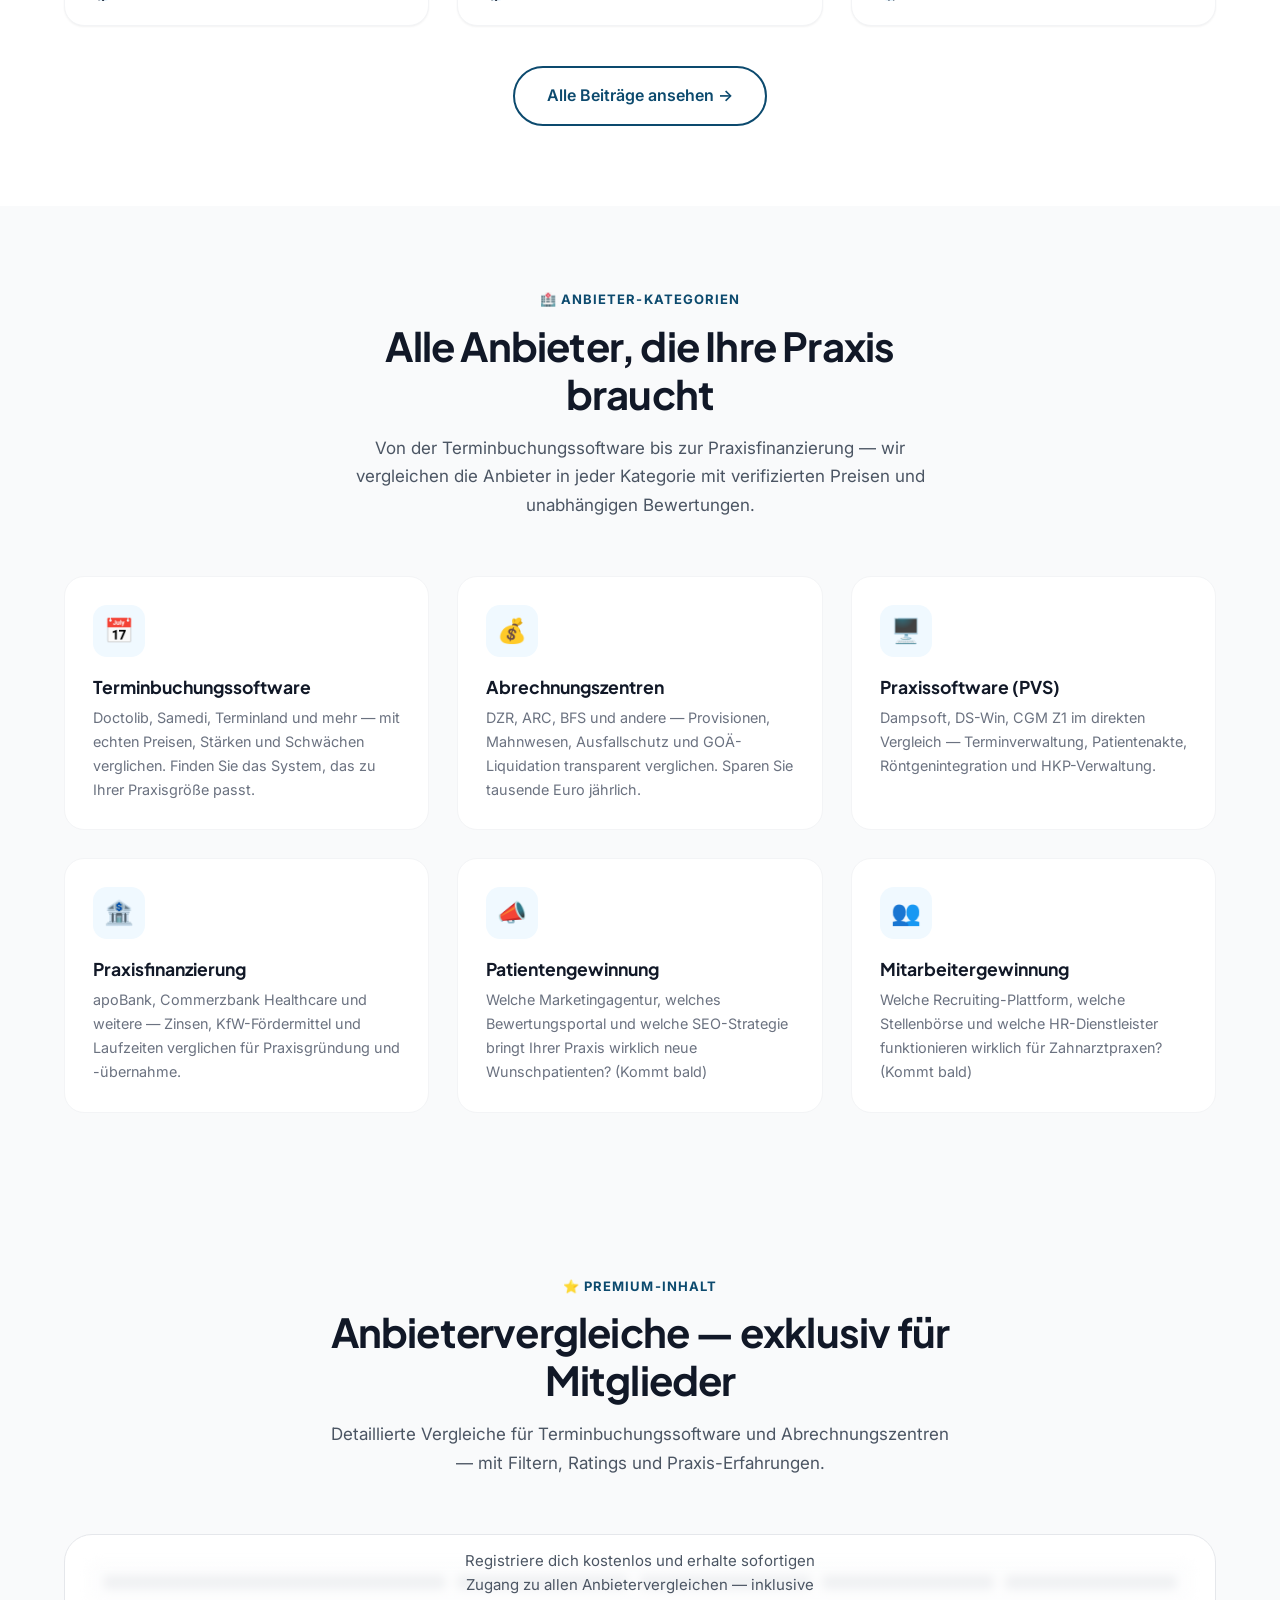
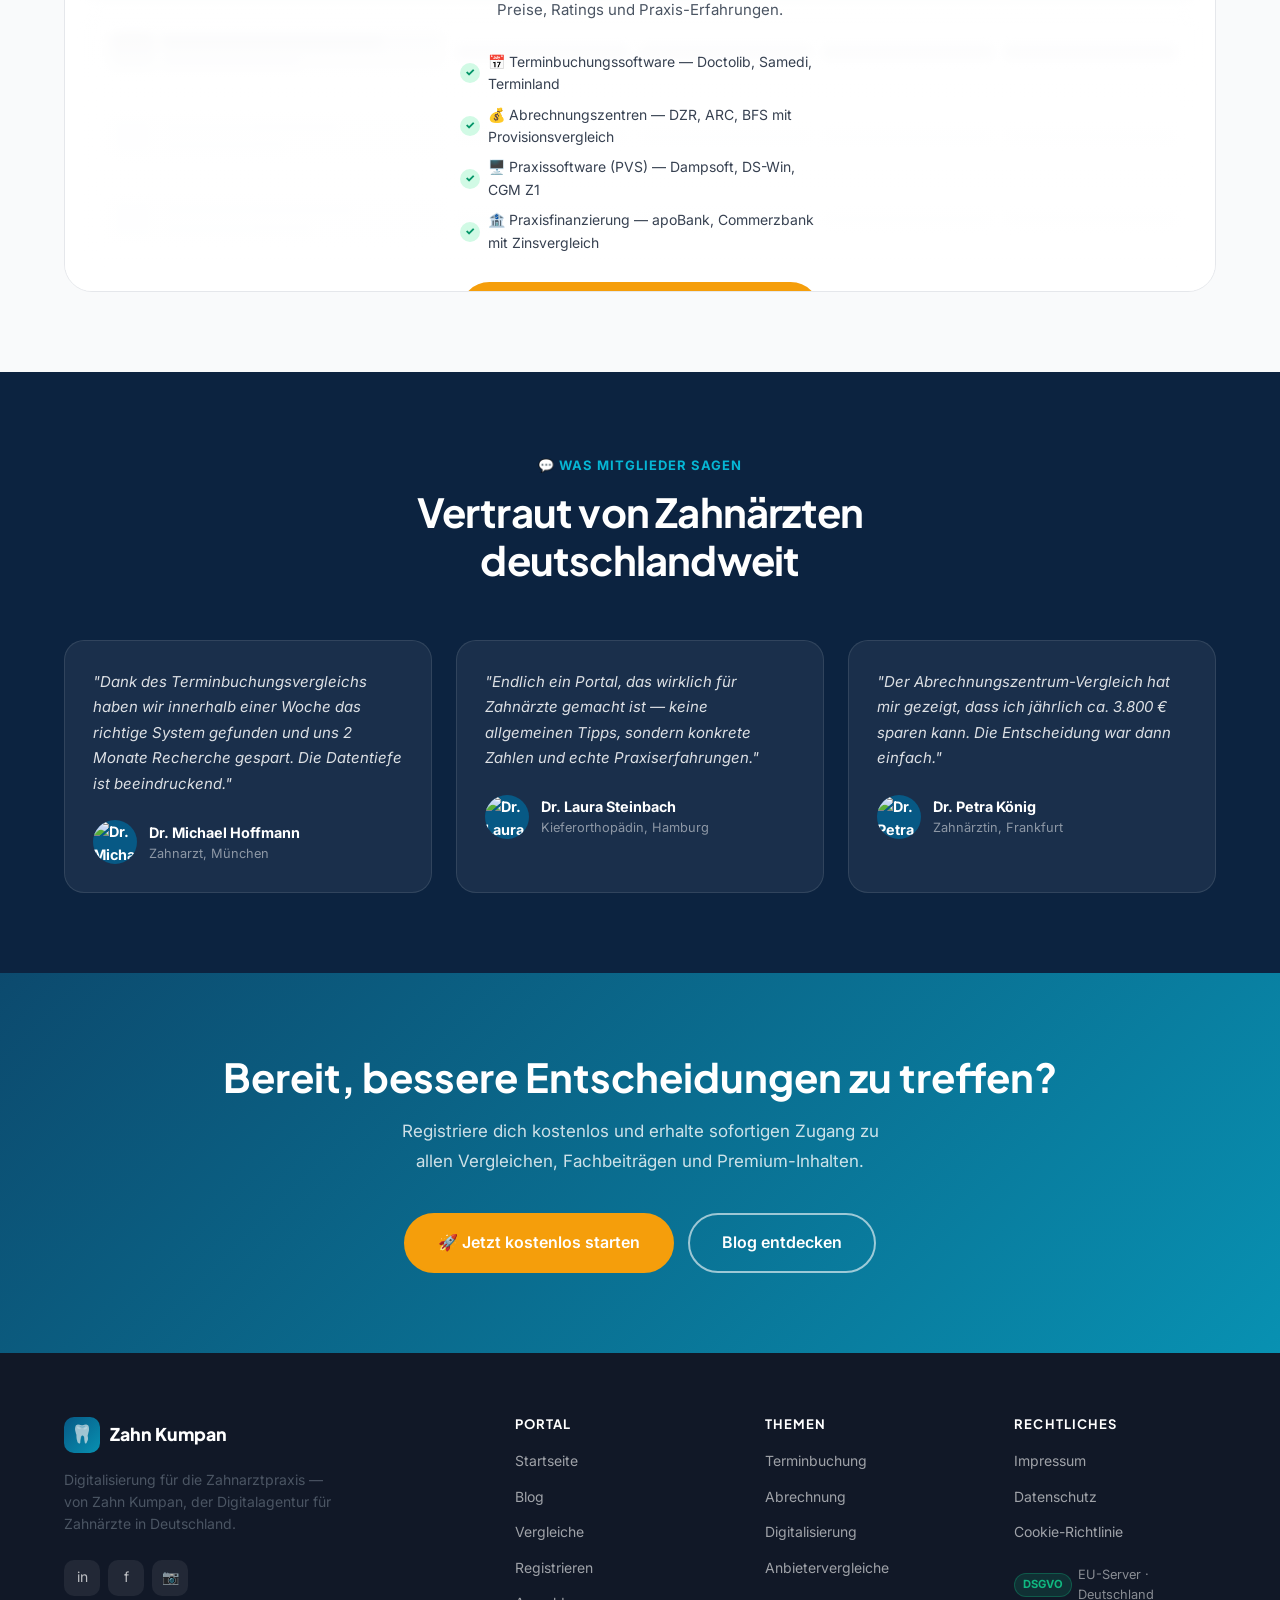
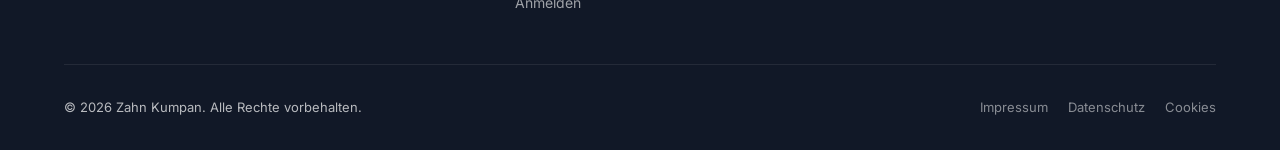
==== commit f0202ab6: "feat: expand comparison to 4 categories and align portal with dentist user focus - comparison.js: ad" ====
--- a/src/index.html
+++ b/src/index.html
@@ -131,15 +131,15 @@
       <div class="container">
         <div class="hero-inner">
           <div class="hero-content">
-            <div class="hero-badge" aria-label="Neue Features verfügbar" data-i18n="home.hero.badge">
-              ✨ Jetzt: Vollständige Anbietervergleiche
+            <div class="hero-badge" aria-label="Neue Kategorien verfügbar" data-i18n="home.hero.badge">
+              ✨ Neu: PVS-Software & Praxisfinanzierung im Vergleich
             </div>
             <h1 id="hero-heading">
-              Das Wissensportal für<br>
-              <span>Zahnarztpraxen</span>
+              Finden Sie die besten Anbieter<br>
+              <span>für Ihre Zahnarztpraxis</span>
             </h1>
             <p class="hero-description" data-i18n="home.hero.desc">
-              Fachbeiträge, Softwarevergleiche und Praxis-Know-how — exklusiv für Zahnärzte und Praxisbetreiber in Deutschland. Triff bessere Entscheidungen mit verlässlichen Daten.
+              Vergleichen Sie Terminbuchungssoftware, Abrechnungszentren, Praxissoftware und Finanzierungspartner — mit verifizierten Preisen und echten Praxis-Erfahrungen. Damit Sie schneller die richtige Entscheidung treffen.
             </p>
             <div class="hero-actions">
               <a href="registrieren.html" class="btn btn-amber btn-lg" data-i18n="home.hero.cta1">🚀 Kostenlos registrieren</a>
@@ -147,16 +147,16 @@
             </div>
             <div class="hero-stats">
               <div class="hero-stat">
-                <div class="hero-stat-number" data-counter="120" data-suffix="+">0+</div>
-                <div class="hero-stat-label" data-i18n="home.hero.stat1.label">Fachartikel</div>
+                <div class="hero-stat-number" data-counter="4" data-suffix="">0</div>
+                <div class="hero-stat-label" data-i18n="home.hero.stat1.label">Kategorien verglichen</div>
               </div>
               <div class="hero-stat">
-                <div class="hero-stat-number" data-counter="30" data-suffix="+">0+</div>
-                <div class="hero-stat-label" data-i18n="home.hero.stat2.label">Verglichene Anbieter</div>
+                <div class="hero-stat-number" data-counter="13" data-suffix="+">0+</div>
+                <div class="hero-stat-label" data-i18n="home.hero.stat2.label">Geprüfte Anbieter</div>
               </div>
               <div class="hero-stat">
                 <div class="hero-stat-number" data-counter="4800" data-suffix="+">0+</div>
-                <div class="hero-stat-label" data-i18n="home.hero.stat3.label">Aktive Mitglieder</div>
+                <div class="hero-stat-label" data-i18n="home.hero.stat3.label">Zahnärzte vertrauen uns</div>
               </div>
             </div>
           </div>
@@ -291,42 +291,42 @@
     <section class="section section-light" aria-labelledby="features-heading">
       <div class="container">
         <div class="section-header" data-animate>
-          <span class="section-label" data-i18n="home.features.label">💡 Warum Zahn Kumpan</span>
-          <h2 class="section-title" id="features-heading" data-i18n="home.features.heading">Alles, was Ihre Praxis braucht</h2>
+          <span class="section-label" data-i18n="home.features.label">🏥 Anbieter-Kategorien</span>
+          <h2 class="section-title" id="features-heading" data-i18n="home.features.heading">Alle Anbieter, die Ihre Praxis braucht</h2>
           <p class="section-description" data-i18n="home.features.desc">
-            Keine generischen Ratschläge — nur Inhalte, die speziell für die Herausforderungen von Zahnarztpraxen entwickelt wurden.
+            Von der Terminbuchungssoftware bis zur Praxisfinanzierung — wir vergleichen die Anbieter in jeder Kategorie mit verifizierten Preisen und unabhängigen Bewertungen.
           </p>
         </div>
         <div class="features-grid">
           <div class="feature-card" data-animate data-delay="1">
-            <div class="feature-icon" aria-hidden="true">🔍</div>
-            <h3 class="feature-title" data-i18n="home.features.1.title">Neutrale Vergleiche</h3>
-            <p class="feature-desc" data-i18n="home.features.1.desc">Kein Werbejargon. Wir testen Anbieter unabhängig und zeigen Ihnen Stärken und Schwächen — damit Sie die richtige Wahl treffen.</p>
+            <div class="feature-icon" aria-hidden="true">📅</div>
+            <h3 class="feature-title" data-i18n="home.features.1.title">Terminbuchungssoftware</h3>
+            <p class="feature-desc" data-i18n="home.features.1.desc">Doctolib, Samedi, Terminland und mehr — mit echten Preisen, Stärken und Schwächen verglichen. Finden Sie das System, das zu Ihrer Praxisgröße passt.</p>
           </div>
           <div class="feature-card" data-animate data-delay="2">
-            <div class="feature-icon" aria-hidden="true">📊</div>
-            <h3 class="feature-title" data-i18n="home.features.2.title">Premium-Daten</h3>
-            <p class="feature-desc" data-i18n="home.features.2.desc">Preise, Bewertungen, Feature-Listen und Praxiserfahrungen aus echten Zahnarztpraxen — exklusiv für registrierte Mitglieder.</p>
+            <div class="feature-icon" aria-hidden="true">💰</div>
+            <h3 class="feature-title" data-i18n="home.features.2.title">Abrechnungszentren</h3>
+            <p class="feature-desc" data-i18n="home.features.2.desc">DZR, ARC, BFS und andere — Provisionen, Mahnwesen, Ausfallschutz und GOÄ-Liquidation transparent verglichen. Sparen Sie tausende Euro jährlich.</p>
           </div>
           <div class="feature-card" data-animate data-delay="3">
-            <div class="feature-icon" aria-hidden="true">🛡️</div>
-            <h3 class="feature-title" data-i18n="home.features.3.title">DSGVO-konform</h3>
-            <p class="feature-desc" data-i18n="home.features.3.desc">Alle Daten auf deutschen Servern. Kein Cookie-Tracking ohne Zustimmung. Ihre Daten gehören Ihnen — nicht uns.</p>
+            <div class="feature-icon" aria-hidden="true">🖥️</div>
+            <h3 class="feature-title" data-i18n="home.features.3.title">Praxissoftware (PVS)</h3>
+            <p class="feature-desc" data-i18n="home.features.3.desc">Dampsoft, DS-Win, CGM Z1 im direkten Vergleich — Terminverwaltung, Patientenakte, Röntgenintegration und HKP-Verwaltung.</p>
           </div>
           <div class="feature-card" data-animate data-delay="1">
-            <div class="feature-icon" aria-hidden="true">📱</div>
-            <h3 class="feature-title" data-i18n="home.features.4.title">Überall nutzbar</h3>
-            <p class="feature-desc" data-i18n="home.features.4.desc">Responsive Design für Desktop, Tablet und Smartphone. Auch zwischen Behandlungen schnell nachgeschlagen.</p>
+            <div class="feature-icon" aria-hidden="true">🏦</div>
+            <h3 class="feature-title" data-i18n="home.features.4.title">Praxisfinanzierung</h3>
+            <p class="feature-desc" data-i18n="home.features.4.desc">apoBank, Commerzbank Healthcare und weitere — Zinsen, KfW-Fördermittel und Laufzeiten verglichen für Praxisgründung und -übernahme.</p>
           </div>
           <div class="feature-card" data-animate data-delay="2">
-            <div class="feature-icon" aria-hidden="true">🎓</div>
-            <h3 class="feature-title" data-i18n="home.features.5.title">Von Experten verfasst</h3>
-            <p class="feature-desc" data-i18n="home.features.5.desc">Unsere Beiträge stammen von praktizierenden Zahnärzten, Praxisberaterinnen und Fachspezialisten — keine KI-Fließbandtexte.</p>
+            <div class="feature-icon" aria-hidden="true">📣</div>
+            <h3 class="feature-title" data-i18n="home.features.5.title">Patientengewinnung</h3>
+            <p class="feature-desc" data-i18n="home.features.5.desc">Welche Marketingagentur, welches Bewertungsportal und welche SEO-Strategie bringt Ihrer Praxis wirklich neue Wunschpatienten? (Kommt bald)</p>
           </div>
           <div class="feature-card" data-animate data-delay="3">
-            <div class="feature-icon" aria-hidden="true">🔔</div>
-            <h3 class="feature-title" data-i18n="home.features.6.title">Immer aktuell</h3>
-            <p class="feature-desc" data-i18n="home.features.6.desc">Vergleiche werden quartalsweise aktualisiert. Preisänderungen und neue Anbieter fließen direkt ein — kein veraltetes Wissen.</p>
+            <div class="feature-icon" aria-hidden="true">👥</div>
+            <h3 class="feature-title" data-i18n="home.features.6.title">Mitarbeitergewinnung</h3>
+            <p class="feature-desc" data-i18n="home.features.6.desc">Welche Recruiting-Plattform, welche Stellenbörse und welche HR-Dienstleister funktionieren wirklich für Zahnarztpraxen? (Kommt bald)</p>
           </div>
         </div>
       </div>
@@ -359,10 +359,10 @@
                   Registriere dich kostenlos und erhalte sofortigen Zugang zu allen Anbietervergleichen — inklusive Preise, Ratings und Praxis-Erfahrungen.
                 </p>
                 <ul class="premium-features-list" aria-label="Was du bekommst">
-                  <li data-i18n="home.gate.li1">6 vollständige Anbieterprofile mit echten Preisen</li>
-                  <li data-i18n="home.gate.li2">Filterbare Vergleiche nach Kategorie, Preis &amp; Support</li>
-                  <li data-i18n="home.gate.li3">Detaillierte Vor- und Nachteile aus der Praxis</li>
-                  <li data-i18n="home.gate.li4">Quartalsweise aktualisierte Daten</li>
+                  <li data-i18n="home.gate.li1">📅 Terminbuchungssoftware — Doctolib, Samedi, Terminland</li>
+                  <li data-i18n="home.gate.li2">💰 Abrechnungszentren — DZR, ARC, BFS mit Provisionsvergleich</li>
+                  <li data-i18n="home.gate.li3">🖥️ Praxissoftware (PVS) — Dampsoft, DS-Win, CGM Z1</li>
+                  <li data-i18n="home.gate.li4">🏦 Praxisfinanzierung — apoBank, Commerzbank mit Zinsvergleich</li>
                 </ul>
                 <div class="premium-overlay-actions">
                   <a href="registrieren.html" class="btn btn-amber btn-lg btn-full" data-i18n="home.gate.cta1">🚀 Kostenlos registrieren</a>
@@ -374,6 +374,24 @@
           </div>
         </div>
 
+        <!-- Upgrade prompt (free user: logged in, no premium subscription) -->
+        <div id="premium-upgrade-container" class="hidden">
+          <div style="text-align:center;padding:48px 24px;background:linear-gradient(135deg,var(--amber-50),#fff9f0);border-radius:var(--radius-xl);border:2px solid var(--amber-200)">
+            <div style="font-size:2.5rem;margin-bottom:12px" aria-hidden="true">⭐</div>
+            <div style="display:inline-block;padding:4px 14px;background:var(--amber-100);color:var(--amber-800);border:1px solid var(--amber-200);border-radius:999px;font-size:0.8rem;font-weight:600;margin-bottom:16px">📌 Kostenloses Konto aktiv</div>
+            <h3 style="font-size:1.4rem;margin-bottom:10px;letter-spacing:-0.01em" data-i18n="home.upgrade.heading">Premium freischalten</h3>
+            <p style="color:var(--gray-500);font-size:0.9375rem;margin-bottom:24px;max-width:420px;margin-left:auto;margin-right:auto;line-height:1.6" data-i18n="home.upgrade.desc">
+              Dein kostenloses Konto gibt dir Zugang zu allen Fachbeiträgen. Für vollständige Anbietervergleiche benötigst du ein Premium-Abonnement.
+            </p>
+            <div style="display:flex;gap:12px;justify-content:center;flex-wrap:wrap">
+              <a href="preise.html" class="btn btn-amber btn-lg" data-i18n="home.upgrade.cta">⭐ Jetzt auf Premium upgraden</a>
+              <a href="blog/index.html" class="btn btn-outline btn-lg" data-i18n="home.upgrade.blog">Blog lesen →</a>
+            </div>
+            <p style="margin-top:16px;font-size:0.8125rem;color:var(--gray-400)" data-i18n="home.upgrade.price">ab €14,90/Monat · Jederzeit kündbar</p>
+          </div>
+        </div>
+
+        <!-- Premium unlocked (premium user) -->
         <div id="premium-full-content" class="hidden">
           <div style="text-align:center;padding:48px">
             <p style="font-size:1.1rem;color:var(--gray-600);margin-bottom:24px" data-i18n="home.loggedin.text">
